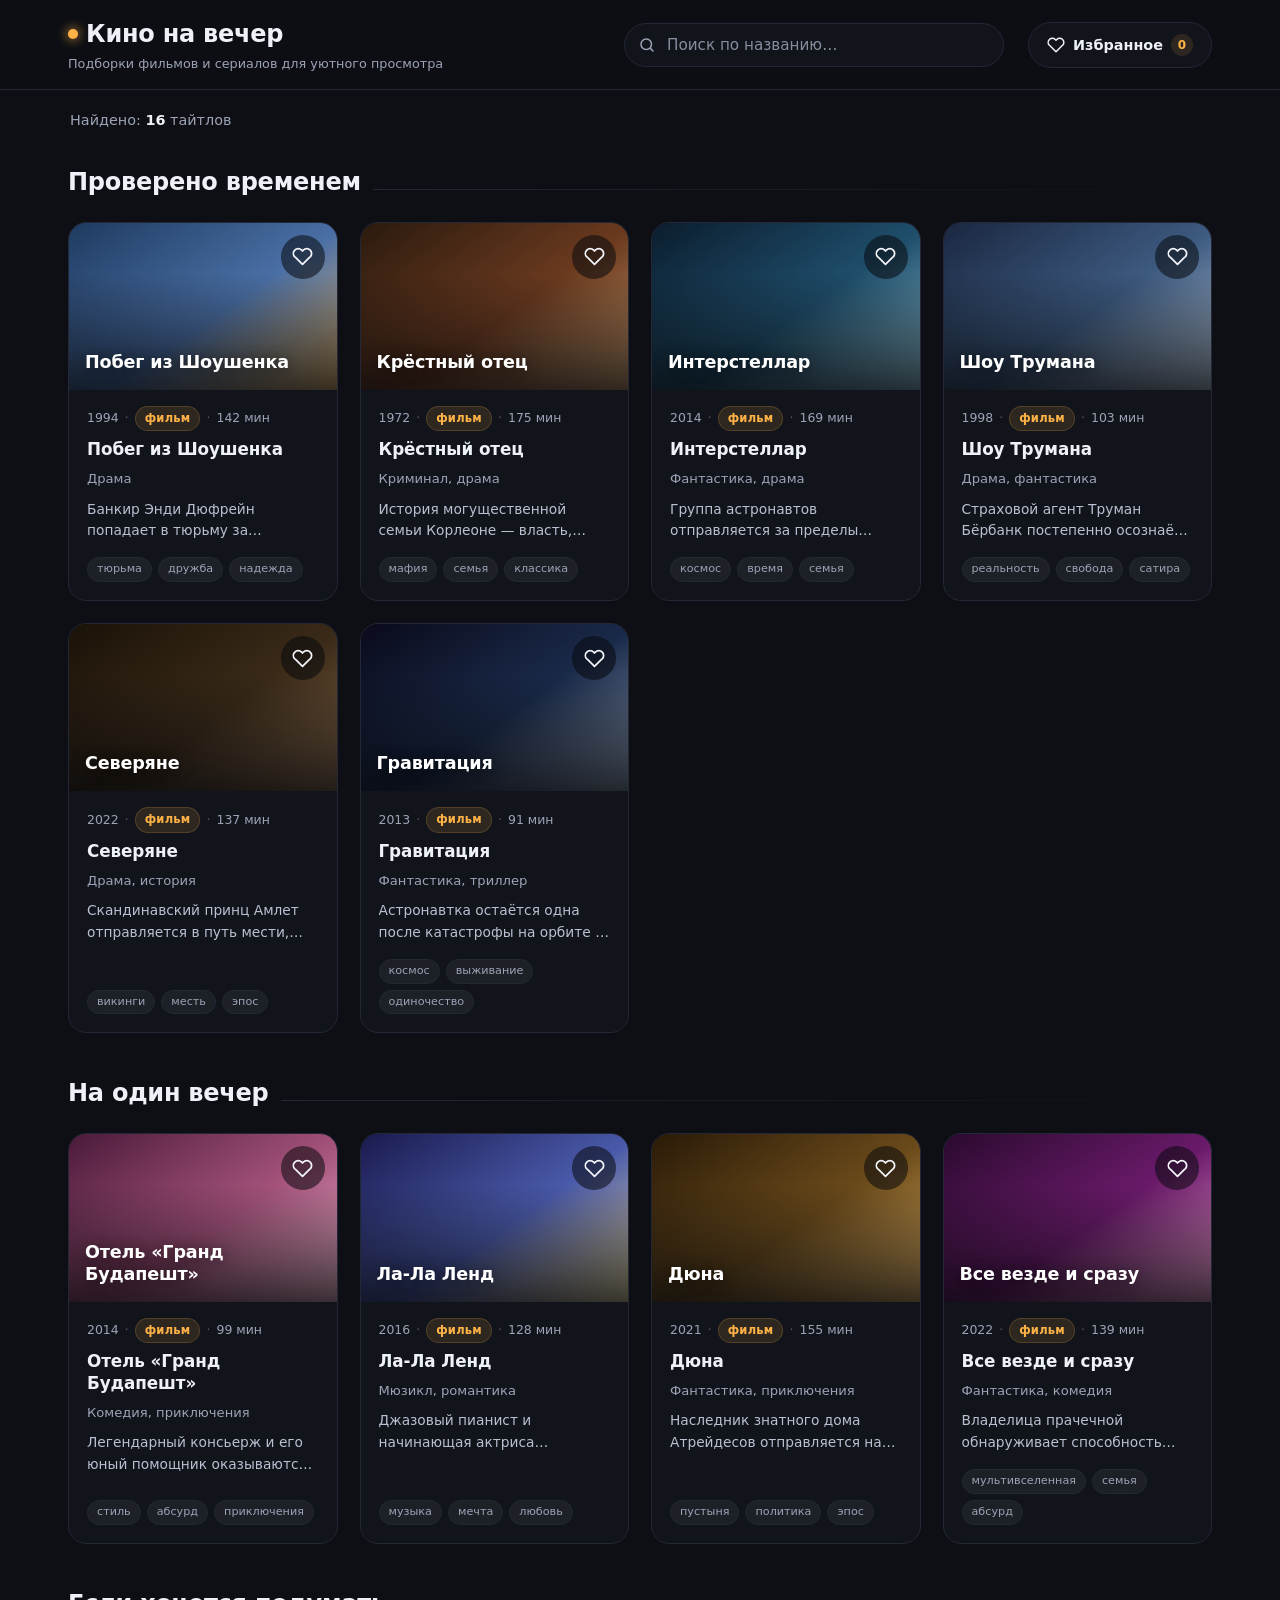
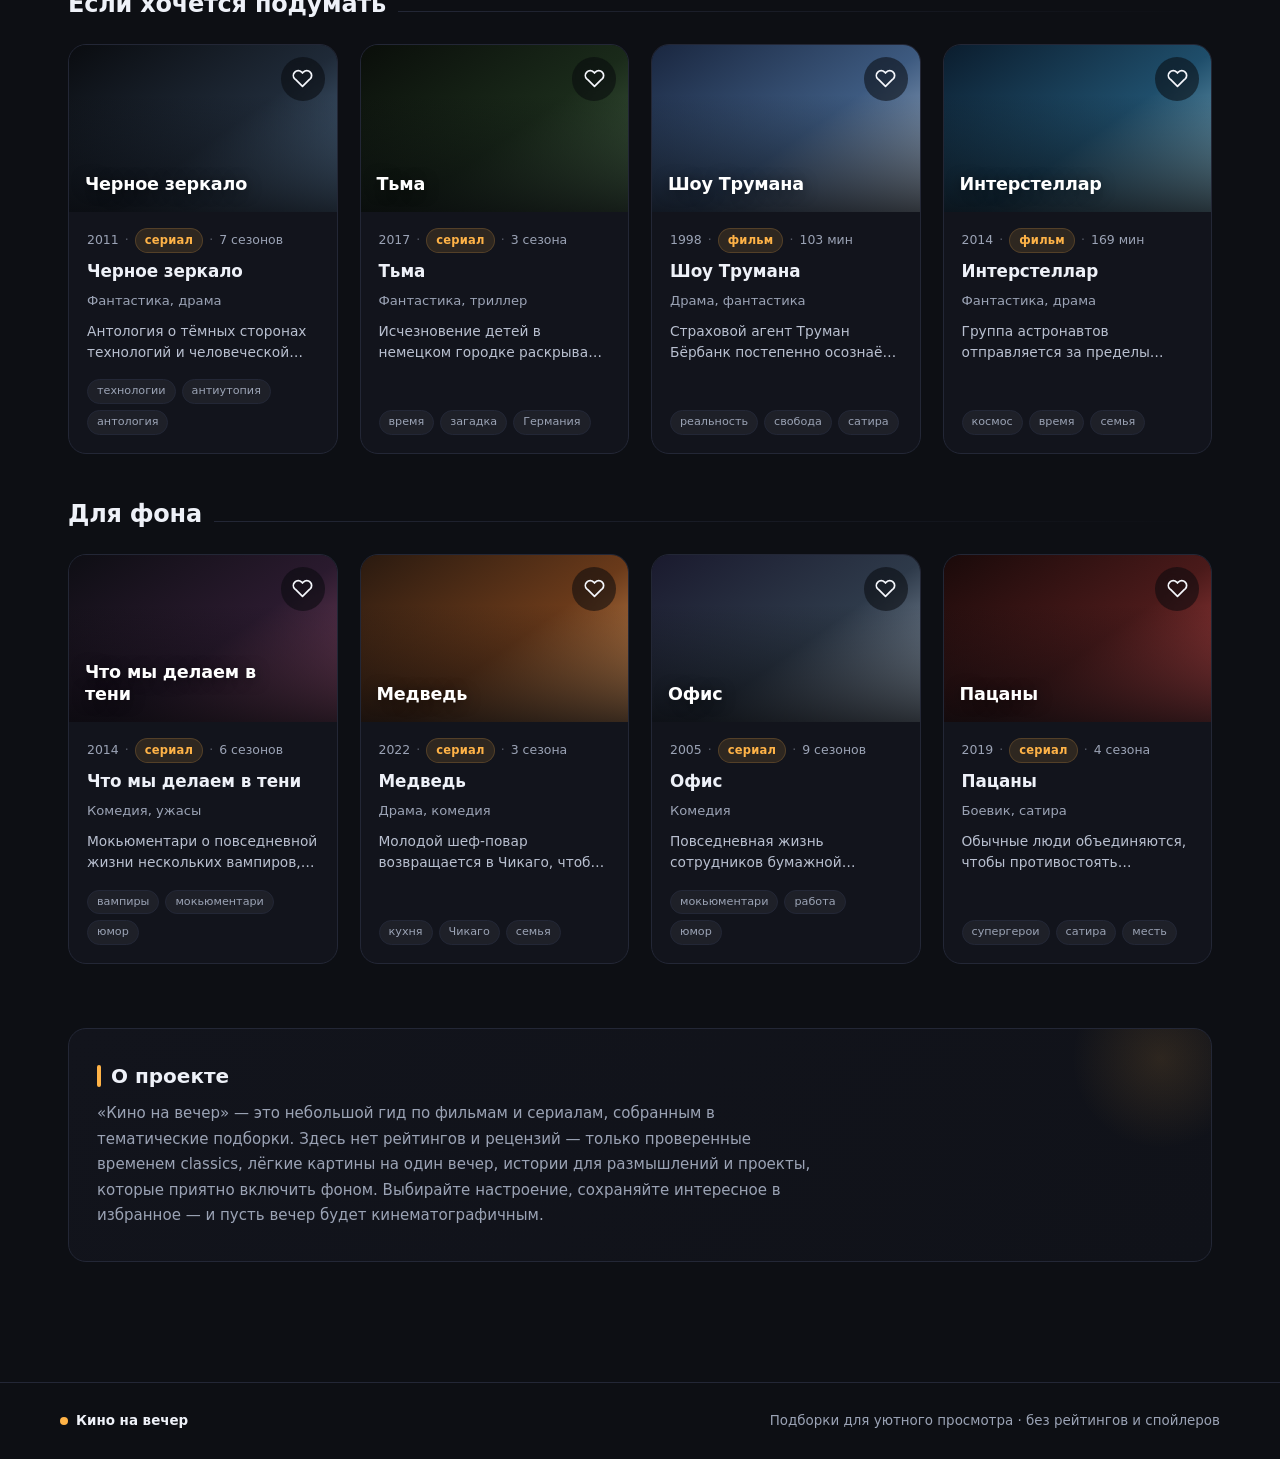
==== index.html @ 31f9d798 "Начальная версия сайта" ====
<!DOCTYPE html>
<html lang="ru">
<head>
  <meta charset="UTF-8">
  <meta name="viewport" content="width=device-width, initial-scale=1.0">
  <title>Кино на вечер — подборки фильмов и сериалов</title>
  <style>
    /* ===== Базовые сбросы и переменные ===== */
    * {
      margin: 0;
      padding: 0;
      box-sizing: border-box;
    }

    :root {
      --bg: #0d0f14;
      --bg-card: #12141c;
      --bg-card-hover: #191c26;
      --bg-header: rgba(13, 15, 20, 0.85);
      --accent: #ffb347;
      --accent-soft: rgba(255, 179, 71, 0.12);
      --text: #eef1f8;
      --text-secondary: #9ba3b5;
      --border: #232736;
      --radius: 18px;
      --radius-sm: 12px;
      --shadow: 0 8px 28px rgba(0, 0, 0, 0.35);
      --transition: 0.25s cubic-bezier(0.2, 0.6, 0.3, 1);
      --font: system-ui, -apple-system, "Segoe UI", Roboto, "Helvetica Neue", Arial, sans-serif;
    }

    html {
      scroll-behavior: smooth;
    }

    body {
      font-family: var(--font);
      background: var(--bg);
      color: var(--text);
      min-height: 100vh;
      line-height: 1.5;
      -webkit-font-smoothing: antialiased;
    }

    /* Фокус-стили для доступности */
    :focus-visible {
      outline: 2px solid var(--accent);
      outline-offset: 3px;
      border-radius: 4px;
    }

    /* ===== Шапка ===== */
    .site-header {
      position: sticky;
      top: 0;
      z-index: 50;
      background: var(--bg-header);
      backdrop-filter: blur(14px);
      -webkit-backdrop-filter: blur(14px);
      border-bottom: 1px solid var(--border);
    }

    .header-inner {
      max-width: 1200px;
      margin: 0 auto;
      padding: 16px 20px;
      display: flex;
      flex-wrap: wrap;
      align-items: center;
      gap: 14px 24px;
    }

    .brand {
      display: flex;
      flex-direction: column;
      gap: 2px;
      margin-right: auto;
    }

    .brand h1 {
      font-size: 1.35rem;
      font-weight: 700;
      letter-spacing: -0.01em;
      display: flex;
      align-items: center;
      gap: 8px;
    }

    .brand h1 .logo-dot {
      display: inline-block;
      width: 10px;
      height: 10px;
      border-radius: 50%;
      background: var(--accent);
      box-shadow: 0 0 12px var(--accent);
      flex-shrink: 0;
    }

    .brand .tagline {
      font-size: 0.8rem;
      color: var(--text-secondary);
      font-weight: 400;
    }

    /* Поиск */
    .search-wrap {
      position: relative;
      flex: 1 1 220px;
      max-width: 340px;
      min-width: 0;
    }

    .search-wrap .search-icon {
      position: absolute;
      left: 14px;
      top: 50%;
      transform: translateY(-50%);
      width: 18px;
      height: 18px;
      stroke: var(--text-secondary);
      pointer-events: none;
      transition: stroke var(--transition);
    }

    .search-input {
      width: 100%;
      padding: 12px 16px 12px 42px;
      font-size: 0.95rem;
      font-family: var(--font);
      color: var(--text);
      background: var(--bg-card);
      border: 1px solid var(--border);
      border-radius: 999px;
      transition: border-color var(--transition), box-shadow var(--transition), background var(--transition);
    }

    .search-input::placeholder {
      color: var(--text-secondary);
      opacity: 0.85;
    }

    .search-input:hover {
      border-color: #3a3f52;
    }

    .search-input:focus {
      outline: none;
      border-color: var(--accent);
      box-shadow: 0 0 0 3px var(--accent-soft);
    }

    .search-wrap:focus-within .search-icon {
      stroke: var(--accent);
    }

    /* Кнопки-переключатели в шапке */
    .header-actions {
      display: flex;
      align-items: center;
      gap: 10px;
    }

    .fav-toggle {
      display: inline-flex;
      align-items: center;
      gap: 8px;
      padding: 11px 18px;
      font-size: 0.9rem;
      font-weight: 600;
      font-family: var(--font);
      color: var(--text);
      background: var(--bg-card);
      border: 1px solid var(--border);
      border-radius: 999px;
      cursor: pointer;
      transition: all var(--transition);
      white-space: nowrap;
      min-height: 44px;
    }

    .fav-toggle:hover {
      background: var(--bg-card-hover);
      border-color: var(--accent);
      color: var(--accent);
    }

    .fav-toggle.active {
      background: var(--accent);
      border-color: var(--accent);
      color: #1a1205;
    }

    .fav-count {
      display: inline-flex;
      align-items: center;
      justify-content: center;
      min-width: 22px;
      height: 22px;
      padding: 0 6px;
      font-size: 0.75rem;
      font-weight: 700;
      border-radius: 999px;
      background: var(--accent-soft);
      color: var(--accent);
      transition: all var(--transition);
    }

    .fav-toggle.active .fav-count {
      background: rgba(26, 18, 5, 0.18);
      color: #1a1205;
    }

    /* ===== Основной контент ===== */
    main {
      max-width: 1200px;
      margin: 0 auto;
      padding: 0 20px 60px;
    }

    /* Панель с результатами поиска */
    .results-bar {
      display: flex;
      align-items: center;
      justify-content: space-between;
      gap: 12px;
      padding: 20px 2px 4px;
      font-size: 0.9rem;
      color: var(--text-secondary);
      flex-wrap: wrap;
    }

    .results-bar .results-count strong {
      color: var(--text);
      font-weight: 600;
    }

    /* Пустое состояние */
    .empty-state {
      display: none;
      flex-direction: column;
      align-items: center;
      justify-content: center;
      text-align: center;
      padding: 70px 20px;
      gap: 14px;
      color: var(--text-secondary);
      animation: fadeIn 0.3s ease;
    }

    .empty-state.visible {
      display: flex;
    }

    .empty-state .emoji {
      font-size: 2.6rem;
      filter: grayscale(0.4);
    }

    .empty-state p {
      font-size: 1rem;
      max-width: 360px;
    }

    @keyframes fadeIn {
      from { opacity: 0; transform: translateY(6px); }
      to { opacity: 1; transform: translateY(0); }
    }

    /* ===== Секции-подборки ===== */
    .collection {
      padding-top: 42px;
    }

    .collection:first-of-type {
      padding-top: 28px;
    }

    .collection-header {
      display: flex;
      align-items: baseline;
      gap: 12px;
      margin-bottom: 22px;
    }

    .collection-header h2 {
      font-size: 1.35rem;
      font-weight: 700;
      letter-spacing: -0.01em;
    }

    .collection-header .collection-line {
      flex: 1;
      height: 1px;
      background: linear-gradient(90deg, var(--border), transparent);
    }

    .collection .cards-grid {
      display: grid;
      gap: 20px;
      grid-template-columns: 1fr;
    }

    /* ===== Карточка ===== */
    .card {
      position: relative;
      display: flex;
      flex-direction: column;
      background: var(--bg-card);
      border: 1px solid var(--border);
      border-radius: var(--radius);
      overflow: hidden;
      transition: transform var(--transition), border-color var(--transition), box-shadow var(--transition), background var(--transition);
      animation: cardIn 0.4s ease backwards;
    }

    @keyframes cardIn {
      from { opacity: 0; transform: translateY(10px); }
      to { opacity: 1; transform: translateY(0); }
    }

    .card:hover {
      transform: translateY(-4px);
      border-color: #343a4e;
      box-shadow: var(--shadow);
      background: var(--bg-card-hover);
    }

    /* Постер-заглушка: градиент из color + название */
    .card-poster {
      position: relative;
      aspect-ratio: 16 / 9;
      display: flex;
      align-items: flex-end;
      padding: 16px;
      overflow: hidden;
      isolation: isolate;
    }

    .card-poster::before {
      content: "";
      position: absolute;
      inset: 0;
      background: var(--poster-gradient);
      z-index: -1;
      transition: transform 0.5s ease;
    }

    .card:hover .card-poster::before {
      transform: scale(1.06);
    }

    .card-poster::after {
      content: "";
      position: absolute;
      inset: 0;
      background: linear-gradient(180deg, transparent 30%, rgba(6, 7, 10, 0.78) 100%);
      z-index: -1;
    }

    .card-poster .poster-title {
      font-size: 1.1rem;
      font-weight: 700;
      line-height: 1.25;
      color: #fff;
      text-shadow: 0 2px 14px rgba(0, 0, 0, 0.55);
      letter-spacing: -0.01em;
      max-width: 92%;
      overflow-wrap: break-word;
    }

    /* Кнопка избранного на карточке */
    .fav-btn {
      position: absolute;
      top: 12px;
      right: 12px;
      width: 44px;
      height: 44px;
      display: inline-flex;
      align-items: center;
      justify-content: center;
      border: none;
      border-radius: 50%;
      background: rgba(8, 10, 14, 0.55);
      backdrop-filter: blur(6px);
      -webkit-backdrop-filter: blur(6px);
      color: #f4f6fb;
      cursor: pointer;
      transition: all var(--transition);
      z-index: 2;
    }

    .fav-btn:hover {
      background: rgba(8, 10, 14, 0.8);
      transform: scale(1.08);
    }

    .fav-btn svg {
      width: 21px;
      height: 21px;
      fill: none;
      stroke: currentColor;
      stroke-width: 2;
      stroke-linecap: round;
      stroke-linejoin: round;
      transition: fill var(--transition), stroke var(--transition);
    }

    .fav-btn.is-fav {
      color: var(--accent);
      background: rgba(255, 179, 71, 0.14);
    }

    .fav-btn.is-fav svg {
      fill: var(--accent);
    }

    /* Тело карточки */
    .card-body {
      display: flex;
      flex-direction: column;
      gap: 8px;
      padding: 16px 18px 18px;
      flex: 1;
    }

    .card-meta {
      display: flex;
      flex-wrap: wrap;
      align-items: center;
      gap: 6px;
      font-size: 0.78rem;
      color: var(--text-secondary);
      font-weight: 500;
    }

    .card-meta .dot-sep {
      opacity: 0.5;
    }

    .badge {
      display: inline-block;
      padding: 3px 9px;
      font-size: 0.72rem;
      font-weight: 600;
      letter-spacing: 0.02em;
      border-radius: 999px;
      background: var(--accent-soft);
      color: var(--accent);
      border: 1px solid rgba(255, 179, 71, 0.18);
    }

    .card-title {
      font-size: 1.05rem;
      font-weight: 650;
      line-height: 1.3;
      letter-spacing: -0.005em;
    }

    .card-genre {
      font-size: 0.82rem;
      color: var(--text-secondary);
      font-weight: 500;
    }

    .card-desc {
      font-size: 0.86rem;
      color: #b9c0d0;
      line-height: 1.55;
      display: -webkit-box;
      -webkit-line-clamp: 2;
      -webkit-box-orient: vertical;
      overflow: hidden;
      margin-top: 2px;
    }

    /* Теги */
    .card-tags {
      display: flex;
      flex-wrap: wrap;
      gap: 6px;
      margin-top: auto;
      padding-top: 8px;
    }

    .tag {
      font-size: 0.7rem;
      padding: 3px 9px;
      border-radius: 999px;
      background: rgba(255, 255, 255, 0.05);
      border: 1px solid var(--border);
      color: var(--text-secondary);
      font-weight: 500;
    }

    /* ===== Секция "О проекте" ===== */
    .about {
      margin-top: 64px;
      padding: 32px 28px;
      background: linear-gradient(135deg, var(--bg-card), #101219);
      border: 1px solid var(--border);
      border-radius: var(--radius);
      position: relative;
      overflow: hidden;
    }

    .about::before {
      content: "";
      position: absolute;
      top: -60px;
      right: -40px;
      width: 180px;
      height: 180px;
      border-radius: 50%;
      background: radial-gradient(circle, var(--accent-soft), transparent 70%);
      pointer-events: none;
    }

    .about h2 {
      font-size: 1.25rem;
      font-weight: 700;
      margin-bottom: 10px;
      display: flex;
      align-items: center;
      gap: 10px;
    }

    .about h2 .accent-line {
      width: 4px;
      height: 22px;
      border-radius: 4px;
      background: var(--accent);
      flex-shrink: 0;
    }

    .about p {
      font-size: 0.94rem;
      color: var(--text-secondary);
      line-height: 1.7;
      max-width: 720px;
    }

    /* ===== Подвал ===== */
    .site-footer {
      border-top: 1px solid var(--border);
      margin-top: 60px;
    }

    .footer-inner {
      max-width: 1200px;
      margin: 0 auto;
      padding: 28px 20px;
      display: flex;
      flex-wrap: wrap;
      align-items: center;
      justify-content: space-between;
      gap: 12px;
      font-size: 0.84rem;
      color: var(--text-secondary);
    }

    .footer-inner .footer-brand {
      display: inline-flex;
      align-items: center;
      gap: 8px;
      font-weight: 600;
      color: var(--text);
    }

    .footer-inner .footer-brand .logo-dot {
      display: inline-block;
      width: 8px;
      height: 8px;
      border-radius: 50%;
      background: var(--accent);
    }

    /* ===== Скрытие секций при поиске/избранном ===== */
    .collection.hidden,
    .about.hidden-section {
      display: none;
    }

    /* ===== Адаптивность ===== */

    /* Планшеты: 2 колонки */
    @media (min-width: 600px) {
      .collection .cards-grid {
        grid-template-columns: repeat(2, 1fr);
      }

      .header-inner {
        padding: 16px 28px;
      }

      main {
        padding: 0 28px 60px;
      }

      .brand h1 {
        font-size: 1.5rem;
      }
    }

    /* Десктоп: 3 колонки */
    @media (min-width: 900px) {
      .collection .cards-grid {
        grid-template-columns: repeat(3, 1fr);
      }

      .collection-header h2 {
        font-size: 1.5rem;
      }

      .card-poster {
        aspect-ratio: 16 / 10;
      }
    }

    /* Большие экраны: 4 колонки */
    @media (min-width: 1140px) {
      .collection .cards-grid {
        grid-template-columns: repeat(4, 1fr);
        gap: 22px;
      }

      .search-wrap {
        max-width: 380px;
      }
    }

    /* Мобильные: шапка компактнее */
    @media (max-width: 520px) {
      .header-inner {
        padding: 14px 16px;
        gap: 12px;
      }

      .brand h1 {
        font-size: 1.2rem;
      }

      .brand .tagline {
        font-size: 0.72rem;
      }

      .search-wrap {
        order: 3;
        flex-basis: 100%;
        max-width: none;
      }

      .header-actions {
        margin-left: auto;
      }

      .fav-toggle {
        padding: 10px 14px;
        font-size: 0.85rem;
      }

      .fav-toggle .fav-label {
        display: none;
      }

      .fav-toggle .fav-count {
        margin-left: 2px;
      }

      main {
        padding: 0 16px 48px;
      }

      .about {
        padding: 26px 20px;
      }

      .footer-inner {
        padding: 24px 16px;
        flex-direction: column;
        align-items: flex-start;
      }
    }

    /* Уменьшение анимаций для пользователей с prefers-reduced-motion */
    @media (prefers-reduced-motion: reduce) {
      *, *::before, *::after {
        animation-duration: 0.01ms !important;
        transition-duration: 0.01ms !important;
        scroll-behavior: auto !important;
      }
    }
  </style>
</head>
<body>

  <!-- ===== Шапка ===== -->
  <header class="site-header">
    <div class="header-inner">
      <div class="brand">
        <h1><span class="logo-dot" aria-hidden="true"></span>Кино на вечер</h1>
        <span class="tagline">Подборки фильмов и сериалов для уютного просмотра</span>
      </div>

      <div class="search-wrap">
        <svg class="search-icon" viewBox="0 0 24 24" fill="none" aria-hidden="true">
          <circle cx="11" cy="11" r="7" stroke-width="2"/>
          <path d="M20 20l-3.5-3.5" stroke-width="2" stroke-linecap="round"/>
        </svg>
        <input
          type="search"
          id="searchInput"
          class="search-input"
          placeholder="Поиск по названию…"
          aria-label="Поиск фильмов и сериалов по названию"
          autocomplete="off"
        >
      </div>

      <div class="header-actions">
        <button
          type="button"
          id="favToggle"
          class="fav-toggle"
          aria-label="Показать избранное"
          aria-pressed="false"
        >
          <svg viewBox="0 0 24 24" width="18" height="18" fill="none" stroke="currentColor" stroke-width="2" stroke-linecap="round" stroke-linejoin="round" aria-hidden="true">
            <path d="M20.8 4.6a5.5 5.5 0 0 0-7.8 0L12 5.7l-1-1.1a5.5 5.5 0 0 0-7.8 7.8l1.1 1L12 21l7.7-7.6 1.1-1a5.5 5.5 0 0 0 0-7.8z"/>
          </svg>
          <span class="fav-label">Избранное</span>
          <span class="fav-count" id="favCount" aria-live="polite">0</span>
        </button>
      </div>
    </div>
  </header>

  <!-- ===== Основной контент ===== -->
  <main>
    <!-- Панель результатов -->
    <div class="results-bar">
      <span class="results-count" id="resultsCount" aria-live="polite"></span>
    </div>

    <!-- Пустое состояние -->
    <div class="empty-state" id="emptyState">
      <span class="emoji" aria-hidden="true">🎬</span>
      <p id="emptyMessage">Ничего не нашлось, попробуйте изменить запрос.</p>
    </div>

    <!-- Контейнер подборок -->
    <div id="collectionsContainer"></div>

    <!-- ===== О проекте ===== -->
    <section class="about" id="aboutSection" aria-labelledby="aboutTitle">
      <h2 id="aboutTitle"><span class="accent-line" aria-hidden="true"></span>О проекте</h2>
      <p>
        «Кино на вечер» — это небольшой гид по фильмам и сериалам, собранным в тематические подборки.
        Здесь нет рейтингов и рецензий — только проверенные временем classics, лёгкие картины на один вечер,
        истории для размышлений и проекты, которые приятно включить фоном. Выбирайте настроение,
        сохраняйте интересное в избранное — и пусть вечер будет кинематографичным.
      </p>
    </section>
  </main>

  <!-- ===== Подвал ===== -->
  <footer class="site-footer">
    <div class="footer-inner">
      <span class="footer-brand"><span class="logo-dot" aria-hidden="true"></span>Кино на вечер</span>
      <span>Подборки для уютного просмотра · без рейтингов и спойлеров</span>
    </div>
  </footer>

  <script>
    // ===== Данные о тайтлах =====
    const MOVIES = [
      {
        id: 1,
        title: "Побег из Шоушенка",
        year: 1994,
        type: "фильм",
        genre: "Драма",
        duration: "142 мин",
        description: "Банкир Энди Дюфрейн попадает в тюрьму за преступление, которого не совершал, и находит неожиданную свободу.",
        tags: ["тюрьма", "дружба", "надежда"],
        color: "#1e3a5f, #4a6fa5, #e8b86d"
      },
      {
        id: 2,
        title: "Крёстный отец",
        year: 1972,
        type: "фильм",
        genre: "Криминал, драма",
        duration: "175 мин",
        description: "История могущественной семьи Корлеоне — власть, верность и цена семейных уз.",
        tags: ["мафия", "семья", "классика"],
        color: "#2a1a0e, #6b3a1f, #c99b6b"
      },
      {
        id: 3,
        title: "Интерстеллар",
        year: 2014,
        type: "фильм",
        genre: "Фантастика, драма",
        duration: "169 мин",
        description: "Группа астронавтов отправляется за пределы Солнечной системы в поисках нового дома для человечества.",
        tags: ["космос", "время", "семья"],
        color: "#0b1d2e, #1f4e6b, #8fc1d4"
      },
      {
        id: 4,
        title: "Шоу Трумана",
        year: 1998,
        type: "фильм",
        genre: "Драма, фантастика",
        duration: "103 мин",
        description: "Страховой агент Труман Бёрбанк постепенно осознаёт, что вся его жизнь — грандиозное телешоу.",
        tags: ["реальность", "свобода", "сатира"],
        color: "#1a2740, #3d5a80, #b8c8d9"
      },
      {
        id: 5,
        title: "Отель «Гранд Будапешт»",
        year: 2014,
        type: "фильм",
        genre: "Комедия, приключения",
        duration: "99 мин",
        description: "Легендарный консьерж и его юный помощник оказываются втянуты в авантюру с украденной картиной.",
        tags: ["стиль", "абсурд", "приключения"],
        color: "#4a1a3a, #a4527a, #f2b8d0"
      },
      {
        id: 6,
        title: "Ла-Ла Ленд",
        year: 2016,
        type: "фильм",
        genre: "Мюзикл, романтика",
        duration: "128 мин",
        description: "Джазовый пианист и начинающая актриса встречаются в Лос-Анджелесе и пытаются совместить мечты и любовь.",
        tags: ["музыка", "мечта", "любовь"],
        color: "#1a1a4e, #4a5aaa, #e8d8a0"
      },
      {
        id: 7,
        title: "Что мы делаем в тени",
        year: 2014,
        type: "сериал",
        genre: "Комедия, ужасы",
        duration: "6 сезонов",
        description: "Мокьюментари о повседневной жизни нескольких вампиров, делящих дом в Нью-Йорке.",
        tags: ["вампиры", "мокьюментари", "юмор"],
        color: "#0e0e14, #2a1a2e, #8a4a6a"
      },
      {
        id: 8,
        title: "Черное зеркало",
        year: 2011,
        type: "сериал",
        genre: "Фантастика, драма",
        duration: "7 сезонов",
        description: "Антология о тёмных сторонах технологий и человеческой природы в близком будущем.",
        tags: ["технологии", "антиутопия", "антология"],
        color: "#0a0c10, #1f2a38, #5a7a9a"
      },
      {
        id: 9,
        title: "Медведь",
        year: 2022,
        type: "сериал",
        genre: "Драма, комедия",
        duration: "3 сезона",
        description: "Молодой шеф-повар возвращается в Чикаго, чтобы возглавить семейную закусочную после трагедии.",
        tags: ["кухня", "Чикаго", "семья"],
        color: "#2a1a10, #6a3a1a, #e8a060"
      },
      {
        id: 10,
        title: "Северяне",
        year: 2022,
        type: "фильм",
        genre: "Драма, история",
        duration: "137 мин",
        description: "Скандинавский принц Амлет отправляется в путь мести, полный видений, крови и языческих ритуалов.",
        tags: ["викинги", "месть", "эпос"],
        color: "#1a1208, #3a2a18, #8a6a4a"
      },
      {
        id: 11,
        title: "Все везде и сразу",
        year: 2022,
        type: "фильм",
        genre: "Фантастика, комедия",
        duration: "139 мин",
        description: "Владелица прачечной обнаруживает способность перемещаться между параллельными вселенными и должна спасти их все.",
        tags: ["мультивселенная", "семья", "абсурд"],
        color: "#2a0a2e, #6a1a6a, #f0a0d0"
      },
      {
        id: 12,
        title: "Тьма",
        year: 2017,
        type: "сериал",
        genre: "Фантастика, триллер",
        duration: "3 сезона",
        description: "Исчезновение детей в немецком городке раскрывает путешествия во времени и запутанную семейную сагу.",
        tags: ["время", "загадка", "Германия"],
        color: "#0a0e0a, #1a2a1a, #4a6a4a"
      },
      {
        id: 13,
        title: "Офис",
        year: 2005,
        type: "сериал",
        genre: "Комедия",
        duration: "9 сезонов",
        description: "Повседневная жизнь сотрудников бумажной компании в Скрэнтоне под руководством эксцентричного начальника.",
        tags: ["мокьюментари", "работа", "юмор"],
        color: "#1a1a2e, #2e3a4a, #a0b0c0"
      },
      {
        id: 14,
        title: "Дюна",
        year: 2021,
        type: "фильм",
        genre: "Фантастика, приключения",
        duration: "155 мин",
        description: "Наследник знатного дома Атрейдесов отправляется на пустынную планету Арракис, где решается судьба галактики.",
        tags: ["пустыня", "политика", "эпос"],
        color: "#2a1a08, #6a4a1a, #e0b060"
      },
      {
        id: 15,
        title: "Гравитация",
        year: 2013,
        type: "фильм",
        genre: "Фантастика, триллер",
        duration: "91 мин",
        description: "Астронавтка остаётся одна после катастрофы на орбите и пытается вернуться на Землю.",
        tags: ["космос", "выживание", "одиночество"],
        color: "#0a0a1a, #1a2a4a, #8a9ab0"
      },
      {
        id: 16,
        title: "Пацаны",
        year: 2019,
        type: "сериал",
        genre: "Боевик, сатира",
        duration: "4 сезона",
        description: "Обычные люди объединяются, чтобы противостоять коррумпированным супергероям и их корпорации.",
        tags: ["супергерои", "сатира", "месть"],
        color: "#1a0a0a, #4a1a1a, #c04a4a"
      }
    ];

    // ===== Подборки: сопоставление id с секциями =====
    const COLLECTIONS = [
      {
        title: "Проверено временем",
        ids: [1, 2, 3, 4, 10, 15]
      },
      {
        title: "На один вечер",
        ids: [5, 6, 14, 11]
      },
      {
        title: "Если хочется подумать",
        ids: [8, 12, 4, 3]
      },
      {
        title: "Для фона",
        ids: [7, 9, 13, 16]
      }
    ];

    // ===== Состояние =====
    let favorites = loadFavorites();   // массив id
    let searchQuery = "";
    let showFavoritesOnly = false;

    // ===== DOM-элементы =====
    const searchInput = document.getElementById("searchInput");
    const favToggle = document.getElementById("favToggle");
    const favCountEl = document.getElementById("favCount");
    const resultsCountEl = document.getElementById("resultsCount");
    const emptyState = document.getElementById("emptyState");
    const emptyMessage = document.getElementById("emptyMessage");
    const collectionsContainer = document.getElementById("collectionsContainer");
    const aboutSection = document.getElementById("aboutSection");

    // ===== localStorage =====
    function loadFavorites() {
      try {
        const raw = localStorage.getItem("kino_favorites");
        if (!raw) return [];
        const parsed = JSON.parse(raw);
        return Array.isArray(parsed) ? parsed.filter(n => typeof n === "number") : [];
      } catch (e) {
        return [];
      }
    }

    function saveFavorites() {
      try {
        localStorage.setItem("kino_favorites", JSON.stringify(favorites));
      } catch (e) {
        // localStorage может быть недоступен — молча игнорируем
      }
    }

    // ===== Вспомогательные функции =====
    function getMovieById(id) {
      return MOVIES.find(m => m.id === id) || null;
    }

    function getGradient(colorStr) {
      // color: "c1, c2, c3" — формируем линейный градиент
      const parts = colorStr.split(",").map(s => s.trim());
      return `linear-gradient(145deg, ${parts[0]} 0%, ${parts[1] || parts[0]} 55%, ${parts[2] || parts[1] || parts[0]} 100%)`;
    }

    function escapeHtml(str) {
      return String(str)
        .replace(/&/g, "&amp;")
        .replace(/</g, "&lt;")
        .replace(/>/g, "&gt;")
        .replace(/"/g, "&quot;");
    }

    // ===== Рендер карточки =====
    function renderCard(movie) {
      const isFav = favorites.includes(movie.id);
      const gradient = getGradient(movie.color);

      return `
        <article class="card" data-id="${movie.id}">
          <div class="card-poster" style="--poster-gradient: ${gradient};">
            <span class="poster-title">${escapeHtml(movie.title)}</span>
            <button
              type="button"
              class="fav-btn${isFav ? " is-fav" : ""}"
              data-id="${movie.id}"
              aria-label="${isFav ? "Убрать из избранного" : "Добавить в избранное"}: ${escapeHtml(movie.title)}"
              aria-pressed="${isFav}"
            >
              <svg viewBox="0 0 24 24" aria-hidden="true">
                <path d="M20.8 4.6a5.5 5.5 0 0 0-7.8 0L12 5.7l-1-1.1a5.5 5.5 0 0 0-7.8 7.8l1.1 1L12 21l7.7-7.6 1.1-1a5.5 5.5 0 0 0 0-7.8z"/>
              </svg>
            </button>
          </div>
          <div class="card-body">
            <div class="card-meta">
              <span>${movie.year}</span>
              <span class="dot-sep" aria-hidden="true">·</span>
              <span class="badge">${escapeHtml(movie.type)}</span>
              <span class="dot-sep" aria-hidden="true">·</span>
              <span>${escapeHtml(movie.duration)}</span>
            </div>
            <h3 class="card-title">${escapeHtml(movie.title)}</h3>
            <span class="card-genre">${escapeHtml(movie.genre)}</span>
            <p class="card-desc">${escapeHtml(movie.description)}</p>
            <div class="card-tags">
              ${movie.tags.map(t => `<span class="tag">${escapeHtml(t)}</span>`).join("")}
            </div>
          </div>
        </article>
      `;
    }

    // ===== Фильтрация =====
    function filterMovies(movie) {
      const q = searchQuery.trim().toLowerCase();
      if (q && !movie.title.toLowerCase().includes(q)) return false;
      if (showFavoritesOnly && !favorites.includes(movie.id)) return false;
      return true;
    }

    // ===== Отрисовка всей страницы (подборки) =====
    function render() {
      const favSet = new Set(favorites);

      // Собираем id для отображения: фильтруем по поиску и избранному
      let visibleMovies = MOVIES.filter(filterMovies);
      let visibleIds = new Set(visibleMovies.map(m => m.id));

      // Если включён режим "только избранное" и ничего нет — показываем заглушку
      const noResults = visibleMovies.length === 0;

      // Обновляем счётчик в шапке
      favCountEl.textContent = String(favorites.length);
      favToggle.setAttribute("aria-pressed", String(showFavoritesOnly));
      favToggle.classList.toggle("active", showFavoritesOnly);
      favToggle.setAttribute("aria-label", showFavoritesOnly ? "Показать все подборки" : "Показать избранное");

      // Счётчик найденных
      const totalFound = visibleMovies.length;
      resultsCountEl.innerHTML = totalFound > 0
        ? `Найдено: <strong>${totalFound}</strong> ${pluralize(totalFound, ["тайтл", "тайтла", "тайтлов"])}`
        : "";

      // Пустое состояние
      if (noResults) {
        emptyState.classList.add("visible");
        emptyMessage.textContent = showFavoritesOnly && favorites.length === 0
          ? "В избранном пока пусто. Добавляйте фильмы и сериалы, нажимая на сердечко."
          : "Ничего не нашлось, попробуйте изменить запрос.";
      } else {
        emptyState.classList.remove("visible");
      }

      // Показываем/скрываем "О проекте" при поиске/избранном
      const hideAbout = searchQuery.trim() !== "" || showFavoritesOnly;
      aboutSection.classList.toggle("hidden-section", hideAbout);

      // --- Рендерим подборки ---
      let html = "";

      if (noResults) {
        // ничего не рендерим
      } else if (showFavoritesOnly) {
        // Режим избранного: одна секция со всеми избранными (в порядке MOVIES)
        const favMovies = MOVIES.filter(m => favSet.has(m.id) && filterMovies(m));
        if (favMovies.length > 0) {
          html += `
            <section class="collection" aria-labelledby="fav-collection-title">
              <div class="collection-header">
                <h2 id="fav-collection-title">Ваше избранное</h2>
                <span class="collection-line" aria-hidden="true"></span>
              </div>
              <div class="cards-grid">
                ${favMovies.map(renderCard).join("")}
              </div>
            </section>
          `;
        }
      } else {
        // Обычный режим: все секции, фильтруем карточки
        COLLECTIONS.forEach((col, index) => {
          const colMovies = col.ids
            .map(getMovieById)
            .filter(Boolean)
            .filter(filterMovies);

          if (colMovies.length === 0) return;

          html += `
            <section class="collection" aria-labelledby="collection-title-${index}">
              <div class="collection-header">
                <h2 id="collection-title-${index}">${escapeHtml(col.title)}</h2>
                <span class="collection-line" aria-hidden="true"></span>
              </div>
              <div class="cards-grid">
                ${colMovies.map(renderCard).join("")}
              </div>
            </section>
          `;
        });
      }

      collectionsContainer.innerHTML = html;

      // Если поиск дал результаты, но они не попали ни в одну подборку (напр. фильтр по названию
      // совпал только с тайтлом вне секций) — показываем отдельную секцию "Результаты поиска"
      if (!noResults && !showFavoritesOnly && searchQuery.trim() !== "") {
        const allFiltered = MOVIES.filter(filterMovies);
        const idsInCollections = new Set();
        COLLECTIONS.forEach(col => {
          col.ids.forEach(id => {
            const m = getMovieById(id);
            if (m && filterMovies(m)) idsInCollections.add(id);
          });
        });
        const extra = allFiltered.filter(m => !idsInCollections.has(m.id));
        if (extra.length > 0) {
          collectionsContainer.innerHTML += `
            <section class="collection" aria-labelledby="search-extra-title">
              <div class="collection-header">
                <h2 id="search-extra-title">Результаты поиска</h2>
                <span class="collection-line" aria-hidden="true"></span>
              </div>
              <div class="cards-grid">
                ${extra.map(renderCard).join("")}
              </div>
            </section>
          `;
        }
      }
    }

    // ===== Склонение =====
    function pluralize(n, forms) {
      const abs = Math.abs(n) % 100;
      const n1 = abs % 10;
      if (abs > 10 && abs < 20) return forms[2];
      if (n1 > 1 && n1 < 5) return forms[1];
      if (n1 === 1) return forms[0];
      return forms[2];
    }

    // ===== Обработчики =====
    // Поиск
    searchInput.addEventListener("input", function () {
      searchQuery = this.value;
      render();
    });

    // Переключение избранного (делегирование)
    collectionsContainer.addEventListener("click", function (e) {
      const btn = e.target.closest(".fav-btn");
      if (!btn) return;
      const id = Number(btn.dataset.id);
      if (!id) return;

      if (favorites.includes(id)) {
        favorites = favorites.filter(f => f !== id);
      } else {
        favorites.push(id);
      }
      saveFavorites();
      render();
    });

    // Переключатель "Показать избранное"
    favToggle.addEventListener("click", function () {
      showFavoritesOnly = !showFavoritesOnly;
      render();
    });

    // ===== Инициализация =====
    render();
  </script>
</body>
</html>
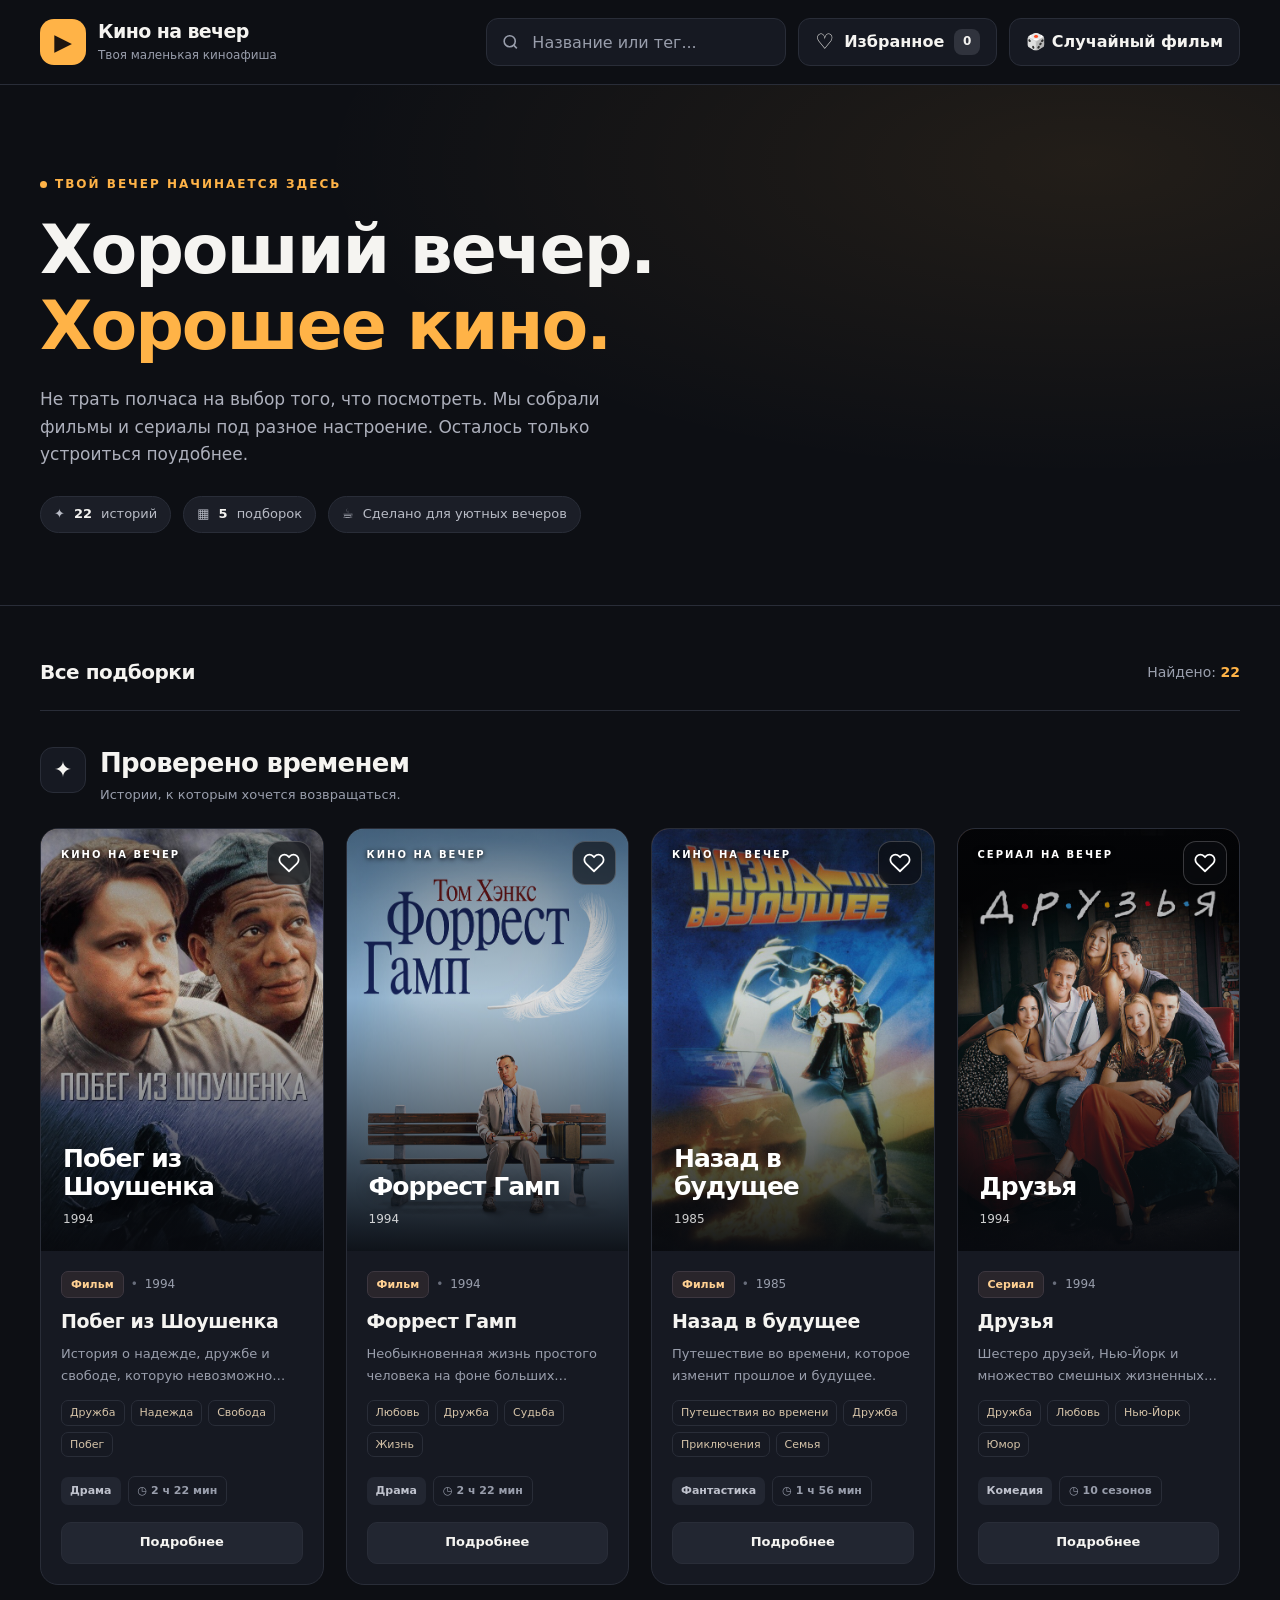
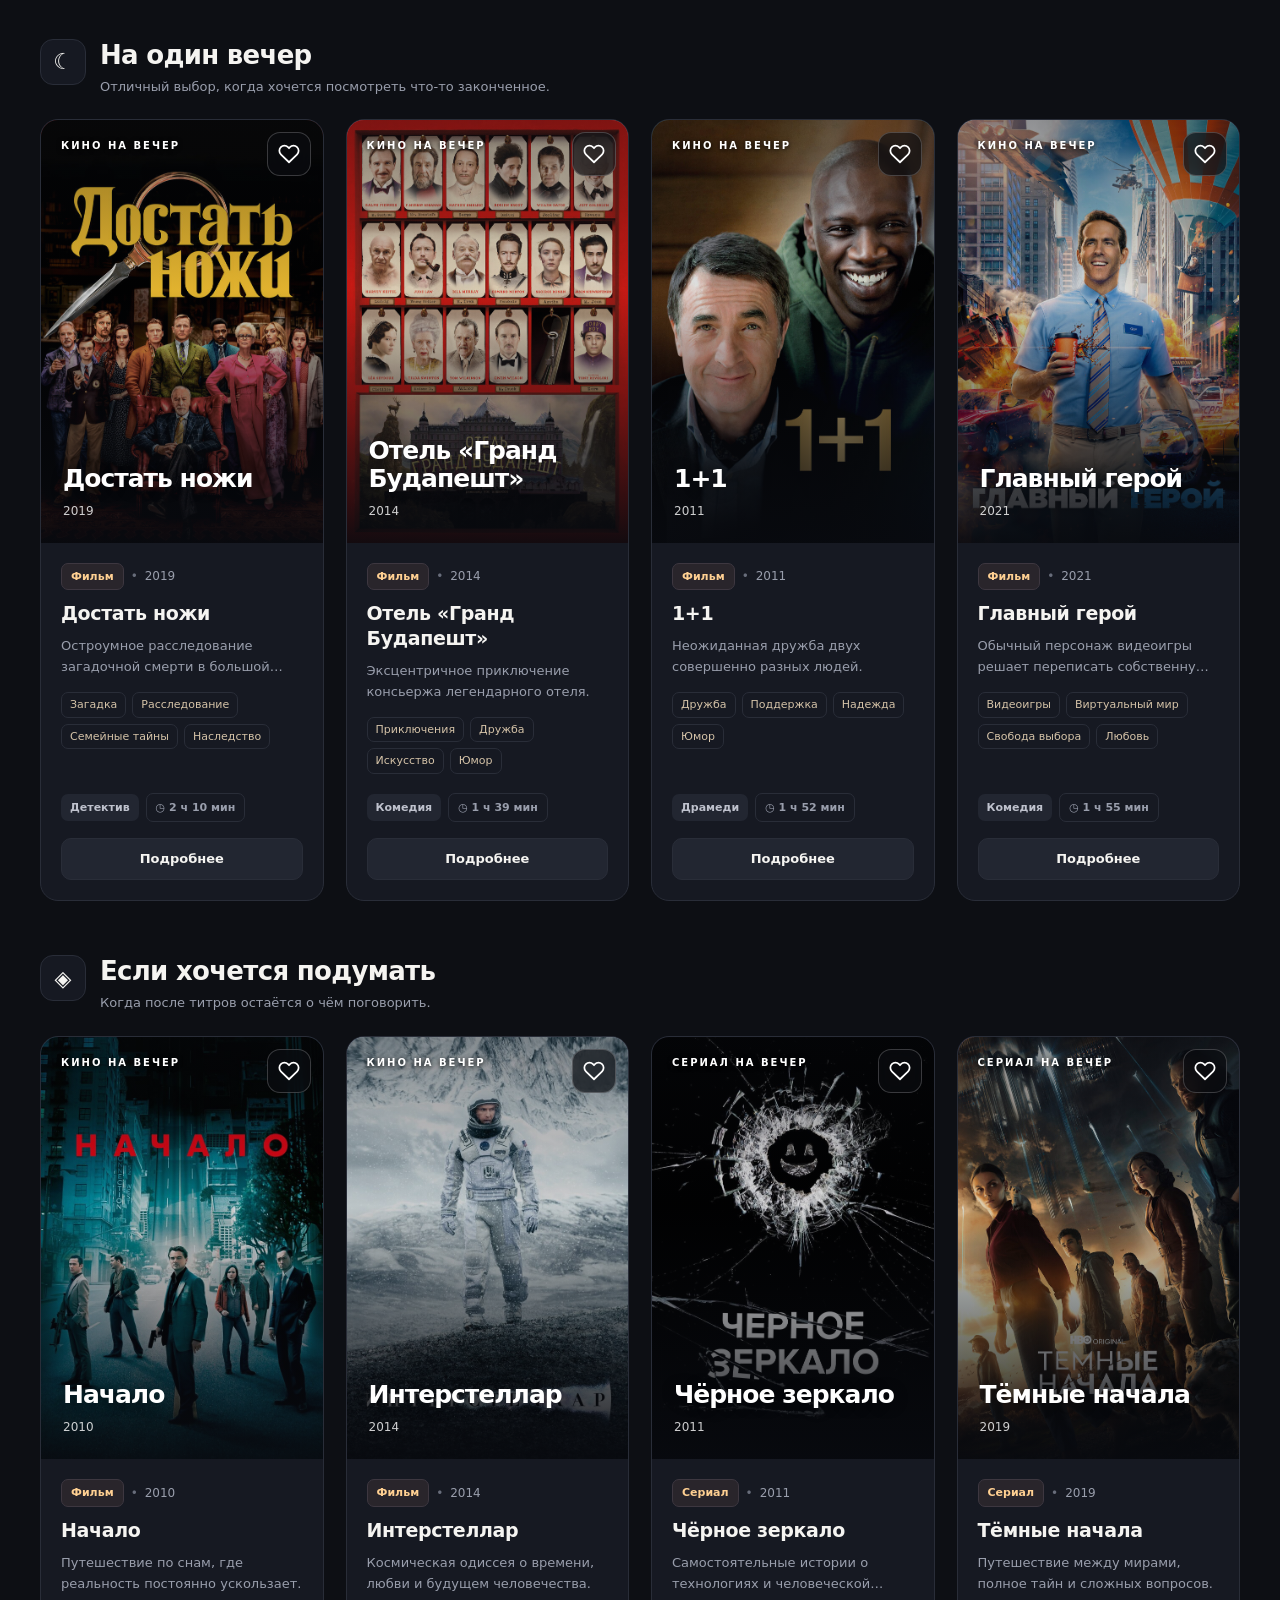
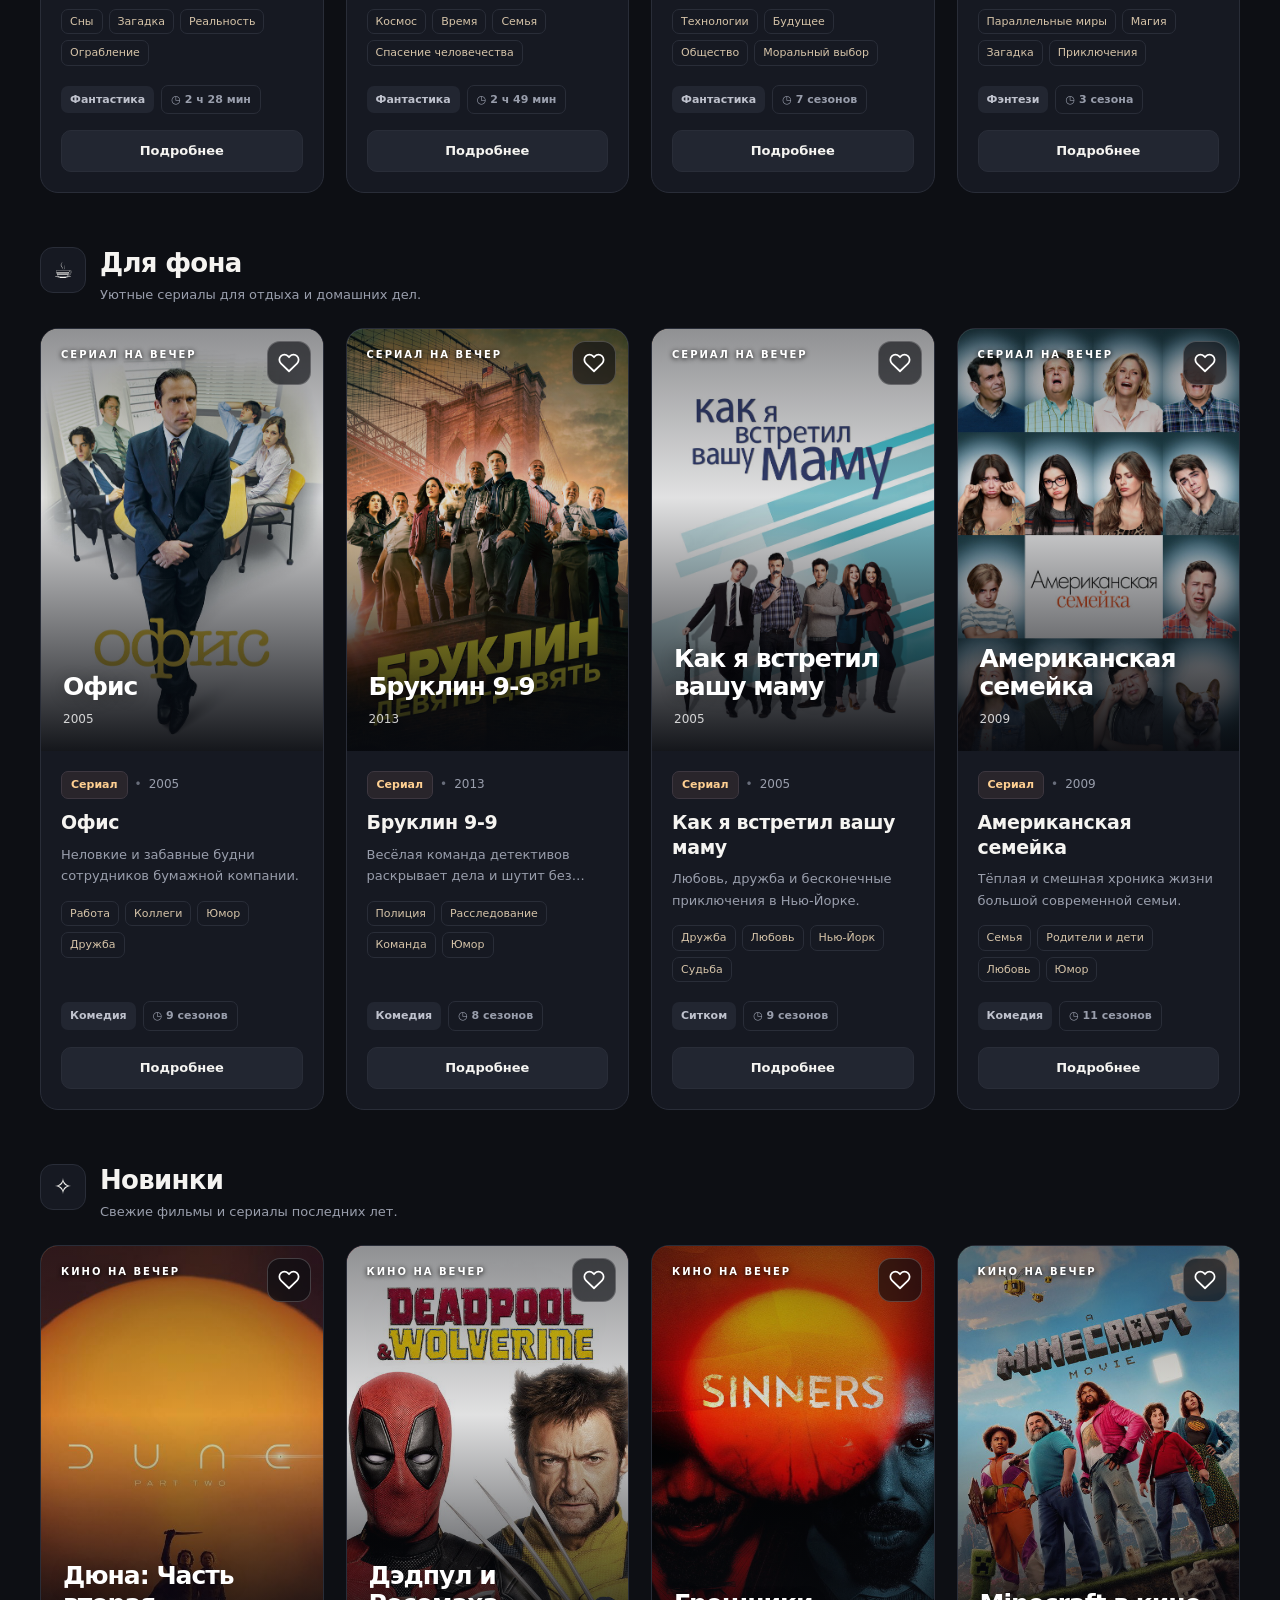
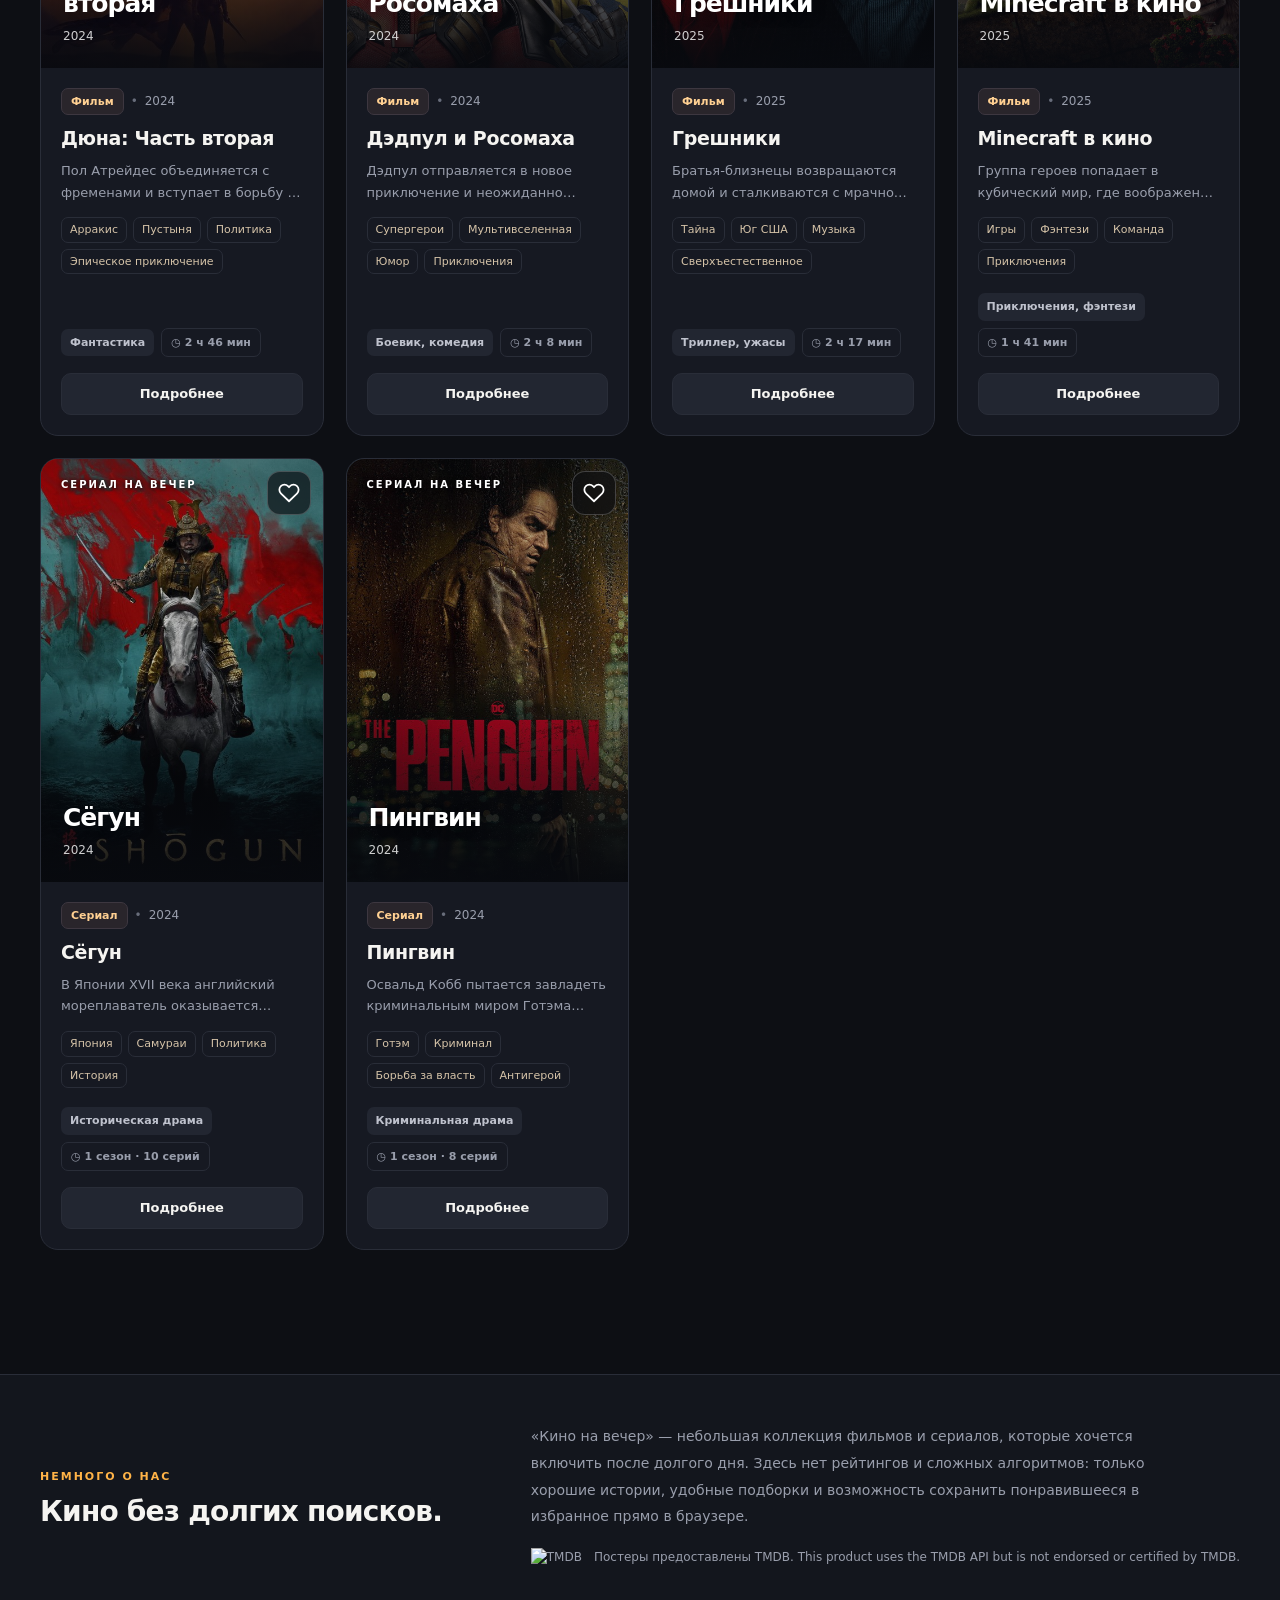
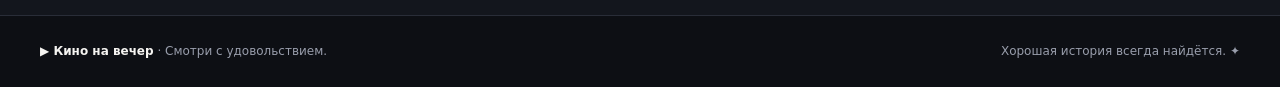
==== commit 3d05ca86: "Сделана итоговая версия сайта основной страницей" ====
--- a/index.html
+++ b/index.html
@@ -1,1231 +1,2266 @@
+
 <!DOCTYPE html>
 <html lang="ru">
 <head>
   <meta charset="UTF-8">
-  <meta name="viewport" content="width=device-width, initial-scale=1.0">
-  <title>Кино на вечер — подборки фильмов и сериалов</title>
+  <meta name="viewport" content="width=device-width, initial-scale=1">
+  <meta name="theme-color" content="#0d0f14">
+  <meta name="description" content="Кино на вечер — уютные подборки фильмов и сериалов под любое настроение.">
+
+  <title>Кино на вечер — Что посмотрим сегодня?</title>
+
   <style>
-    /* ===== Базовые сбросы и переменные ===== */
-    * {
+    /* ===== Основные настройки ===== */
+
+    :root {
+      color-scheme: dark;
+
+      --bg: #0d0f14;
+      --surface: #161922;
+      --surface-hover: #1c202b;
+      --border: #292d38;
+
+      --text: #f5f4f1;
+      --muted: #999eac;
+      --accent: #ffb347;
+      --accent-hover: #ffc779;
+
+      --radius: 18px;
+      --container: 1200px;
+
+      --transition: 220ms ease;
+    }
+
+    *,
+    *::before,
+    *::after {
+      box-sizing: border-box;
+    }
+
+    html {
+      scroll-behavior: smooth;
+    }
+
+    body {
+      margin: 0;
+      min-width: 320px;
+      background: var(--bg);
+      color: var(--text);
+      font-family: system-ui, -apple-system,
+        BlinkMacSystemFont, "Segoe UI", sans-serif;
+      line-height: 1.6;
+      -webkit-font-smoothing: antialiased;
+    }
+
+    button,
+    input {
+      font: inherit;
+    }
+
+    button {
+      cursor: pointer;
+    }
+
+    button:focus-visible,
+    input:focus-visible,
+    a:focus-visible {
+      outline: 3px solid var(--accent);
+      outline-offset: 4px;
+    }
+
+    a {
+      color: inherit;
+      text-decoration: none;
+    }
+
+    .container {
+      width: min(100% - 36px, var(--container));
+      margin-inline: auto;
+    }
+
+    .hidden {
+      display: none !important;
+    }
+
+    /* ===== Шапка ===== */
+
+    .site-header {
+      position: relative;
+      z-index: 10;
+      background: rgba(13, 15, 20, 0.96);
+      border-bottom: 1px solid var(--border);
+    }
+
+    .header-inner {
+      display: flex;
+      flex-direction: column;
+      gap: 18px;
+      padding-block: 20px;
+    }
+
+    .brand {
+      display: inline-flex;
+      align-items: center;
+      gap: 12px;
+      width: fit-content;
+    }
+
+    .brand-icon {
+      display: grid;
+      place-items: center;
+      width: 46px;
+      height: 46px;
+      border-radius: 14px;
+      background: var(--accent);
+      color: #1d1510;
+      font-size: 23px;
+      flex-shrink: 0;
+    }
+
+    .brand-name {
+      display: block;
+      font-size: 19px;
+      font-weight: 800;
+      letter-spacing: -0.6px;
+      line-height: 1.3;
+    }
+
+    .brand-caption {
+      display: block;
+      margin-top: 2px;
+      color: var(--muted);
+      font-size: 12px;
+    }
+
+    .header-actions {
+      display: flex;
+      flex-direction: column;
+      gap: 12px;
+    }
+
+    .search-wrapper {
+      position: relative;
+      width: 100%;
+    }
+
+    .search-icon {
+      position: absolute;
+      top: 50%;
+      left: 15px;
+      transform: translateY(-50%);
+      color: var(--muted);
+      pointer-events: none;
+    }
+
+    .search-input {
+      width: 100%;
+      height: 48px;
+      padding: 0 45px;
+      color: var(--text);
+      background: var(--surface);
+      border: 1px solid var(--border);
+      border-radius: 12px;
+      outline: none;
+      transition: border-color var(--transition),
+        background var(--transition);
+    }
+
+    .search-input::placeholder {
+      color: var(--muted);
+    }
+
+    .search-input:focus {
+      border-color: var(--accent);
+      background: var(--surface-hover);
+    }
+
+    .search-input:focus-visible {
+      outline: 2px solid var(--accent);
+      outline-offset: 2px;
+    }
+
+    .clear-search {
+      position: absolute;
+      top: 50%;
+      right: 9px;
+      transform: translateY(-50%);
+      width: 32px;
+      height: 32px;
+      border: 0;
+      border-radius: 8px;
+      color: var(--muted);
+      background: transparent;
+      font-size: 20px;
+    }
+
+    .clear-search:hover {
+      color: var(--text);
+      background: var(--border);
+    }
+
+    .favorites-toggle {
+      display: inline-flex;
+      align-items: center;
+      justify-content: center;
+      gap: 10px;
+      min-height: 48px;
+      padding: 10px 16px;
+      border: 1px solid var(--border);
+      border-radius: 12px;
+      background: var(--surface);
+      color: var(--text);
+      font-weight: 600;
+      white-space: nowrap;
+      transition: var(--transition);
+    }
+
+    .favorites-toggle:hover,
+    .favorites-toggle.active {
+      border-color: var(--accent);
+      background: #302519;
+      color: var(--accent);
+    }
+
+    .favorites-toggle .heart {
+      font-size: 21px;
+      line-height: 1;
+    }
+
+    .favorites-count {
+      display: grid;
+      place-items: center;
+      min-width: 26px;
+      height: 26px;
+      padding: 0 7px;
+      border-radius: 8px;
+      background: #30333d;
+      color: var(--text);
+      font-size: 12px;
+      font-weight: 800;
+    }
+
+    .favorites-toggle.active .favorites-count {
+      background: var(--accent);
+      color: #19130e;
+    }
+
+    .random-movie {
+      display: inline-flex;
+      align-items: center;
+      justify-content: center;
+      gap: 8px;
+      min-height: 48px;
+      padding: 10px 16px;
+      border: 1px solid var(--border);
+      border-radius: 12px;
+      background: var(--surface);
+      color: var(--text);
+      font-weight: 600;
+      white-space: nowrap;
+      transition: var(--transition);
+    }
+
+    .random-movie:hover {
+      border-color: var(--accent);
+      background: #302519;
+      color: var(--accent);
+    }
+
+    .random-movie:focus-visible {
+      outline: 2px solid var(--accent);
+      outline-offset: 2px;
+    }
+
+    .random-movie-dialog {
+      width: min(92vw, 480px);
+      padding: 0;
+      border: 1px solid var(--border);
+      border-radius: 18px;
+      color: var(--text);
+      background: var(--surface);
+    }
+
+    .random-movie-dialog::backdrop {
+      background: rgba(0, 0, 0, .72);
+      backdrop-filter: blur(4px);
+    }
+
+    .random-movie-dialog-content {
+      position: relative;
+      padding: 28px;
+      text-align: center;
+    }
+
+    .random-movie-close {
+      position: absolute;
+      top: 12px;
+      right: 14px;
+      border: 0;
+      color: var(--muted);
+      background: transparent;
+      font-size: 24px;
+      cursor: pointer;
+    }
+
+    .random-movie-poster {
+      width: 150px;
+      height: 210px;
+      margin-bottom: 18px;
+      border-radius: 12px;
+      object-fit: cover;
+    }
+
+    .random-movie-dialog h2 {
+      margin-bottom: 8px;
+    }
+
+    .random-movie-dialog p {
+      color: var(--muted);
+    }
+
+    .movie-details-dialog {
+      width: min(92vw, 640px);
+      max-height: min(86vh, 760px);
+      overflow-y: auto;
+      padding: 0;
+      border: 1px solid var(--border);
+      border-radius: 18px;
+      color: var(--text);
+      background: var(--surface);
+    }
+
+    .movie-details-dialog::backdrop {
+      background: rgba(0, 0, 0, .72);
+      backdrop-filter: blur(4px);
+    }
+
+    .movie-details-content {
+      position: relative;
+      padding: clamp(24px, 5vw, 38px);
+    }
+
+    .movie-details-content h2 {
+      margin: 0 42px 22px 0;
+      font-size: clamp(23px, 5vw, 30px);
+      line-height: 1.25;
+    }
+
+    .movie-details-meta {
+      display: grid;
+      grid-template-columns: repeat(auto-fit, minmax(125px, 1fr));
+      gap: 12px;
+      margin: 0;
+    }
+
+    .movie-details-meta div {
+      min-width: 0;
+      padding: 12px;
+      border: 1px solid var(--border);
+      border-radius: 11px;
+      background: #1b1e27;
+    }
+
+    .movie-details-meta dt {
+      margin-bottom: 4px;
+      color: var(--muted);
+      font-size: 11px;
+    }
+
+    .movie-details-meta dd {
+      margin: 0;
+      font-size: 14px;
+      font-weight: 650;
+      overflow-wrap: anywhere;
+    }
+
+    .movie-details-section {
+      margin-top: 24px;
+    }
+
+    .movie-details-section h3 {
+      margin: 0 0 10px;
+      font-size: 15px;
+    }
+
+    .movie-details-tags {
+      display: flex;
+      flex-wrap: wrap;
+      gap: 7px;
       margin: 0;
       padding: 0;
-      box-sizing: border-box;
-    }
-
-    :root {
-      --bg: #0d0f14;
-      --bg-card: #12141c;
-      --bg-card-hover: #191c26;
-      --bg-header: rgba(13, 15, 20, 0.85);
-      --accent: #ffb347;
-      --accent-soft: rgba(255, 179, 71, 0.12);
-      --text: #eef1f8;
-      --text-secondary: #9ba3b5;
-      --border: #232736;
-      --radius: 18px;
-      --radius-sm: 12px;
-      --shadow: 0 8px 28px rgba(0, 0, 0, 0.35);
-      --transition: 0.25s cubic-bezier(0.2, 0.6, 0.3, 1);
-      --font: system-ui, -apple-system, "Segoe UI", Roboto, "Helvetica Neue", Arial, sans-serif;
-    }
-
-    html {
-      scroll-behavior: smooth;
-    }
-
-    body {
-      font-family: var(--font);
-      background: var(--bg);
-      color: var(--text);
-      min-height: 100vh;
-      line-height: 1.5;
-      -webkit-font-smoothing: antialiased;
-    }
-
-    /* Фокус-стили для доступности */
-    :focus-visible {
-      outline: 2px solid var(--accent);
-      outline-offset: 3px;
-      border-radius: 4px;
-    }
-
-    /* ===== Шапка ===== */
-    .site-header {
-      position: sticky;
-      top: 0;
-      z-index: 50;
-      background: var(--bg-header);
-      backdrop-filter: blur(14px);
-      -webkit-backdrop-filter: blur(14px);
-      border-bottom: 1px solid var(--border);
-    }
-
-    .header-inner {
-      max-width: 1200px;
-      margin: 0 auto;
-      padding: 16px 20px;
+      list-style: none;
+    }
+
+    .movie-details-description {
+      margin: 0;
+      color: #d0d1d8;
+      font-size: 14px;
+      line-height: 1.8;
+      white-space: pre-line;
+    }
+
+    .movie-details-sources {
       display: flex;
       flex-wrap: wrap;
       align-items: center;
-      gap: 14px 24px;
-    }
-
-    .brand {
-      display: flex;
-      flex-direction: column;
-      gap: 2px;
-      margin-right: auto;
-    }
-
-    .brand h1 {
-      font-size: 1.35rem;
-      font-weight: 700;
-      letter-spacing: -0.01em;
-      display: flex;
-      align-items: center;
-      gap: 8px;
-    }
-
-    .brand h1 .logo-dot {
-      display: inline-block;
-      width: 10px;
-      height: 10px;
-      border-radius: 50%;
-      background: var(--accent);
-      box-shadow: 0 0 12px var(--accent);
-      flex-shrink: 0;
-    }
-
-    .brand .tagline {
-      font-size: 0.8rem;
-      color: var(--text-secondary);
-      font-weight: 400;
-    }
-
-    /* Поиск */
-    .search-wrap {
+      gap: 8px 14px;
+      margin-top: 24px;
+      padding-top: 16px;
+      border-top: 1px solid var(--border);
+      color: var(--muted);
+      font-size: 12px;
+    }
+
+    .movie-details-sources a {
+      color: var(--accent);
+      text-decoration: underline;
+      text-underline-offset: 3px;
+    }
+
+    .movie-details-sources a:hover {
+      color: var(--accent-hover);
+    }
+
+    /* ===== Главный экран ===== */
+
+    .hero {
       position: relative;
-      flex: 1 1 220px;
-      max-width: 340px;
-      min-width: 0;
-    }
-
-    .search-wrap .search-icon {
-      position: absolute;
-      left: 14px;
-      top: 50%;
-      transform: translateY(-50%);
-      width: 18px;
-      height: 18px;
-      stroke: var(--text-secondary);
-      pointer-events: none;
-      transition: stroke var(--transition);
-    }
-
-    .search-input {
-      width: 100%;
-      padding: 12px 16px 12px 42px;
-      font-size: 0.95rem;
-      font-family: var(--font);
-      color: var(--text);
-      background: var(--bg-card);
-      border: 1px solid var(--border);
-      border-radius: 999px;
-      transition: border-color var(--transition), box-shadow var(--transition), background var(--transition);
-    }
-
-    .search-input::placeholder {
-      color: var(--text-secondary);
-      opacity: 0.85;
-    }
-
-    .search-input:hover {
-      border-color: #3a3f52;
-    }
-
-    .search-input:focus {
-      outline: none;
-      border-color: var(--accent);
-      box-shadow: 0 0 0 3px var(--accent-soft);
-    }
-
-    .search-wrap:focus-within .search-icon {
-      stroke: var(--accent);
-    }
-
-    /* Кнопки-переключатели в шапке */
-    .header-actions {
-      display: flex;
-      align-items: center;
-      gap: 10px;
-    }
-
-    .fav-toggle {
+      overflow: hidden;
+      padding: 62px 0 50px;
+      border-bottom: 1px solid var(--border);
+      background:
+        radial-gradient(
+          ellipse at 85% 15%,
+          rgba(255, 179, 71, 0.09),
+          transparent 50%
+        ),
+        var(--bg);
+    }
+
+    .eyebrow {
       display: inline-flex;
       align-items: center;
       gap: 8px;
-      padding: 11px 18px;
-      font-size: 0.9rem;
-      font-weight: 600;
-      font-family: var(--font);
-      color: var(--text);
-      background: var(--bg-card);
-      border: 1px solid var(--border);
-      border-radius: 999px;
-      cursor: pointer;
-      transition: all var(--transition);
-      white-space: nowrap;
-      min-height: 44px;
-    }
-
-    .fav-toggle:hover {
-      background: var(--bg-card-hover);
-      border-color: var(--accent);
+      margin-bottom: 18px;
       color: var(--accent);
-    }
-
-    .fav-toggle.active {
+      font-size: 12px;
+      font-weight: 800;
+      letter-spacing: 2px;
+      text-transform: uppercase;
+    }
+
+    .eyebrow::before {
+      content: "";
+      width: 7px;
+      height: 7px;
       background: var(--accent);
-      border-color: var(--accent);
-      color: #1a1205;
-    }
-
-    .fav-count {
+      border-radius: 50%;
+    }
+
+    .hero h1 {
+      max-width: 780px;
+      margin: 0;
+      font-size: clamp(36px, 7vw, 68px);
+      line-height: 1.12;
+      letter-spacing: -2px;
+      font-weight: 850;
+    }
+
+    .hero h1 span {
+      color: var(--accent);
+    }
+
+    .hero-description {
+      max-width: 560px;
+      margin: 22px 0 28px;
+      color: #adb0bc;
+      font-size: 16px;
+    }
+
+    .hero-stats {
+      display: flex;
+      flex-wrap: wrap;
+      gap: 12px;
+    }
+
+    .stat-chip {
       display: inline-flex;
       align-items: center;
-      justify-content: center;
-      min-width: 22px;
+      gap: 9px;
+      min-height: 37px;
+      padding: 7px 13px;
+      background: #1b1e27;
+      border: 1px solid var(--border);
+      border-radius: 100px;
+      color: #b8bbc5;
+      font-size: 13px;
+    }
+
+    .stat-chip strong {
+      color: var(--text);
+    }
+
+    /* ===== Каталог ===== */
+
+    .catalog {
+      padding-block: 40px 70px;
+    }
+
+    .catalog-toolbar {
+      display: flex;
+      flex-wrap: wrap;
+      justify-content: space-between;
+      align-items: center;
+      gap: 14px;
+      margin-bottom: 36px;
+      padding-bottom: 22px;
+      border-bottom: 1px solid var(--border);
+    }
+
+    .catalog-label {
+      margin: 0;
+      font-size: 20px;
+      font-weight: 800;
+      letter-spacing: -0.5px;
+    }
+
+    .results-count {
+      color: var(--muted);
+      font-size: 14px;
+    }
+
+    .results-count strong {
+      color: var(--accent);
+      font-variant-numeric: tabular-nums;
+    }
+
+    .collection {
+      margin-bottom: 54px;
+    }
+
+    .collection-heading {
+      display: flex;
+      align-items: flex-start;
+      gap: 14px;
+      margin-bottom: 22px;
+    }
+
+    .collection-icon {
+      display: grid;
+      place-items: center;
+      flex-shrink: 0;
+      width: 46px;
+      height: 46px;
+      border: 1px solid var(--border);
+      border-radius: 13px;
+      background: var(--surface);
+      font-size: 22px;
+    }
+
+    .collection-heading h2 {
+      margin: 0;
+      font-size: clamp(20px, 3vw, 26px);
+      letter-spacing: -0.7px;
+      line-height: 1.3;
+    }
+
+    .collection-heading p {
+      margin: 4px 0 0;
+      color: var(--muted);
+      font-size: 13px;
+    }
+
+    .movie-grid {
+      display: grid;
+      grid-template-columns: minmax(0, 1fr);
+      gap: 20px;
+    }
+
+    /* ===== Карточки ===== */
+
+    .movie-card {
+      position: relative;
+      display: flex;
+      flex-direction: column;
+      overflow: hidden;
+      min-width: 0;
+      background: var(--surface);
+      border: 1px solid var(--border);
+      border-radius: var(--radius);
+      transition:
+        transform var(--transition),
+        box-shadow var(--transition),
+        border-color var(--transition);
+    }
+
+    .movie-card:hover {
+      transform: translateY(-5px);
+      border-color: #47414a;
+      box-shadow: 0 18px 42px rgba(0, 0, 0, 0.23);
+    }
+
+    .movie-poster {
+      position: relative;
+      display: flex;
+      flex-direction: column;
+      justify-content: flex-end;
+      overflow: hidden;
+      width: 100%;
+      aspect-ratio: 2 / 3;
+      padding: 22px;
+      background:
+        radial-gradient(
+          ellipse at 82% 16%,
+          rgba(255, 255, 255, 0.21),
+          transparent 42%
+        ),
+        linear-gradient(
+          150deg,
+          var(--poster-color),
+          #11131c 95%
+        );
+      isolation: isolate;
+    }
+
+    .movie-poster::before {
+      content: "";
+      position: absolute;
+      z-index: -1;
+      width: 205px;
+      height: 205px;
+      right: -62px;
+      top: -80px;
+      border: 1px solid rgba(255, 255, 255, 0.2);
+      border-radius: 50%;
+      box-shadow:
+        0 0 0 34px rgba(255, 255, 255, 0.035),
+        0 0 0 68px rgba(255, 255, 255, 0.025);
+      transition: transform 400ms ease;
+    }
+
+    .movie-card:hover .movie-poster:not(.has-poster)::before {
+      transform: scale(1.12);
+    }
+
+    .poster-image {
+      position: absolute;
+      z-index: -2;
+      inset: 0;
+      width: 100%;
+      height: 100%;
+      object-fit: cover;
+      opacity: 0;
+    }
+
+    .has-poster .poster-image {
+      opacity: 1;
+    }
+
+    .movie-poster.has-poster::before {
+      inset: 0;
+      width: auto;
+      height: auto;
+      border: 0;
+      border-radius: 0;
+      box-shadow: none;
+      background: linear-gradient(
+        to top,
+        rgba(8, 10, 15, 0.95),
+        rgba(8, 10, 15, 0.12) 60%,
+        rgba(8, 10, 15, 0.45)
+      );
+    }
+
+    .has-poster .poster-mark {
+      color: #fff;
+      text-shadow: 0 1px 5px #000;
+    }
+
+    .poster-mark {
+      position: absolute;
+      top: 18px;
+      left: 20px;
+      color: rgba(255, 255, 255, 0.65);
+      font-size: 10px;
+      font-weight: 800;
+      letter-spacing: 2px;
+      text-transform: uppercase;
+    }
+
+    .poster-title {
+      max-width: 95%;
+      margin: 0;
+      color: #fff;
+      font-size: clamp(24px, 6vw, 30px);
+      font-weight: 850;
+      letter-spacing: -1px;
+      line-height: 1.12;
+      text-wrap: balance;
+      text-shadow: 0 2px 15px rgba(0, 0, 0, 0.3);
+    }
+
+    .poster-year {
+      margin-top: 9px;
+      color: rgba(255, 255, 255, 0.8);
+      font-size: 12px;
+    }
+
+    .favorite-button {
+      position: absolute;
+      z-index: 2;
+      top: 12px;
+      right: 12px;
+      display: grid;
+      place-items: center;
+      width: 44px;
+      height: 44px;
+      border: 1px solid rgba(255, 255, 255, 0.2);
+      border-radius: 13px;
+      background: rgba(11, 13, 18, 0.65);
+      color: #fff;
+      backdrop-filter: blur(8px);
+      -webkit-backdrop-filter: blur(8px);
+      transition: var(--transition);
+    }
+
+    .favorite-button:hover {
+      transform: scale(1.08);
+      background: #3a281c;
+      color: var(--accent);
+    }
+
+    .favorite-button.is-favorite {
+      color: var(--accent);
+      border-color: rgba(255, 179, 71, 0.45);
+      background: #3b2a1d;
+    }
+
+    .favorite-button svg {
+      width: 22px;
       height: 22px;
-      padding: 0 6px;
-      font-size: 0.75rem;
+      stroke: currentColor;
+      stroke-width: 1.9;
+      fill: none;
+      transition: var(--transition);
+    }
+
+    .favorite-button.is-favorite svg {
+      fill: currentColor;
+    }
+
+    .movie-content {
+      display: flex;
+      flex: 1;
+      flex-direction: column;
+      padding: 20px;
+    }
+
+    .movie-meta {
+      display: flex;
+      flex-wrap: wrap;
+      align-items: center;
+      gap: 7px;
+      margin-bottom: 11px;
+      font-size: 12px;
+      color: var(--muted);
+    }
+
+    .type-badge {
+      display: inline-flex;
+      align-items: center;
+      padding: 4px 9px;
+      border: 1px solid #3d3740;
+      background: #29252b;
+      border-radius: 7px;
+      color: #ffd092;
+      font-size: 11px;
       font-weight: 700;
-      border-radius: 999px;
-      background: var(--accent-soft);
+    }
+
+    .meta-dot {
+      color: #686d7b;
+    }
+
+    .movie-title {
+      margin: 0 0 9px;
+      color: var(--text);
+      font-size: 19px;
+      font-weight: 800;
+      line-height: 1.3;
+      letter-spacing: -0.35px;
+    }
+
+    .movie-description {
+      display: -webkit-box;
+      overflow: hidden;
+      -webkit-box-orient: vertical;
+      -webkit-line-clamp: 2;
+      margin: 0;
+      color: var(--muted);
+      font-size: 13px;
+      line-height: 1.65;
+      min-height: 43px;
+    }
+
+    .movie-footer {
+      display: flex;
+      flex-wrap: wrap;
+      gap: 7px;
+      align-items: center;
+      margin-top: auto;
+      padding-top: 19px;
+    }
+
+    .movie-tags {
+      display: flex;
+      flex-wrap: wrap;
+      gap: 6px;
+      margin: 14px 0 0;
+      padding: 0;
+      list-style: none;
+    }
+
+    .theme-tag {
+      padding: 3px 8px;
+      border: 1px solid var(--border);
+      border-radius: 7px;
+      color: #d5c3a8;
+      font-size: 11px;
+    }
+
+    .genre-tag,
+    .duration-tag {
+      display: inline-flex;
+      align-items: center;
+      padding: 5px 9px;
+      background: #222631;
+      border-radius: 7px;
+      color: #bfc2cd;
+      font-size: 11px;
+      font-weight: 600;
+    }
+
+    .duration-tag {
+      background: transparent;
+      border: 1px solid var(--border);
+      color: var(--muted);
+    }
+
+    .movie-details-button {
+      min-height: 42px;
+      margin-top: 16px;
+      padding: 9px 13px;
+      border: 1px solid var(--border);
+      border-radius: 10px;
+      background: #222631;
+      color: var(--text);
+      font-size: 13px;
+      font-weight: 700;
+      transition: var(--transition);
+    }
+
+    .movie-details-button:hover {
+      border-color: var(--accent);
+      background: #302519;
       color: var(--accent);
-      transition: all var(--transition);
-    }
-
-    .fav-toggle.active .fav-count {
-      background: rgba(26, 18, 5, 0.18);
-      color: #1a1205;
-    }
-
-    /* ===== Основной контент ===== */
-    main {
-      max-width: 1200px;
-      margin: 0 auto;
-      padding: 0 20px 60px;
-    }
-
-    /* Панель с результатами поиска */
-    .results-bar {
+    }
+
+    /* ===== Пустые результаты ===== */
+
+    .empty-state {
       display: flex;
-      align-items: center;
-      justify-content: space-between;
-      gap: 12px;
-      padding: 20px 2px 4px;
-      font-size: 0.9rem;
-      color: var(--text-secondary);
-      flex-wrap: wrap;
-    }
-
-    .results-bar .results-count strong {
-      color: var(--text);
-      font-weight: 600;
-    }
-
-    /* Пустое состояние */
-    .empty-state {
-      display: none;
       flex-direction: column;
       align-items: center;
       justify-content: center;
+      min-height: 310px;
+      padding: 45px 20px;
+      border: 1px dashed #383b46;
+      border-radius: 20px;
       text-align: center;
-      padding: 70px 20px;
-      gap: 14px;
-      color: var(--text-secondary);
-      animation: fadeIn 0.3s ease;
-    }
-
-    .empty-state.visible {
-      display: flex;
-    }
-
-    .empty-state .emoji {
-      font-size: 2.6rem;
-      filter: grayscale(0.4);
+    }
+
+    .empty-icon {
+      display: grid;
+      place-items: center;
+      width: 70px;
+      height: 70px;
+      margin-bottom: 20px;
+      background: #24212a;
+      border-radius: 20px;
+      color: var(--accent);
+      font-size: 32px;
+    }
+
+    .empty-state h2 {
+      margin: 0 0 10px;
+      font-size: 22px;
     }
 
     .empty-state p {
-      font-size: 1rem;
-      max-width: 360px;
-    }
-
-    @keyframes fadeIn {
-      from { opacity: 0; transform: translateY(6px); }
-      to { opacity: 1; transform: translateY(0); }
-    }
-
-    /* ===== Секции-подборки ===== */
-    .collection {
-      padding-top: 42px;
-    }
-
-    .collection:first-of-type {
-      padding-top: 28px;
-    }
-
-    .collection-header {
-      display: flex;
-      align-items: baseline;
-      gap: 12px;
-      margin-bottom: 22px;
-    }
-
-    .collection-header h2 {
-      font-size: 1.35rem;
-      font-weight: 700;
-      letter-spacing: -0.01em;
-    }
-
-    .collection-header .collection-line {
-      flex: 1;
-      height: 1px;
-      background: linear-gradient(90deg, var(--border), transparent);
-    }
-
-    .collection .cards-grid {
-      display: grid;
-      gap: 20px;
-      grid-template-columns: 1fr;
-    }
-
-    /* ===== Карточка ===== */
-    .card {
-      position: relative;
+      max-width: 400px;
+      margin: 0;
+      color: var(--muted);
+      font-size: 14px;
+    }
+
+    .empty-action {
+      margin-top: 22px;
+      padding: 12px 20px;
+      border: 0;
+      border-radius: 11px;
+      background: var(--accent);
+      color: #1e160e;
+      font-weight: 800;
+      transition: var(--transition);
+    }
+
+    .empty-action:hover {
+      background: var(--accent-hover);
+      transform: translateY(-2px);
+    }
+
+    /* ===== О проекте ===== */
+
+    .about {
+      padding: 48px 0;
+      background: #13161d;
+      border-top: 1px solid var(--border);
+      border-bottom: 1px solid var(--border);
+    }
+
+    .about-inner {
       display: flex;
       flex-direction: column;
-      background: var(--bg-card);
-      border: 1px solid var(--border);
-      border-radius: var(--radius);
-      overflow: hidden;
-      transition: transform var(--transition), border-color var(--transition), box-shadow var(--transition), background var(--transition);
-      animation: cardIn 0.4s ease backwards;
-    }
-
-    @keyframes cardIn {
-      from { opacity: 0; transform: translateY(10px); }
-      to { opacity: 1; transform: translateY(0); }
-    }
-
-    .card:hover {
-      transform: translateY(-4px);
-      border-color: #343a4e;
-      box-shadow: var(--shadow);
-      background: var(--bg-card-hover);
-    }
-
-    /* Постер-заглушка: градиент из color + название */
-    .card-poster {
-      position: relative;
-      aspect-ratio: 16 / 9;
+      gap: 18px;
+    }
+
+    .about-label {
+      color: var(--accent);
+      font-size: 11px;
+      font-weight: 800;
+      letter-spacing: 2px;
+      text-transform: uppercase;
+    }
+
+    .about h2 {
+      margin: 8px 0 0;
+      font-size: 28px;
+      line-height: 1.2;
+      letter-spacing: -0.8px;
+    }
+
+    .about p {
+      max-width: 670px;
+      margin: 0;
+      color: var(--muted);
+      font-size: 14px;
+      line-height: 1.9;
+    }
+
+    .about-credits {
       display: flex;
-      align-items: flex-end;
-      padding: 16px;
-      overflow: hidden;
-      isolation: isolate;
-    }
-
-    .card-poster::before {
-      content: "";
-      position: absolute;
-      inset: 0;
-      background: var(--poster-gradient);
-      z-index: -1;
-      transition: transform 0.5s ease;
-    }
-
-    .card:hover .card-poster::before {
-      transform: scale(1.06);
-    }
-
-    .card-poster::after {
-      content: "";
-      position: absolute;
-      inset: 0;
-      background: linear-gradient(180deg, transparent 30%, rgba(6, 7, 10, 0.78) 100%);
-      z-index: -1;
-    }
-
-    .card-poster .poster-title {
-      font-size: 1.1rem;
-      font-weight: 700;
-      line-height: 1.25;
-      color: #fff;
-      text-shadow: 0 2px 14px rgba(0, 0, 0, 0.55);
-      letter-spacing: -0.01em;
-      max-width: 92%;
-      overflow-wrap: break-word;
-    }
-
-    /* Кнопка избранного на карточке */
-    .fav-btn {
-      position: absolute;
-      top: 12px;
-      right: 12px;
-      width: 44px;
-      height: 44px;
-      display: inline-flex;
       align-items: center;
-      justify-content: center;
-      border: none;
-      border-radius: 50%;
-      background: rgba(8, 10, 14, 0.55);
-      backdrop-filter: blur(6px);
-      -webkit-backdrop-filter: blur(6px);
-      color: #f4f6fb;
-      cursor: pointer;
-      transition: all var(--transition);
-      z-index: 2;
-    }
-
-    .fav-btn:hover {
-      background: rgba(8, 10, 14, 0.8);
-      transform: scale(1.08);
-    }
-
-    .fav-btn svg {
-      width: 21px;
-      height: 21px;
-      fill: none;
-      stroke: currentColor;
-      stroke-width: 2;
-      stroke-linecap: round;
-      stroke-linejoin: round;
-      transition: fill var(--transition), stroke var(--transition);
-    }
-
-    .fav-btn.is-fav {
-      color: var(--accent);
-      background: rgba(255, 179, 71, 0.14);
-    }
-
-    .fav-btn.is-fav svg {
-      fill: var(--accent);
-    }
-
-    /* Тело карточки */
-    .card-body {
+      gap: 12px;
+      margin-top: 18px;
+      color: var(--muted);
+      font-size: 12px;
+      line-height: 1.6;
+    }
+
+    .about-credits img {
+      width: 72px;
+      height: auto;
+      flex-shrink: 0;
+    }
+
+    /* ===== Подвал ===== */
+
+    .site-footer {
+      padding: 26px 0;
+    }
+
+    .footer-inner {
       display: flex;
       flex-direction: column;
-      gap: 8px;
-      padding: 16px 18px 18px;
-      flex: 1;
-    }
-
-    .card-meta {
-      display: flex;
-      flex-wrap: wrap;
-      align-items: center;
-      gap: 6px;
-      font-size: 0.78rem;
-      color: var(--text-secondary);
-      font-weight: 500;
-    }
-
-    .card-meta .dot-sep {
-      opacity: 0.5;
-    }
-
-    .badge {
-      display: inline-block;
-      padding: 3px 9px;
-      font-size: 0.72rem;
-      font-weight: 600;
-      letter-spacing: 0.02em;
-      border-radius: 999px;
-      background: var(--accent-soft);
-      color: var(--accent);
-      border: 1px solid rgba(255, 179, 71, 0.18);
-    }
-
-    .card-title {
-      font-size: 1.05rem;
-      font-weight: 650;
-      line-height: 1.3;
-      letter-spacing: -0.005em;
-    }
-
-    .card-genre {
-      font-size: 0.82rem;
-      color: var(--text-secondary);
-      font-weight: 500;
-    }
-
-    .card-desc {
-      font-size: 0.86rem;
-      color: #b9c0d0;
-      line-height: 1.55;
-      display: -webkit-box;
-      -webkit-line-clamp: 2;
-      -webkit-box-orient: vertical;
-      overflow: hidden;
-      margin-top: 2px;
-    }
-
-    /* Теги */
-    .card-tags {
-      display: flex;
-      flex-wrap: wrap;
-      gap: 6px;
-      margin-top: auto;
-      padding-top: 8px;
-    }
-
-    .tag {
-      font-size: 0.7rem;
-      padding: 3px 9px;
-      border-radius: 999px;
-      background: rgba(255, 255, 255, 0.05);
-      border: 1px solid var(--border);
-      color: var(--text-secondary);
-      font-weight: 500;
-    }
-
-    /* ===== Секция "О проекте" ===== */
-    .about {
-      margin-top: 64px;
-      padding: 32px 28px;
-      background: linear-gradient(135deg, var(--bg-card), #101219);
-      border: 1px solid var(--border);
-      border-radius: var(--radius);
-      position: relative;
-      overflow: hidden;
-    }
-
-    .about::before {
-      content: "";
-      position: absolute;
-      top: -60px;
-      right: -40px;
-      width: 180px;
-      height: 180px;
-      border-radius: 50%;
-      background: radial-gradient(circle, var(--accent-soft), transparent 70%);
-      pointer-events: none;
-    }
-
-    .about h2 {
-      font-size: 1.25rem;
-      font-weight: 700;
-      margin-bottom: 10px;
-      display: flex;
-      align-items: center;
+      align-items: flex-start;
       gap: 10px;
-    }
-
-    .about h2 .accent-line {
-      width: 4px;
-      height: 22px;
-      border-radius: 4px;
-      background: var(--accent);
-      flex-shrink: 0;
-    }
-
-    .about p {
-      font-size: 0.94rem;
-      color: var(--text-secondary);
-      line-height: 1.7;
-      max-width: 720px;
-    }
-
-    /* ===== Подвал ===== */
-    .site-footer {
-      border-top: 1px solid var(--border);
-      margin-top: 60px;
-    }
-
-    .footer-inner {
-      max-width: 1200px;
-      margin: 0 auto;
-      padding: 28px 20px;
-      display: flex;
-      flex-wrap: wrap;
-      align-items: center;
-      justify-content: space-between;
-      gap: 12px;
-      font-size: 0.84rem;
-      color: var(--text-secondary);
-    }
-
-    .footer-inner .footer-brand {
-      display: inline-flex;
-      align-items: center;
-      gap: 8px;
-      font-weight: 600;
+      color: var(--muted);
+      font-size: 12px;
+    }
+
+    .footer-inner strong {
       color: var(--text);
     }
 
-    .footer-inner .footer-brand .logo-dot {
-      display: inline-block;
-      width: 8px;
-      height: 8px;
-      border-radius: 50%;
-      background: var(--accent);
-    }
-
-    /* ===== Скрытие секций при поиске/избранном ===== */
-    .collection.hidden,
-    .about.hidden-section {
-      display: none;
-    }
-
     /* ===== Адаптивность ===== */
 
-    /* Планшеты: 2 колонки */
     @media (min-width: 600px) {
-      .collection .cards-grid {
-        grid-template-columns: repeat(2, 1fr);
-      }
-
       .header-inner {
-        padding: 16px 28px;
-      }
-
-      main {
-        padding: 0 28px 60px;
-      }
-
-      .brand h1 {
-        font-size: 1.5rem;
-      }
-    }
-
-    /* Десктоп: 3 колонки */
+        flex-direction: row;
+        justify-content: space-between;
+        align-items: center;
+      }
+
+      .header-actions {
+        flex-direction: row;
+        align-items: center;
+      }
+
+      .search-wrapper {
+        width: 230px;
+      }
+
+      .movie-grid {
+        grid-template-columns: repeat(2, minmax(0, 1fr));
+      }
+
+      .poster-title {
+        font-size: 27px;
+      }
+
+      .footer-inner {
+        flex-direction: row;
+        justify-content: space-between;
+        align-items: center;
+      }
+    }
+
     @media (min-width: 900px) {
-      .collection .cards-grid {
-        grid-template-columns: repeat(3, 1fr);
-      }
-
-      .collection-header h2 {
-        font-size: 1.5rem;
-      }
-
-      .card-poster {
-        aspect-ratio: 16 / 10;
-      }
-    }
-
-    /* Большие экраны: 4 колонки */
-    @media (min-width: 1140px) {
-      .collection .cards-grid {
-        grid-template-columns: repeat(4, 1fr);
+      .header-inner {
+        padding-block: 18px;
+      }
+
+      .search-wrapper {
+        width: 300px;
+      }
+
+      .hero {
+        padding: 85px 0 72px;
+      }
+
+      .hero-description {
+        font-size: 17px;
+      }
+
+      .catalog {
+        padding-top: 50px;
+      }
+
+      .movie-grid {
+        grid-template-columns: repeat(3, minmax(0, 1fr));
         gap: 22px;
       }
 
-      .search-wrap {
-        max-width: 380px;
-      }
-    }
-
-    /* Мобильные: шапка компактнее */
-    @media (max-width: 520px) {
-      .header-inner {
-        padding: 14px 16px;
-        gap: 12px;
-      }
-
-      .brand h1 {
-        font-size: 1.2rem;
-      }
-
-      .brand .tagline {
-        font-size: 0.72rem;
-      }
-
-      .search-wrap {
-        order: 3;
-        flex-basis: 100%;
-        max-width: none;
-      }
-
-      .header-actions {
-        margin-left: auto;
-      }
-
-      .fav-toggle {
-        padding: 10px 14px;
-        font-size: 0.85rem;
-      }
-
-      .fav-toggle .fav-label {
-        display: none;
-      }
-
-      .fav-toggle .fav-count {
-        margin-left: 2px;
-      }
-
-      main {
-        padding: 0 16px 48px;
-      }
-
-      .about {
-        padding: 26px 20px;
-      }
-
-      .footer-inner {
-        padding: 24px 16px;
-        flex-direction: column;
-        align-items: flex-start;
-      }
-    }
-
-    /* Уменьшение анимаций для пользователей с prefers-reduced-motion */
+      .about-inner {
+        flex-direction: row;
+        align-items: center;
+        justify-content: space-between;
+        gap: 65px;
+      }
+
+      .about-inner > div:first-child {
+        flex-shrink: 0;
+      }
+    }
+
+    @media (min-width: 1150px) {
+      .movie-grid {
+        grid-template-columns: repeat(4, minmax(0, 1fr));
+      }
+
+      .poster-title {
+        font-size: 25px;
+      }
+    }
+
     @media (prefers-reduced-motion: reduce) {
-      *, *::before, *::after {
+      *,
+      *::before,
+      *::after {
+        scroll-behavior: auto !important;
+        transition-duration: 0.01ms !important;
         animation-duration: 0.01ms !important;
-        transition-duration: 0.01ms !important;
-        scroll-behavior: auto !important;
       }
     }
   </style>
 </head>
+
 <body>
 
-  <!-- ===== Шапка ===== -->
+  <!-- ===== Шапка сайта ===== -->
+
   <header class="site-header">
-    <div class="header-inner">
-      <div class="brand">
-        <h1><span class="logo-dot" aria-hidden="true"></span>Кино на вечер</h1>
-        <span class="tagline">Подборки фильмов и сериалов для уютного просмотра</span>
-      </div>
-
-      <div class="search-wrap">
-        <svg class="search-icon" viewBox="0 0 24 24" fill="none" aria-hidden="true">
-          <circle cx="11" cy="11" r="7" stroke-width="2"/>
-          <path d="M20 20l-3.5-3.5" stroke-width="2" stroke-linecap="round"/>
-        </svg>
-        <input
-          type="search"
-          id="searchInput"
-          class="search-input"
-          placeholder="Поиск по названию…"
-          aria-label="Поиск фильмов и сериалов по названию"
-          autocomplete="off"
-        >
-      </div>
+    <div class="container header-inner">
+
+      <a class="brand" href="#" aria-label="Кино на вечер — на главную">
+        <span class="brand-icon" aria-hidden="true">▶</span>
+
+        <span>
+          <span class="brand-name">Кино на вечер</span>
+          <span class="brand-caption">Твоя маленькая киноафиша</span>
+        </span>
+      </a>
 
       <div class="header-actions">
+        <div class="search-wrapper" role="search">
+          <label class="hidden" for="searchInput">
+            Поиск по названию
+          </label>
+
+          <svg
+            class="search-icon"
+            width="19"
+            height="19"
+            viewBox="0 0 24 24"
+            fill="none"
+            stroke="currentColor"
+            stroke-width="2"
+            aria-hidden="true"
+          >
+            <circle cx="11" cy="11" r="7"></circle>
+            <path d="m20 20-4-4"></path>
+          </svg>
+
+          <input
+            id="searchInput"
+            class="search-input"
+            type="search"
+            placeholder="Название или тег..."
+            aria-label="Поиск фильмов и сериалов по названию или тегам"
+            autocomplete="off"
+          >
+
+          <button
+            id="clearSearch"
+            class="clear-search hidden"
+            type="button"
+            aria-label="Очистить поиск"
+          >×</button>
+        </div>
+
         <button
+          id="favoritesToggle"
+          class="favorites-toggle"
           type="button"
-          id="favToggle"
-          class="fav-toggle"
-          aria-label="Показать избранное"
           aria-pressed="false"
         >
-          <svg viewBox="0 0 24 24" width="18" height="18" fill="none" stroke="currentColor" stroke-width="2" stroke-linecap="round" stroke-linejoin="round" aria-hidden="true">
-            <path d="M20.8 4.6a5.5 5.5 0 0 0-7.8 0L12 5.7l-1-1.1a5.5 5.5 0 0 0-7.8 7.8l1.1 1L12 21l7.7-7.6 1.1-1a5.5 5.5 0 0 0 0-7.8z"/>
-          </svg>
-          <span class="fav-label">Избранное</span>
-          <span class="fav-count" id="favCount" aria-live="polite">0</span>
+          <span class="heart" aria-hidden="true">♡</span>
+          <span id="favoritesToggleText">Избранное</span>
+          <span
+            id="favoritesCount"
+            class="favorites-count"
+            aria-label="Количество избранных"
+          >0</span>
+        </button>
+
+        <button
+          id="randomMovieButton"
+          class="random-movie"
+          type="button"
+        >
+          🎲 Случайный фильм
         </button>
       </div>
+
     </div>
   </header>
 
-  <!-- ===== Основной контент ===== -->
   <main>
-    <!-- Панель результатов -->
-    <div class="results-bar">
-      <span class="results-count" id="resultsCount" aria-live="polite"></span>
+
+    <!-- ===== Приветственный экран ===== -->
+
+    <section class="hero" id="hero" aria-labelledby="heroTitle">
+      <div class="container">
+
+        <span class="eyebrow">Твой вечер начинается здесь</span>
+
+        <h1 id="heroTitle">
+          Хороший вечер.<br>
+          <span>Хорошее кино.</span>
+        </h1>
+
+        <p class="hero-description">
+          Не трать полчаса на выбор того, что посмотреть.
+          Мы собрали фильмы и сериалы под разное настроение.
+          Осталось только устроиться поудобнее.
+        </p>
+
+        <div class="hero-stats">
+          <span class="stat-chip">
+            <span aria-hidden="true">✦</span>
+            <strong id="totalCount">22</strong> историй
+          </span>
+
+          <span class="stat-chip">
+            <span aria-hidden="true">▦</span>
+            <strong>5</strong> подборок
+          </span>
+
+          <span class="stat-chip">
+            <span aria-hidden="true">☕</span>
+            Сделано для уютных вечеров
+          </span>
+        </div>
+
+      </div>
+    </section>
+
+    <!-- ===== Каталог фильмов ===== -->
+
+    <section class="catalog container" aria-labelledby="catalogTitle">
+
+      <div class="catalog-toolbar">
+        <h2 class="catalog-label" id="catalogTitle">
+          Все подборки
+        </h2>
+
+        <div class="results-count" role="status" aria-live="polite">
+          Найдено: <strong id="resultsCount">22</strong>
+        </div>
+      </div>
+
+      <div id="collectionsContainer"></div>
+
+      <div id="emptyState" class="empty-state hidden">
+        <div id="emptyIcon" class="empty-icon" aria-hidden="true">
+          ◇
+        </div>
+
+        <h2 id="emptyTitle">Ничего не найдено</h2>
+
+        <p id="emptyText">
+          Ничего не нашлось, попробуйте изменить запрос
+        </p>
+
+        <button
+          id="emptyAction"
+          class="empty-action"
+          type="button"
+        >
+          Сбросить поиск
+        </button>
+      </div>
+
+    </section>
+
+    <!-- ===== О проекте ===== -->
+
+    <section class="about" aria-labelledby="aboutTitle">
+      <div class="container about-inner">
+
+        <div>
+          <span class="about-label">Немного о нас</span>
+          <h2 id="aboutTitle">Кино без долгих поисков.</h2>
+        </div>
+
+        <div>
+          <p>
+            «Кино на вечер» — небольшая коллекция фильмов и сериалов,
+            которые хочется включить после долгого дня. Здесь нет
+            рейтингов и сложных алгоритмов: только хорошие истории,
+            удобные подборки и возможность сохранить понравившееся
+            в избранное прямо в браузере.
+          </p>
+          <div class="about-credits">
+            <a href="https://www.themoviedb.org/" target="_blank" rel="noopener noreferrer" aria-label="The Movie Database">
+              <img
+                src="https://www.themoviedb.org/assets/v4/logos/v2/blue_square_1-5bdc75aaebeb75dc7ae79426ddd9be3b2be1e342510f8202baf6bffa71d7f5c4.svg"
+                alt="TMDB"
+              >
+            </a>
+            <span>Постеры предоставлены TMDB. This product uses the TMDB API but is not endorsed or certified by TMDB.</span>
+          </div>
+        </div>
+
+      </div>
+    </section>
+
+  </main>
+
+  <dialog id="randomMovieDialog" class="random-movie-dialog">
+    <div class="random-movie-dialog-content">
+      <button
+        id="randomMovieClose"
+        class="random-movie-close"
+        type="button"
+        aria-label="Закрыть"
+      >×</button>
+      <img id="randomMoviePoster" class="random-movie-poster" src="" alt="">
+      <h2 id="randomMovieTitle"></h2>
+      <p id="randomMovieInfo"></p>
+      <p id="randomMovieDescription"></p>
     </div>
-
-    <!-- Пустое состояние -->
-    <div class="empty-state" id="emptyState">
-      <span class="emoji" aria-hidden="true">🎬</span>
-      <p id="emptyMessage">Ничего не нашлось, попробуйте изменить запрос.</p>
+  </dialog>
+
+  <dialog
+    id="movieDetailsDialog"
+    class="movie-details-dialog"
+    aria-labelledby="movieDetailsTitle"
+    aria-describedby="movieDetailsDescription"
+  >
+    <div class="movie-details-content">
+      <button
+        id="movieDetailsClose"
+        class="random-movie-close"
+        type="button"
+        aria-label="Закрыть подробности"
+      >×</button>
+      <h2 id="movieDetailsTitle"></h2>
+      <dl class="movie-details-meta">
+        <div><dt>Год</dt><dd id="movieDetailsYear"></dd></div>
+        <div><dt>Тип</dt><dd id="movieDetailsType"></dd></div>
+        <div><dt>Жанр</dt><dd id="movieDetailsGenre"></dd></div>
+        <div><dt>Длительность</dt><dd id="movieDetailsDuration"></dd></div>
+      </dl>
+      <section class="movie-details-section" aria-labelledby="movieDetailsThemesTitle">
+        <h3 id="movieDetailsThemesTitle">Темы</h3>
+        <ul id="movieDetailsThemes" class="movie-details-tags"></ul>
+      </section>
+      <section class="movie-details-section" aria-labelledby="movieDetailsDescriptionTitle">
+        <h3 id="movieDetailsDescriptionTitle">Описание</h3>
+        <p id="movieDetailsDescription" class="movie-details-description"></p>
+      </section>
+      <div class="movie-details-sources">
+        <span>Авторское описание без спойлеров. Найти карточку:</span>
+        <a id="movieDetailsKinopoisk" target="_blank" rel="noopener noreferrer">Кинопоиск</a>
+        <a id="movieDetailsImdb" target="_blank" rel="noopener noreferrer">IMDb</a>
+      </div>
     </div>
-
-    <!-- Контейнер подборок -->
-    <div id="collectionsContainer"></div>
-
-    <!-- ===== О проекте ===== -->
-    <section class="about" id="aboutSection" aria-labelledby="aboutTitle">
-      <h2 id="aboutTitle"><span class="accent-line" aria-hidden="true"></span>О проекте</h2>
-      <p>
-        «Кино на вечер» — это небольшой гид по фильмам и сериалам, собранным в тематические подборки.
-        Здесь нет рейтингов и рецензий — только проверенные временем classics, лёгкие картины на один вечер,
-        истории для размышлений и проекты, которые приятно включить фоном. Выбирайте настроение,
-        сохраняйте интересное в избранное — и пусть вечер будет кинематографичным.
-      </p>
-    </section>
-  </main>
+  </dialog>
 
   <!-- ===== Подвал ===== -->
+
   <footer class="site-footer">
-    <div class="footer-inner">
-      <span class="footer-brand"><span class="logo-dot" aria-hidden="true"></span>Кино на вечер</span>
-      <span>Подборки для уютного просмотра · без рейтингов и спойлеров</span>
+    <div class="container footer-inner">
+      <span><strong>▶ Кино на вечер</strong> · Смотри с удовольствием.</span>
+      <span>Хорошая история всегда найдётся. ✦</span>
     </div>
   </footer>
 
   <script>
-    // ===== Данные о тайтлах =====
-    const MOVIES = [
+    "use strict";
+
+    /* ===== Данные фильмов и сериалов ===== */
+
+    const titles = [
+      // Проверено временем
       {
         id: 1,
         title: "Побег из Шоушенка",
         year: 1994,
-        type: "фильм",
+        type: "Фильм",
         genre: "Драма",
-        duration: "142 мин",
-        description: "Банкир Энди Дюфрейн попадает в тюрьму за преступление, которого не совершал, и находит неожиданную свободу.",
-        tags: ["тюрьма", "дружба", "надежда"],
-        color: "#1e3a5f, #4a6fa5, #e8b86d"
+        duration: "2 ч 22 мин",
+        description: "История о надежде, дружбе и свободе, которую невозможно отнять.",
+        fullDescription: "Банкир Энди Дюфрейн получает два пожизненных срока за убийство жены и её возлюбленного, хотя продолжает настаивать на своей невиновности. В стенах Шоушенка ему приходится заново учиться жить среди жестоких правил тюрьмы и заключённых, а спокойствие, наблюдательность и знания постепенно помогают завоевать уважение. Энди сближается с Рэедом, который давно утратил веру в перемены. Их многолетняя дружба становится тихой опорой в мире, где надежду считают опасной слабостью.",
+        tags: ["classic"],
+        themes: ["Дружба", "Надежда", "Свобода", "Побег"],
+        poster: "images/shawshank-redemption.jpg",
+        color: "#87704d"
       },
       {
         id: 2,
-        title: "Крёстный отец",
-        year: 1972,
-        type: "фильм",
-        genre: "Криминал, драма",
-        duration: "175 мин",
-        description: "История могущественной семьи Корлеоне — власть, верность и цена семейных уз.",
-        tags: ["мафия", "семья", "классика"],
-        color: "#2a1a0e, #6b3a1f, #c99b6b"
+        title: "Форрест Гамп",
+        year: 1994,
+        type: "Фильм",
+        genre: "Драма",
+        duration: "2 ч 22 мин",
+        description: "Необыкновенная жизнь простого человека на фоне больших событий.",
+        fullDescription: "Форрест Гамп рассказывает незнакомцам на автобусной остановке о своей жизни — от детства в Алабаме до событий, изменивших Америку. Он не считает себя особенным, но благодаря упорству и доброте снова и снова оказывается в центре важных исторических моментов. Пока Форрест добивается успеха в самых неожиданных делах, его мысли возвращаются к Дженни — подруге, с которой его связывает долгая и непростая история. Это рассказ о случайностях, верности и собственном пути.",
+        tags: ["classic"],
+        themes: ["Любовь", "Дружба", "Судьба", "Жизнь"],
+        poster: "images/forrest-gump.jpg",
+        color: "#617f88"
       },
       {
         id: 3,
+        title: "Назад в будущее",
+        year: 1985,
+        type: "Фильм",
+        genre: "Фантастика",
+        duration: "1 ч 56 мин",
+        description: "Путешествие во времени, которое изменит прошлое и будущее.",
+        fullDescription: "Подросток Марти Макфлай случайно отправляется из 1985 года в прошлое — в 1955-й — на машине времени, созданной эксцентричным учёным Эмметом Брауном. Там он знакомится со своими будущими родителями в юности и невольно вмешивается в обстоятельства их первой встречи. Чтобы не исчезнуть из собственного времени, Марти должен помочь им сблизиться и найти способ вернуться домой. Приключение превращает семейную историю в гонку со временем.",
+        tags: ["classic"],
+        themes: ["Путешествия во времени", "Дружба", "Приключения", "Семья"],
+        poster: "images/back-to-the-future.jpg",
+        color: "#a66538"
+      },
+      {
+        id: 4,
+        title: "Друзья",
+        year: 1994,
+        type: "Сериал",
+        genre: "Комедия",
+        duration: "10 сезонов",
+        description: "Шестеро друзей, Нью-Йорк и множество смешных жизненных историй.",
+        fullDescription: "В центре сериала — шестеро друзей, чьи жизни пересекаются в Нью-Йорке: Рэйчел, Моника, Фиби, Джоуи, Чендлер и Росс. Они встречаются в кофейне Central Perk, делят квартиры, поддерживают друг друга и вместе проходят через поиски работы, перемены в отношениях и взрослые решения. Романтические истории здесь соседствуют с повседневными неудачами и фирменными шутками. Со временем компания становится для каждого второй семьёй.",
+        tags: ["classic"],
+        themes: ["Дружба", "Любовь", "Нью-Йорк", "Юмор"],
+        poster: "images/friends.jpg",
+        color: "#91694f"
+      },
+
+      // На один вечер
+      {
+        id: 5,
+        title: "Достать ножи",
+        year: 2019,
+        type: "Фильм",
+        genre: "Детектив",
+        duration: "2 ч 10 мин",
+        description: "Остроумное расследование загадочной смерти в большой семье.",
+        fullDescription: "После смерти знаменитого писателя Харлана Тромби его родственники собираются в семейном поместье, где каждый, кажется, что-то скрывает. На первый взгляд наследники спорят лишь о деньгах и завещании, но частный детектив Бенуа Блан замечает противоречия в их рассказах. Расследование постепенно раскрывает давние обиды, соперничество и неожиданные связи между членами семьи. Это детектив, в котором важны не только улики, но и то, кому выгодна каждая версия событий.",
+        tags: ["one-night"],
+        themes: ["Загадка", "Расследование", "Семейные тайны", "Наследство"],
+        poster: "images/knives-out.jpg",
+        color: "#913d43"
+      },
+      {
+        id: 6,
+        title: "Отель «Гранд Будапешт»",
+        year: 2014,
+        type: "Фильм",
+        genre: "Комедия",
+        duration: "1 ч 39 мин",
+        description: "Эксцентричное приключение консьержа легендарного отеля.",
+        fullDescription: "В вымышленной европейской стране молодой посыльный Зеро становится помощником мсье Густава — безупречно воспитанного консьержа роскошного отеля «Гранд Будапешт». После смерти одной из постоялиц Густав неожиданно получает ценную картину и оказывается втянут в спор за наследство. Друзьям приходится скрываться, искать союзников и разбираться в интригах влиятельной семьи. Их приключение разворачивается на фоне перемен, которые постепенно меняют привычный мир.",
+        tags: ["one-night"],
+        themes: ["Приключения", "Дружба", "Искусство", "Юмор"],
+        poster: "images/grand-budapest-hotel.jpg",
+        color: "#ab688a"
+      },
+      {
+        id: 7,
+        title: "1+1",
+        year: 2011,
+        type: "Фильм",
+        genre: "Драмеди",
+        duration: "1 ч 52 мин",
+        description: "Неожиданная дружба двух совершенно разных людей.",
+        fullDescription: "После несчастного случая богатый парижанин Филипп нанимает помощником Дрисса — молодого человека, который пришёл на собеседование скорее ради формальной подписи. Их характеры и привычки совершенно разные: один привык к размеренной жизни и классической музыке, другой действует прямо и не признаёт условностей. Постепенно рабочие отношения превращаются в искреннюю дружбу, которая помогает обоим иначе взглянуть на свои возможности. История сочетает юмор, тепло и разговор о достоинстве и самостоятельности.",
+        tags: ["one-night"],
+        themes: ["Дружба", "Поддержка", "Надежда", "Юмор"],
+        poster: "images/intouchables.jpg",
+        color: "#427a83"
+      },
+      {
+        id: 8,
+        title: "Главный герой",
+        year: 2021,
+        type: "Фильм",
+        genre: "Комедия",
+        duration: "1 ч 55 мин",
+        description: "Обычный персонаж видеоигры решает переписать собственную судьбу.",
+        fullDescription: "Гай — скромный банковский служащий, который каждый день проживает похожий день в красочном открытом игровом мире. Встреча с загадочной девушкой помогает ему заметить, что он всего лишь персонаж видеоигры, а привычная реальность подчиняется правилам чужого кода. Решив действовать по-своему, Гай становится неожиданным героем и вмешивается в планы разработчиков. Его поступки ставят под вопрос, кто именно имеет право выбирать, каким будет этот виртуальный мир.",
+        tags: ["one-night"],
+        themes: ["Видеоигры", "Виртуальный мир", "Свобода выбора", "Любовь"],
+        poster: "images/free-guy.jpg",
+        color: "#4776a6"
+      },
+
+      // Если хочется подумать
+      {
+        id: 9,
+        title: "Начало",
+        year: 2010,
+        type: "Фильм",
+        genre: "Фантастика",
+        duration: "2 ч 28 мин",
+        description: "Путешествие по снам, где реальность постоянно ускользает.",
+        fullDescription: "Доминик Кобб — специалист по проникновению в сны, где он извлекает из подсознания людей ценные секреты. Из-за своего прошлого он не может вернуться к детям и получает предложение, способное изменить его положение: не украсть идею, а внедрить её в сознание человека. Для этого Кобб собирает команду и разрабатывает многоуровневую операцию, в которой каждый сон имеет собственные правила и опасности. Чем глубже они погружаются, тем труднее отделить план от личных воспоминаний.",
+        tags: ["thoughtful"],
+        themes: ["Сны", "Загадка", "Реальность", "Ограбление"],
+        poster: "images/inception.jpg",
+        color: "#416d87"
+      },
+      {
+        id: 10,
         title: "Интерстеллар",
         year: 2014,
-        type: "фильм",
-        genre: "Фантастика, драма",
-        duration: "169 мин",
-        description: "Группа астронавтов отправляется за пределы Солнечной системы в поисках нового дома для человечества.",
-        tags: ["космос", "время", "семья"],
-        color: "#0b1d2e, #1f4e6b, #8fc1d4"
-      },
-      {
-        id: 4,
-        title: "Шоу Трумана",
-        year: 1998,
-        type: "фильм",
-        genre: "Драма, фантастика",
-        duration: "103 мин",
-        description: "Страховой агент Труман Бёрбанк постепенно осознаёт, что вся его жизнь — грандиозное телешоу.",
-        tags: ["реальность", "свобода", "сатира"],
-        color: "#1a2740, #3d5a80, #b8c8d9"
-      },
-      {
-        id: 5,
-        title: "Отель «Гранд Будапешт»",
-        year: 2014,
-        type: "фильм",
-        genre: "Комедия, приключения",
-        duration: "99 мин",
-        description: "Легендарный консьерж и его юный помощник оказываются втянуты в авантюру с украденной картиной.",
-        tags: ["стиль", "абсурд", "приключения"],
-        color: "#4a1a3a, #a4527a, #f2b8d0"
-      },
-      {
-        id: 6,
-        title: "Ла-Ла Ленд",
-        year: 2016,
-        type: "фильм",
-        genre: "Мюзикл, романтика",
-        duration: "128 мин",
-        description: "Джазовый пианист и начинающая актриса встречаются в Лос-Анджелесе и пытаются совместить мечты и любовь.",
-        tags: ["музыка", "мечта", "любовь"],
-        color: "#1a1a4e, #4a5aaa, #e8d8a0"
-      },
-      {
-        id: 7,
-        title: "Что мы делаем в тени",
-        year: 2014,
-        type: "сериал",
-        genre: "Комедия, ужасы",
-        duration: "6 сезонов",
-        description: "Мокьюментари о повседневной жизни нескольких вампиров, делящих дом в Нью-Йорке.",
-        tags: ["вампиры", "мокьюментари", "юмор"],
-        color: "#0e0e14, #2a1a2e, #8a4a6a"
-      },
-      {
-        id: 8,
-        title: "Черное зеркало",
+        type: "Фильм",
+        genre: "Фантастика",
+        duration: "2 ч 49 мин",
+        description: "Космическая одиссея о времени, любви и будущем человечества.",
+        fullDescription: "В недалёком будущем засуха и пыльные бури угрожают продовольствию и самому существованию людей. Бывший пилот Купер присоединяется к секретной космической экспедиции: команда должна пройти через загадочную червоточину и найти планету, на которой человечество сможет начать новую жизнь. Пока исследователи сталкиваются с экстремальными условиями и относительностью времени, на Земле их ждут семьи и непростые решения. В основе путешествия — конфликт между долгом перед человечеством и личной привязанностью.",
+        tags: ["thoughtful"],
+        themes: ["Космос", "Время", "Семья", "Спасение человечества"],
+        poster: "images/interstellar.jpg",
+        color: "#5a6685"
+      },
+      {
+        id: 11,
+        title: "Чёрное зеркало",
         year: 2011,
-        type: "сериал",
-        genre: "Фантастика, драма",
+        type: "Сериал",
+        genre: "Фантастика",
         duration: "7 сезонов",
-        description: "Антология о тёмных сторонах технологий и человеческой природы в близком будущем.",
-        tags: ["технологии", "антиутопия", "антология"],
-        color: "#0a0c10, #1f2a38, #5a7a9a"
-      },
-      {
-        id: 9,
-        title: "Медведь",
-        year: 2022,
-        type: "сериал",
-        genre: "Драма, комедия",
+        description: "Самостоятельные истории о технологиях и человеческой природе.",
+        fullDescription: "«Чёрное зеркало» — антология самостоятельных историй о людях, чья повседневная жизнь меняется под влиянием новых технологий. В одних сериях цифровые рейтинги определяют общественный статус, в других память, развлечения или связь между людьми приобретают неожиданные последствия. Сюжеты не продолжают друг друга, поэтому каждый эпизод предлагает отдельный мир, героев и моральную дилемму. Вместе они исследуют, как технический прогресс усиливает уже существующие человеческие желания, страхи и слабости.",
+        tags: ["thoughtful"],
+        themes: ["Технологии", "Будущее", "Общество", "Моральный выбор"],
+        poster: "images/black-mirror.jpg",
+        color: "#4f526e"
+      },
+      {
+        id: 12,
+        title: "Тёмные начала",
+        year: 2019,
+        type: "Сериал",
+        genre: "Фэнтези",
         duration: "3 сезона",
-        description: "Молодой шеф-повар возвращается в Чикаго, чтобы возглавить семейную закусочную после трагедии.",
-        tags: ["кухня", "Чикаго", "семья"],
-        color: "#2a1a10, #6a3a1a, #e8a060"
-      },
-      {
-        id: 10,
-        title: "Северяне",
-        year: 2022,
-        type: "фильм",
-        genre: "Драма, история",
-        duration: "137 мин",
-        description: "Скандинавский принц Амлет отправляется в путь мести, полный видений, крови и языческих ритуалов.",
-        tags: ["викинги", "месть", "эпос"],
-        color: "#1a1208, #3a2a18, #8a6a4a"
-      },
-      {
-        id: 11,
-        title: "Все везде и сразу",
-        year: 2022,
-        type: "фильм",
-        genre: "Фантастика, комедия",
-        duration: "139 мин",
-        description: "Владелица прачечной обнаруживает способность перемещаться между параллельными вселенными и должна спасти их все.",
-        tags: ["мультивселенная", "семья", "абсурд"],
-        color: "#2a0a2e, #6a1a6a, #f0a0d0"
-      },
-      {
-        id: 12,
-        title: "Тьма",
-        year: 2017,
-        type: "сериал",
-        genre: "Фантастика, триллер",
-        duration: "3 сезона",
-        description: "Исчезновение детей в немецком городке раскрывает путешествия во времени и запутанную семейную сагу.",
-        tags: ["время", "загадка", "Германия"],
-        color: "#0a0e0a, #1a2a1a, #4a6a4a"
-      },
+        description: "Путешествие между мирами, полное тайн и сложных вопросов.",
+        fullDescription: "Лира Белаква растёт в мире, где у каждого человека есть деймон — животное-компаньон, связанное с его душой. Когда исчезает её друг, Лира отправляется на север и постепенно узнаёт о таинственной Пыли и силе, которая пытается контролировать детей и их судьбы. По мере путешествия она встречает людей из других миров, в том числе Уилла, и оказывается втянута в события, выходящие далеко за пределы её родного мира. Сериал соединяет приключение, семейную драму и фантастическую загадку.",
+        tags: ["thoughtful"],
+        themes: ["Параллельные миры", "Магия", "Загадка", "Приключения"],
+        poster: "images/his-dark-materials.jpg",
+        color: "#66638d"
+      },
+
+      // Для фона
       {
         id: 13,
         title: "Офис",
         year: 2005,
-        type: "сериал",
+        type: "Сериал",
         genre: "Комедия",
         duration: "9 сезонов",
-        description: "Повседневная жизнь сотрудников бумажной компании в Скрэнтоне под руководством эксцентричного начальника.",
-        tags: ["мокьюментари", "работа", "юмор"],
-        color: "#1a1a2e, #2e3a4a, #a0b0c0"
+        description: "Неловкие и забавные будни сотрудников бумажной компании.",
+        fullDescription: "Сериал показывает будни филиала бумажной компании Dunder Mifflin в Скрэнтоне в формате псевдодокументального наблюдения. Руководитель Майкл Скотт искренне считает себя душой коллектива, хотя его попытки развеселить коллег часто оборачиваются неловкостью. Сотрудники занимаются продажами, офисными интригами и обычной рутиной, параллельно строя дружеские и романтические отношения. Комедия рождается из узнаваемых характеров и мелких событий рабочего дня.",
+        tags: ["background"],
+        themes: ["Работа", "Коллеги", "Юмор", "Дружба"],
+        poster: "images/the-office.jpg",
+        color: "#8c785e"
       },
       {
         id: 14,
-        title: "Дюна",
-        year: 2021,
-        type: "фильм",
-        genre: "Фантастика, приключения",
-        duration: "155 мин",
-        description: "Наследник знатного дома Атрейдесов отправляется на пустынную планету Арракис, где решается судьба галактики.",
-        tags: ["пустыня", "политика", "эпос"],
-        color: "#2a1a08, #6a4a1a, #e0b060"
+        title: "Бруклин 9-9",
+        year: 2013,
+        type: "Сериал",
+        genre: "Комедия",
+        duration: "8 сезонов",
+        description: "Весёлая команда детективов раскрывает дела и шутит без остановки.",
+        fullDescription: "В бруклинском полицейском участке работает талантливый, но несерьёзный детектив Джейк Перальта. С появлением нового капитана Рэймонда Холта привычный порядок меняется: команде приходится сочетать расследования с требованиями дисциплины и учиться работать вместе. Коллеги — в том числе амбициозная Эми, прямолинейная Роза и преданный сержант Терри — регулярно спорят, соревнуются и поддерживают друг друга. Сериал смешивает полицейские дела, офисную комедию и историю дружного коллектива.",
+        tags: ["background"],
+        themes: ["Полиция", "Расследование", "Команда", "Юмор"],
+        poster: "images/brooklyn-nine-nine.jpg",
+        color: "#6d819c"
       },
       {
         id: 15,
-        title: "Гравитация",
-        year: 2013,
-        type: "фильм",
-        genre: "Фантастика, триллер",
-        duration: "91 мин",
-        description: "Астронавтка остаётся одна после катастрофы на орбите и пытается вернуться на Землю.",
-        tags: ["космос", "выживание", "одиночество"],
-        color: "#0a0a1a, #1a2a4a, #8a9ab0"
+        title: "Как я встретил вашу маму",
+        year: 2005,
+        type: "Сериал",
+        genre: "Ситком",
+        duration: "9 сезонов",
+        description: "Любовь, дружба и бесконечные приключения в Нью-Йорке.",
+        fullDescription: "Тед Мосби начинает рассказ детям о том, как встретил их маму, и возвращается к событиям своей молодости в Нью-Йорке. Его поиски любви разворачиваются рядом с историями друзей: обаятельного Барни, пары Маршалла и Лили и независимой Робин. Годы свиданий, ошибок, переездов и важных решений складываются в большое воспоминание о взрослении и дружбе. Сериал играет с формой рассказа, возвращаясь к одним событиям с новых точек зрения.",
+        tags: ["background"],
+        themes: ["Дружба", "Любовь", "Нью-Йорк", "Судьба"],
+        poster: "images/how-i-met-your-mother.jpg",
+        color: "#a47a53"
       },
       {
         id: 16,
-        title: "Пацаны",
-        year: 2019,
-        type: "сериал",
-        genre: "Боевик, сатира",
-        duration: "4 сезона",
-        description: "Обычные люди объединяются, чтобы противостоять коррумпированным супергероям и их корпорации.",
-        tags: ["супергерои", "сатира", "месть"],
-        color: "#1a0a0a, #4a1a1a, #c04a4a"
+        title: "Американская семейка",
+        year: 2009,
+        type: "Сериал",
+        genre: "Комедия",
+        duration: "11 сезонов",
+        description: "Тёплая и смешная хроника жизни большой современной семьи.",
+        fullDescription: "Псевдодокументальный сериал знакомит с тремя связанными семьями Лос-Анджелеса: Джей и Глория воспитывают детей в новом браке, Клэр и Фил справляются с взрослением троих детей, а Митчелл и Кэмерон строят собственную семью. Их бытовые заботы, праздники и недоразумения показывают, насколько по-разному может выглядеть семейная жизнь. Герои часто не понимают друг друга, но в решающие моменты оказываются рядом. Юмор возникает из контраста поколений, характеров и родительских методов.",
+        tags: ["background"],
+        themes: ["Семья", "Родители и дети", "Любовь", "Юмор"],
+        poster: "images/modern-family.jpg",
+        color: "#698b76"
+      },
+
+      // Новинки
+      {
+        id: 17,
+        title: "Дюна: Часть вторая",
+        year: 2024,
+        type: "Фильм",
+        genre: "Фантастика",
+        duration: "2 ч 46 мин",
+        description: "Пол Атрейдес объединяется с фременами и вступает в борьбу за судьбу Арракиса.",
+        fullDescription: "Продолжая путь после событий первой части, Пол Атрейдес оказывается среди фременов и учится жить по законам пустыни. Вместе с Чани и новыми союзниками он готовится противостоять дому Харконненов, который снова стремится подчинить Арракис и его ценный ресурс — пряность. Полу приходится выбирать между личным желанием мести и ролью, которую ему отводят пророчества и политическая борьба. Решения героя способны изменить не только будущее планеты, но и баланс сил во всей империи.",
+        tags: ["new-releases"],
+        themes: ["Арракис", "Пустыня", "Политика", "Эпическое приключение"],
+        poster: "images/dune-part-two.jpg",
+        color: "#b67842"
+      },
+      {
+        id: 18,
+        title: "Дэдпул и Росомаха",
+        year: 2024,
+        type: "Фильм",
+        genre: "Боевик, комедия",
+        duration: "2 ч 8 мин",
+        description: "Дэдпул отправляется в новое приключение и неожиданно встречает Росомаху.",
+        fullDescription: "Уэйд Уилсон пытается оставить прошлую жизнь наёмника позади, но его планы рушатся, когда представители Управления временными изменениями предлагают ему участие в опасной операции. Чтобы защитить собственную временную линию, Дэдпулу приходится отправиться в мультивселенную и разыскать человека, который совсем не рад встрече. Так он объединяется с Росомахой — героем со своими потерями и непростым характером. Их совместная миссия превращается в череду конфликтов, погонь и совершенно непредсказуемых союзов.",
+        tags: ["new-releases"],
+        themes: ["Супергерои", "Мультивселенная", "Юмор", "Приключения"],
+        poster: "images/deadpool-wolverine.jpg",
+        color: "#a83b37"
+      },
+      {
+        id: 19,
+        title: "Грешники",
+        year: 2025,
+        type: "Фильм",
+        genre: "Триллер, ужасы",
+        duration: "2 ч 17 мин",
+        description: "Братья-близнецы возвращаются домой и сталкиваются с мрачной тайной родного города.",
+        fullDescription: "В 1930-е годы братья-близнецы Смоук и Стэк возвращаются в родной городок на юге США после долгого отсутствия. Они открывают музыкальный клуб, рассчитывая создать место, где местные жители смогут собираться и слушать блюз. Однако вечер открытия приносит не только музыку и новых гостей: за пределами клуба пробуждается опасность, которую нельзя объяснить обычными правилами. История соединяет семейные связи, культуру дельты Миссисипи и нарастающий сверхъестественный ужас.",
+        tags: ["new-releases"],
+        themes: ["Тайна", "Юг США", "Музыка", "Сверхъестественное"],
+        poster: "images/sinners.jpg",
+        color: "#7c3930"
+      },
+      {
+        id: 20,
+        title: "Minecraft в кино",
+        year: 2025,
+        type: "Фильм",
+        genre: "Приключения, фэнтези",
+        duration: "1 ч 41 мин",
+        description: "Группа героев попадает в кубический мир, где воображение помогает выжить.",
+        fullDescription: "Четверо людей, каждый со своими повседневными проблемами, неожиданно проходят через портал в Верхний мир — необычную кубическую вселенную. Чтобы найти дорогу назад, им приходится освоить местные правила: строить, собирать ресурсы и защищаться от опасных существ. В пути к компании присоединяется опытный мастер Стив, который помогает увидеть возможности этого мира. Приключение превращает незнакомцев в команду и проверяет, как далеко может завести воображение.",
+        tags: ["new-releases"],
+        themes: ["Игры", "Фэнтези", "Команда", "Приключения"],
+        poster: "images/minecraft-movie.jpg",
+        color: "#57804a"
+      },
+      {
+        id: 21,
+        title: "Сёгун",
+        year: 2024,
+        type: "Сериал",
+        genre: "Историческая драма",
+        duration: "1 сезон · 10 серий",
+        description: "В Японии XVII века английский мореплаватель оказывается втянут в борьбу за власть.",
+        fullDescription: "В Японии начала XVII века английский мореплаватель Джон Блэкторн терпит кораблекрушение и оказывается в стране, чьи обычаи и политические порядки ему незнакомы. Его судьба пересекается с амбициями лорда Торанаги, который ведёт борьбу за влияние в преддверии масштабного конфликта. Переводчица Марико становится связующим звеном между чужеземцем и японским двором, где каждое слово и жест имеют значение. Сериал рассказывает о столкновении культур, верности и цене власти.",
+        tags: ["new-releases"],
+        themes: ["Япония", "Самураи", "Политика", "История"],
+        poster: "images/shogun.jpg",
+        color: "#79423c"
+      },
+      {
+        id: 22,
+        title: "Пингвин",
+        year: 2024,
+        type: "Сериал",
+        genre: "Криминальная драма",
+        duration: "1 сезон · 8 серий",
+        description: "Освальд Кобб пытается завладеть криминальным миром Готэма после падения Фальконе.",
+        fullDescription: "После гибели криминального босса Кармайна Фальконе в Готэме образуется вакуум власти. Освальд Кобб, известный как Пингвин, решает использовать хаос, чтобы подняться от мелкого игрока до главы преступного мира, но за влияние одновременно борются старые и новые противники. Его планы осложняют отношения с матерью Фрэнсис и необходимость постоянно скрывать уязвимость за расчётливостью. Сериал показывает криминальный Готэм глазами человека, готового рискнуть всем ради признания и власти.",
+        tags: ["new-releases"],
+        themes: ["Готэм", "Криминал", "Борьба за власть", "Антигерой"],
+        poster: "images/the-penguin.jpg",
+        color: "#45616b"
       }
     ];
 
-    // ===== Подборки: сопоставление id с секциями =====
-    const COLLECTIONS = [
-      {
+    /* ===== Описание подборок ===== */
+
+    const collections = [
+      {
+        id: "classic",
         title: "Проверено временем",
-        ids: [1, 2, 3, 4, 10, 15]
-      },
-      {
+        description: "Истории, к которым хочется возвращаться.",
+        icon: "✦"
+      },
+      {
+        id: "one-night",
         title: "На один вечер",
-        ids: [5, 6, 14, 11]
-      },
-      {
+        description: "Отличный выбор, когда хочется посмотреть что-то законченное.",
+        icon: "☾"
+      },
+      {
+        id: "thoughtful",
         title: "Если хочется подумать",
-        ids: [8, 12, 4, 3]
-      },
-      {
+        description: "Когда после титров остаётся о чём поговорить.",
+        icon: "◈"
+      },
+      {
+        id: "background",
         title: "Для фона",
-        ids: [7, 9, 13, 16]
+        description: "Уютные сериалы для отдыха и домашних дел.",
+        icon: "☕"
+      },
+      {
+        id: "new-releases",
+        title: "Новинки",
+        description: "Свежие фильмы и сериалы последних лет.",
+        icon: "✧"
       }
     ];
 
-    // ===== Состояние =====
-    let favorites = loadFavorites();   // массив id
-    let searchQuery = "";
-    let showFavoritesOnly = false;
-
-    // ===== DOM-элементы =====
-    const searchInput = document.getElementById("searchInput");
-    const favToggle = document.getElementById("favToggle");
-    const favCountEl = document.getElementById("favCount");
-    const resultsCountEl = document.getElementById("resultsCount");
-    const emptyState = document.getElementById("emptyState");
-    const emptyMessage = document.getElementById("emptyMessage");
-    const collectionsContainer = document.getElementById("collectionsContainer");
-    const aboutSection = document.getElementById("aboutSection");
-
-    // ===== localStorage =====
+    /* ===== Состояние приложения ===== */
+
+    const STORAGE_KEY = "kino-na-vecher-favorites";
+
+    const validIds = new Set(titles.map(item => item.id));
+
     function loadFavorites() {
       try {
-        const raw = localStorage.getItem("kino_favorites");
-        if (!raw) return [];
-        const parsed = JSON.parse(raw);
-        return Array.isArray(parsed) ? parsed.filter(n => typeof n === "number") : [];
-      } catch (e) {
-        return [];
-      }
-    }
+        const saved = JSON.parse(
+          localStorage.getItem(STORAGE_KEY) || "[]"
+        );
+
+        if (!Array.isArray(saved)) {
+          return new Set();
+        }
+
+        return new Set(
+          saved.filter(id => validIds.has(id))
+        );
+      } catch (error) {
+        return new Set();
+      }
+    }
+
+    let favorites = loadFavorites();
+    let onlyFavorites = false;
+    let searchQuery = "";
+
+    /* ===== Элементы страницы ===== */
+
+    const searchInput = document.getElementById("searchInput");
+    const clearSearchButton = document.getElementById("clearSearch");
+
+    const favoritesToggle = document.getElementById("favoritesToggle");
+    const favoritesCount = document.getElementById("favoritesCount");
+    const favoritesToggleText = document.getElementById("favoritesToggleText");
+
+    const randomMovieButton = document.getElementById("randomMovieButton");
+    const randomMovieDialog = document.getElementById("randomMovieDialog");
+    const randomMovieClose = document.getElementById("randomMovieClose");
+    const randomMoviePoster = document.getElementById("randomMoviePoster");
+    const randomMovieTitle = document.getElementById("randomMovieTitle");
+    const randomMovieInfo = document.getElementById("randomMovieInfo");
+    const randomMovieDescription = document.getElementById("randomMovieDescription");
+
+    const movieDetailsDialog = document.getElementById("movieDetailsDialog");
+    const movieDetailsClose = document.getElementById("movieDetailsClose");
+    const movieDetailsTitle = document.getElementById("movieDetailsTitle");
+    const movieDetailsYear = document.getElementById("movieDetailsYear");
+    const movieDetailsType = document.getElementById("movieDetailsType");
+    const movieDetailsGenre = document.getElementById("movieDetailsGenre");
+    const movieDetailsDuration = document.getElementById("movieDetailsDuration");
+    const movieDetailsThemes = document.getElementById("movieDetailsThemes");
+    const movieDetailsDescription = document.getElementById("movieDetailsDescription");
+    const movieDetailsKinopoisk = document.getElementById("movieDetailsKinopoisk");
+    const movieDetailsImdb = document.getElementById("movieDetailsImdb");
+
+    const resultsCount = document.getElementById("resultsCount");
+    const totalCount = document.getElementById("totalCount");
+    const catalogTitle = document.getElementById("catalogTitle");
+    const hero = document.getElementById("hero");
+
+    const collectionsContainer = document.getElementById(
+      "collectionsContainer"
+    );
+
+    const emptyState = document.getElementById("emptyState");
+    const emptyIcon = document.getElementById("emptyIcon");
+    const emptyTitle = document.getElementById("emptyTitle");
+    const emptyText = document.getElementById("emptyText");
+    const emptyAction = document.getElementById("emptyAction");
+
+    totalCount.textContent = titles.length;
+
+    /* ===== Вспомогательные функции ===== */
 
     function saveFavorites() {
       try {
-        localStorage.setItem("kino_favorites", JSON.stringify(favorites));
-      } catch (e) {
-        // localStorage может быть недоступен — молча игнорируем
-      }
-    }
-
-    // ===== Вспомогательные функции =====
-    function getMovieById(id) {
-      return MOVIES.find(m => m.id === id) || null;
-    }
-
-    function getGradient(colorStr) {
-      // color: "c1, c2, c3" — формируем линейный градиент
-      const parts = colorStr.split(",").map(s => s.trim());
-      return `linear-gradient(145deg, ${parts[0]} 0%, ${parts[1] || parts[0]} 55%, ${parts[2] || parts[1] || parts[0]} 100%)`;
-    }
-
-    function escapeHtml(str) {
-      return String(str)
-        .replace(/&/g, "&amp;")
-        .replace(/</g, "&lt;")
-        .replace(/>/g, "&gt;")
-        .replace(/"/g, "&quot;");
-    }
-
-    // ===== Рендер карточки =====
-    function renderCard(movie) {
-      const isFav = favorites.includes(movie.id);
-      const gradient = getGradient(movie.color);
-
-      return `
-        <article class="card" data-id="${movie.id}">
-          <div class="card-poster" style="--poster-gradient: ${gradient};">
-            <span class="poster-title">${escapeHtml(movie.title)}</span>
-            <button
-              type="button"
-              class="fav-btn${isFav ? " is-fav" : ""}"
-              data-id="${movie.id}"
-              aria-label="${isFav ? "Убрать из избранного" : "Добавить в избранное"}: ${escapeHtml(movie.title)}"
-              aria-pressed="${isFav}"
-            >
-              <svg viewBox="0 0 24 24" aria-hidden="true">
-                <path d="M20.8 4.6a5.5 5.5 0 0 0-7.8 0L12 5.7l-1-1.1a5.5 5.5 0 0 0-7.8 7.8l1.1 1L12 21l7.7-7.6 1.1-1a5.5 5.5 0 0 0 0-7.8z"/>
-              </svg>
-            </button>
-          </div>
-          <div class="card-body">
-            <div class="card-meta">
-              <span>${movie.year}</span>
-              <span class="dot-sep" aria-hidden="true">·</span>
-              <span class="badge">${escapeHtml(movie.type)}</span>
-              <span class="dot-sep" aria-hidden="true">·</span>
-              <span>${escapeHtml(movie.duration)}</span>
-            </div>
-            <h3 class="card-title">${escapeHtml(movie.title)}</h3>
-            <span class="card-genre">${escapeHtml(movie.genre)}</span>
-            <p class="card-desc">${escapeHtml(movie.description)}</p>
-            <div class="card-tags">
-              ${movie.tags.map(t => `<span class="tag">${escapeHtml(t)}</span>`).join("")}
-            </div>
-          </div>
-        </article>
+        localStorage.setItem(
+          STORAGE_KEY,
+          JSON.stringify([...favorites])
+        );
+      } catch (error) {
+        // Если хранилище недоступно,
+        // избранное продолжает работать до перезагрузки.
+        console.warn("Не удалось сохранить избранное:", error);
+      }
+    }
+
+    function normalizeText(value) {
+      return value
+        .toLocaleLowerCase("ru")
+        .replace(/ё/g, "е")
+        .trim();
+    }
+
+    function getFilteredTitles() {
+      const query = normalizeText(searchQuery);
+
+      return titles.filter(item => {
+        const matchesSearch = [item.title, ...item.themes]
+          .some(value => normalizeText(value).includes(query));
+
+        const matchesFavorites =
+          !onlyFavorites || favorites.has(item.id);
+
+        return matchesSearch && matchesFavorites;
+      });
+    }
+
+    function createElement(tag, className, text) {
+      const element = document.createElement(tag);
+
+      if (className) {
+        element.className = className;
+      }
+
+      if (text !== undefined) {
+        element.textContent = text;
+      }
+
+      return element;
+    }
+
+    /* ===== Формирование карточки ===== */
+
+    function createMovieCard(movie) {
+      const isFavorite = favorites.has(movie.id);
+
+      const card = createElement("article", "movie-card");
+
+      // Градиент остаётся видимым до загрузки постера и при ошибке.
+      const poster = createElement("div", "movie-poster");
+
+      poster.style.setProperty("--poster-color", movie.color);
+
+      if (movie.poster) {
+        const posterImage = createElement("img", "poster-image");
+        posterImage.alt = `Постер «${movie.title}»`;
+        posterImage.width = 600;
+        posterImage.height = 900;
+        posterImage.loading = "lazy";
+        posterImage.decoding = "async";
+        posterImage.addEventListener("load", () => {
+          poster.classList.add("has-poster");
+        });
+        posterImage.addEventListener("error", () => {
+          poster.classList.remove("has-poster");
+          posterImage.remove();
+        });
+        posterImage.src = movie.poster;
+        poster.appendChild(posterImage);
+      }
+
+      const posterMark = createElement(
+        "span",
+        "poster-mark",
+        movie.type === "Фильм" ? "КИНО НА ВЕЧЕР" : "СЕРИАЛ НА ВЕЧЕР"
+      );
+
+      const posterTitle = createElement(
+        "h3",
+        "poster-title",
+        movie.title
+      );
+
+      const posterYear = createElement(
+        "span",
+        "poster-year",
+        String(movie.year)
+      );
+
+      poster.append(posterMark, posterTitle, posterYear);
+
+      // Кнопка избранного
+      const favoriteButton = createElement(
+        "button",
+        "favorite-button"
+      );
+
+      favoriteButton.type = "button";
+      favoriteButton.classList.toggle("is-favorite", isFavorite);
+      favoriteButton.setAttribute("aria-pressed", String(isFavorite));
+
+      favoriteButton.setAttribute(
+        "aria-label",
+        isFavorite
+          ? `Удалить «${movie.title}» из избранного`
+          : `Добавить «${movie.title}» в избранное`
+      );
+
+      favoriteButton.innerHTML = `
+        <svg viewBox="0 0 24 24" aria-hidden="true">
+          <path
+            d="M20.8 4.6a5.5 5.5 0 0 0-7.8 0L12
+            5.7l-1.1-1.1a5.5 5.5 0 0 0-7.8
+            7.8l1.1 1.1L12 21l7.8-7.5
+            1.1-1.1a5.5 5.5 0 0 0-.1-7.8Z"
+            stroke-linecap="round"
+            stroke-linejoin="round"
+          />
+        </svg>
       `;
-    }
-
-    // ===== Фильтрация =====
-    function filterMovies(movie) {
-      const q = searchQuery.trim().toLowerCase();
-      if (q && !movie.title.toLowerCase().includes(q)) return false;
-      if (showFavoritesOnly && !favorites.includes(movie.id)) return false;
-      return true;
-    }
-
-    // ===== Отрисовка всей страницы (подборки) =====
+
+      favoriteButton.addEventListener("click", () => {
+        toggleFavorite(movie.id);
+      });
+
+      poster.appendChild(favoriteButton);
+
+      // Контент карточки
+      const content = createElement("div", "movie-content");
+
+      const meta = createElement("div", "movie-meta");
+
+      const typeBadge = createElement(
+        "span",
+        "type-badge",
+        movie.type
+      );
+
+      const metaDot = createElement(
+        "span",
+        "meta-dot",
+        "•"
+      );
+
+      metaDot.setAttribute("aria-hidden", "true");
+
+      const year = createElement(
+        "span",
+        "",
+        String(movie.year)
+      );
+
+      meta.append(typeBadge, metaDot, year);
+
+      const movieTitle = createElement(
+        "h3",
+        "movie-title",
+        movie.title
+      );
+
+      const description = createElement(
+        "p",
+        "movie-description",
+        movie.description
+      );
+
+      const footer = createElement("div", "movie-footer");
+
+      const themes = createElement("ul", "movie-tags");
+      themes.setAttribute("aria-label", "Темы");
+      movie.themes.forEach(theme => {
+        themes.appendChild(createElement("li", "theme-tag", theme));
+      });
+
+      const genre = createElement(
+        "span",
+        "genre-tag",
+        movie.genre
+      );
+
+      const duration = createElement(
+        "span",
+        "duration-tag",
+        "◷ " + movie.duration
+      );
+
+      footer.append(genre, duration);
+
+      const detailsButton = createElement(
+        "button",
+        "movie-details-button",
+        "Подробнее"
+      );
+      detailsButton.type = "button";
+      detailsButton.setAttribute(
+        "aria-label",
+        `Подробнее о фильме или сериале «${movie.title}»`
+      );
+      detailsButton.addEventListener("click", () => {
+        openMovieDetails(movie);
+      });
+
+      content.append(meta, movieTitle, description, themes, footer, detailsButton);
+      card.append(poster, content);
+
+      return card;
+    }
+
+    function openMovieDetails(movie) {
+      movieDetailsTitle.textContent = movie.title;
+      movieDetailsYear.textContent = String(movie.year);
+      movieDetailsType.textContent = movie.type;
+      movieDetailsGenre.textContent = movie.genre;
+      movieDetailsDuration.textContent = movie.duration;
+      movieDetailsDescription.textContent = movie.fullDescription;
+      const sourceQuery = encodeURIComponent(`${movie.title} ${movie.year}`);
+      movieDetailsKinopoisk.href =
+        `https://www.kinopoisk.ru/index.php?kp_query=${sourceQuery}`;
+      movieDetailsImdb.href =
+        `https://www.imdb.com/find/?q=${sourceQuery}`;
+
+      const themes = movie.themes.map(theme =>
+        createElement("li", "theme-tag", theme)
+      );
+      movieDetailsThemes.replaceChildren(...themes);
+
+      movieDetailsDialog.showModal();
+    }
+
+    /* ===== Формирование подборки ===== */
+
+    function createCollection(collection, movies) {
+      const section = createElement("section", "collection");
+
+      section.setAttribute(
+        "aria-labelledby",
+        `collection-${collection.id}`
+      );
+
+      const heading = createElement(
+        "div",
+        "collection-heading"
+      );
+
+      const icon = createElement(
+        "div",
+        "collection-icon",
+        collection.icon
+      );
+
+      icon.setAttribute("aria-hidden", "true");
+
+      const headingText = createElement("div");
+
+      const title = createElement(
+        "h2",
+        "",
+        collection.title
+      );
+
+      title.id = `collection-${collection.id}`;
+
+      const description = createElement(
+        "p",
+        "",
+        collection.description
+      );
+
+      headingText.append(title, description);
+      heading.append(icon, headingText);
+
+      const grid = createElement("div", "movie-grid");
+
+      movies.forEach(movie => {
+        grid.appendChild(createMovieCard(movie));
+      });
+
+      section.append(heading, grid);
+
+      return section;
+    }
+
+    /* ===== Пустое состояние ===== */
+
+    function updateEmptyState(filtered) {
+      const isEmpty = filtered.length === 0;
+
+      emptyState.classList.toggle("hidden", !isEmpty);
+
+      if (!isEmpty) {
+        return;
+      }
+
+      const hasSearch = searchQuery.trim().length > 0;
+
+      if (hasSearch) {
+        emptyIcon.textContent = "⌕";
+        emptyTitle.textContent = "Ничего не найдено";
+        emptyText.textContent =
+          "Ничего не нашлось, попробуйте изменить запрос";
+
+        emptyAction.textContent = "Сбросить поиск";
+      } else if (onlyFavorites) {
+        emptyIcon.textContent = "♡";
+        emptyTitle.textContent = "Здесь пока пусто";
+        emptyText.textContent =
+          "Добавляйте фильмы и сериалы с помощью сердечка, и они появятся здесь.";
+
+        emptyAction.textContent = "Смотреть все подборки";
+      } else {
+        emptyIcon.textContent = "◇";
+        emptyTitle.textContent = "Пока нет историй";
+        emptyText.textContent =
+          "Скоро здесь появится что-нибудь интересное.";
+
+        emptyAction.textContent = "Вернуться к подборкам";
+      }
+    }
+
+    /* ===== Обновление интерфейса ===== */
+
+    function updateHeader() {
+      const hasSearch = searchQuery.trim().length > 0;
+      hero.classList.toggle("hidden", hasSearch);
+
+      favoritesCount.textContent = favorites.size;
+
+      favoritesToggle.classList.toggle(
+        "active",
+        onlyFavorites
+      );
+
+      favoritesToggle.setAttribute(
+        "aria-pressed",
+        String(onlyFavorites)
+      );
+
+      favoritesToggleText.textContent = onlyFavorites
+        ? "Все подборки"
+        : "Избранное";
+
+      catalogTitle.textContent = hasSearch
+        ? "Результаты поиска"
+        : onlyFavorites ? "Моё избранное" : "Все подборки";
+
+      clearSearchButton.classList.toggle(
+        "hidden",
+        searchQuery.length === 0
+      );
+    }
+
     function render() {
-      const favSet = new Set(favorites);
-
-      // Собираем id для отображения: фильтруем по поиску и избранному
-      let visibleMovies = MOVIES.filter(filterMovies);
-      let visibleIds = new Set(visibleMovies.map(m => m.id));
-
-      // Если включён режим "только избранное" и ничего нет — показываем заглушку
-      const noResults = visibleMovies.length === 0;
-
-      // Обновляем счётчик в шапке
-      favCountEl.textContent = String(favorites.length);
-      favToggle.setAttribute("aria-pressed", String(showFavoritesOnly));
-      favToggle.classList.toggle("active", showFavoritesOnly);
-      favToggle.setAttribute("aria-label", showFavoritesOnly ? "Показать все подборки" : "Показать избранное");
-
-      // Счётчик найденных
-      const totalFound = visibleMovies.length;
-      resultsCountEl.innerHTML = totalFound > 0
-        ? `Найдено: <strong>${totalFound}</strong> ${pluralize(totalFound, ["тайтл", "тайтла", "тайтлов"])}`
-        : "";
-
-      // Пустое состояние
-      if (noResults) {
-        emptyState.classList.add("visible");
-        emptyMessage.textContent = showFavoritesOnly && favorites.length === 0
-          ? "В избранном пока пусто. Добавляйте фильмы и сериалы, нажимая на сердечко."
-          : "Ничего не нашлось, попробуйте изменить запрос.";
+      const filtered = getFilteredTitles();
+
+      // Счётчик учитывает поиск и избранное.
+      resultsCount.textContent = filtered.length;
+
+      updateHeader();
+
+      // В поиске карточки идут сразу под заголовком результатов.
+      const fragment = document.createDocumentFragment();
+
+      if (searchQuery.trim()) {
+        const grid = createElement("div", "movie-grid");
+        filtered.forEach(movie => grid.appendChild(createMovieCard(movie)));
+        fragment.appendChild(grid);
       } else {
-        emptyState.classList.remove("visible");
-      }
-
-      // Показываем/скрываем "О проекте" при поиске/избранном
-      const hideAbout = searchQuery.trim() !== "" || showFavoritesOnly;
-      aboutSection.classList.toggle("hidden-section", hideAbout);
-
-      // --- Рендерим подборки ---
-      let html = "";
-
-      if (noResults) {
-        // ничего не рендерим
-      } else if (showFavoritesOnly) {
-        // Режим избранного: одна секция со всеми избранными (в порядке MOVIES)
-        const favMovies = MOVIES.filter(m => favSet.has(m.id) && filterMovies(m));
-        if (favMovies.length > 0) {
-          html += `
-            <section class="collection" aria-labelledby="fav-collection-title">
-              <div class="collection-header">
-                <h2 id="fav-collection-title">Ваше избранное</h2>
-                <span class="collection-line" aria-hidden="true"></span>
-              </div>
-              <div class="cards-grid">
-                ${favMovies.map(renderCard).join("")}
-              </div>
-            </section>
-          `;
-        }
+        collections.forEach(collection => {
+          const collectionMovies = filtered.filter(movie =>
+            movie.tags.includes(collection.id)
+          );
+
+          if (collectionMovies.length > 0) {
+            fragment.appendChild(
+              createCollection(collection, collectionMovies)
+            );
+          }
+        });
+      }
+
+      collectionsContainer.replaceChildren(fragment);
+
+      updateEmptyState(filtered);
+    }
+
+    /* ===== Управление избранным ===== */
+
+    function toggleFavorite(id) {
+      if (favorites.has(id)) {
+        favorites.delete(id);
       } else {
-        // Обычный режим: все секции, фильтруем карточки
-        COLLECTIONS.forEach((col, index) => {
-          const colMovies = col.ids
-            .map(getMovieById)
-            .filter(Boolean)
-            .filter(filterMovies);
-
-          if (colMovies.length === 0) return;
-
-          html += `
-            <section class="collection" aria-labelledby="collection-title-${index}">
-              <div class="collection-header">
-                <h2 id="collection-title-${index}">${escapeHtml(col.title)}</h2>
-                <span class="collection-line" aria-hidden="true"></span>
-              </div>
-              <div class="cards-grid">
-                ${colMovies.map(renderCard).join("")}
-              </div>
-            </section>
-          `;
-        });
-      }
-
-      collectionsContainer.innerHTML = html;
-
-      // Если поиск дал результаты, но они не попали ни в одну подборку (напр. фильтр по названию
-      // совпал только с тайтлом вне секций) — показываем отдельную секцию "Результаты поиска"
-      if (!noResults && !showFavoritesOnly && searchQuery.trim() !== "") {
-        const allFiltered = MOVIES.filter(filterMovies);
-        const idsInCollections = new Set();
-        COLLECTIONS.forEach(col => {
-          col.ids.forEach(id => {
-            const m = getMovieById(id);
-            if (m && filterMovies(m)) idsInCollections.add(id);
-          });
-        });
-        const extra = allFiltered.filter(m => !idsInCollections.has(m.id));
-        if (extra.length > 0) {
-          collectionsContainer.innerHTML += `
-            <section class="collection" aria-labelledby="search-extra-title">
-              <div class="collection-header">
-                <h2 id="search-extra-title">Результаты поиска</h2>
-                <span class="collection-line" aria-hidden="true"></span>
-              </div>
-              <div class="cards-grid">
-                ${extra.map(renderCard).join("")}
-              </div>
-            </section>
-          `;
-        }
-      }
-    }
-
-    // ===== Склонение =====
-    function pluralize(n, forms) {
-      const abs = Math.abs(n) % 100;
-      const n1 = abs % 10;
-      if (abs > 10 && abs < 20) return forms[2];
-      if (n1 > 1 && n1 < 5) return forms[1];
-      if (n1 === 1) return forms[0];
-      return forms[2];
-    }
-
-    // ===== Обработчики =====
-    // Поиск
-    searchInput.addEventListener("input", function () {
-      searchQuery = this.value;
+        favorites.add(id);
+      }
+
+      saveFavorites();
+      render();
+    }
+
+    /* ===== Обработчики событий ===== */
+
+    // Поиск обновляется по мере ввода.
+    searchInput.addEventListener("input", event => {
+      searchQuery = event.target.value;
       render();
     });
 
-    // Переключение избранного (делегирование)
-    collectionsContainer.addEventListener("click", function (e) {
-      const btn = e.target.closest(".fav-btn");
-      if (!btn) return;
-      const id = Number(btn.dataset.id);
-      if (!id) return;
-
-      if (favorites.includes(id)) {
-        favorites = favorites.filter(f => f !== id);
-      } else {
-        favorites.push(id);
-      }
-      saveFavorites();
+    // Очистка поиска.
+    clearSearchButton.addEventListener("click", () => {
+      searchInput.value = "";
+      searchQuery = "";
+      render();
+      searchInput.focus();
+    });
+
+    // Переключение режима избранного.
+    favoritesToggle.addEventListener("click", () => {
+      onlyFavorites = !onlyFavorites;
       render();
     });
 
-    // Переключатель "Показать избранное"
-    favToggle.addEventListener("click", function () {
-      showFavoritesOnly = !showFavoritesOnly;
+    // Показ случайной карточки фильма.
+    randomMovieButton.addEventListener("click", () => {
+      const movie = titles[Math.floor(Math.random() * titles.length)];
+
+      randomMoviePoster.hidden = !movie.poster;
+      if (movie.poster) {
+        randomMoviePoster.src = movie.poster;
+        randomMoviePoster.alt = movie.title;
+      } else {
+        randomMoviePoster.removeAttribute("src");
+        randomMoviePoster.alt = "";
+      }
+      randomMovieTitle.textContent = movie.title;
+      randomMovieInfo.textContent = `${movie.type} · ${movie.year} · ${movie.genre} · ${movie.duration}`;
+      randomMovieDescription.textContent = movie.description;
+
+      randomMovieDialog.showModal();
+    });
+
+    randomMovieClose.addEventListener("click", () => {
+      randomMovieDialog.close();
+    });
+
+    randomMovieDialog.addEventListener("click", event => {
+      if (event.target === randomMovieDialog) randomMovieDialog.close();
+    });
+
+    movieDetailsClose.addEventListener("click", () => {
+      movieDetailsDialog.close();
+    });
+
+    movieDetailsDialog.addEventListener("click", event => {
+      if (event.target === movieDetailsDialog) {
+        movieDetailsDialog.close();
+      }
+    });
+
+    document.addEventListener("keydown", event => {
+      if (event.key === "Escape" && movieDetailsDialog.open) {
+        event.preventDefault();
+        movieDetailsDialog.close();
+      }
+    });
+
+    // Действие при пустом списке.
+    emptyAction.addEventListener("click", () => {
+      if (searchQuery.trim()) {
+        searchInput.value = "";
+        searchQuery = "";
+        searchInput.focus();
+      } else {
+        onlyFavorites = false;
+      }
+
       render();
     });
 
-    // ===== Инициализация =====
+    /* ===== Первый запуск ===== */
+
     render();
+
   </script>
 </body>
-</html>+</html>
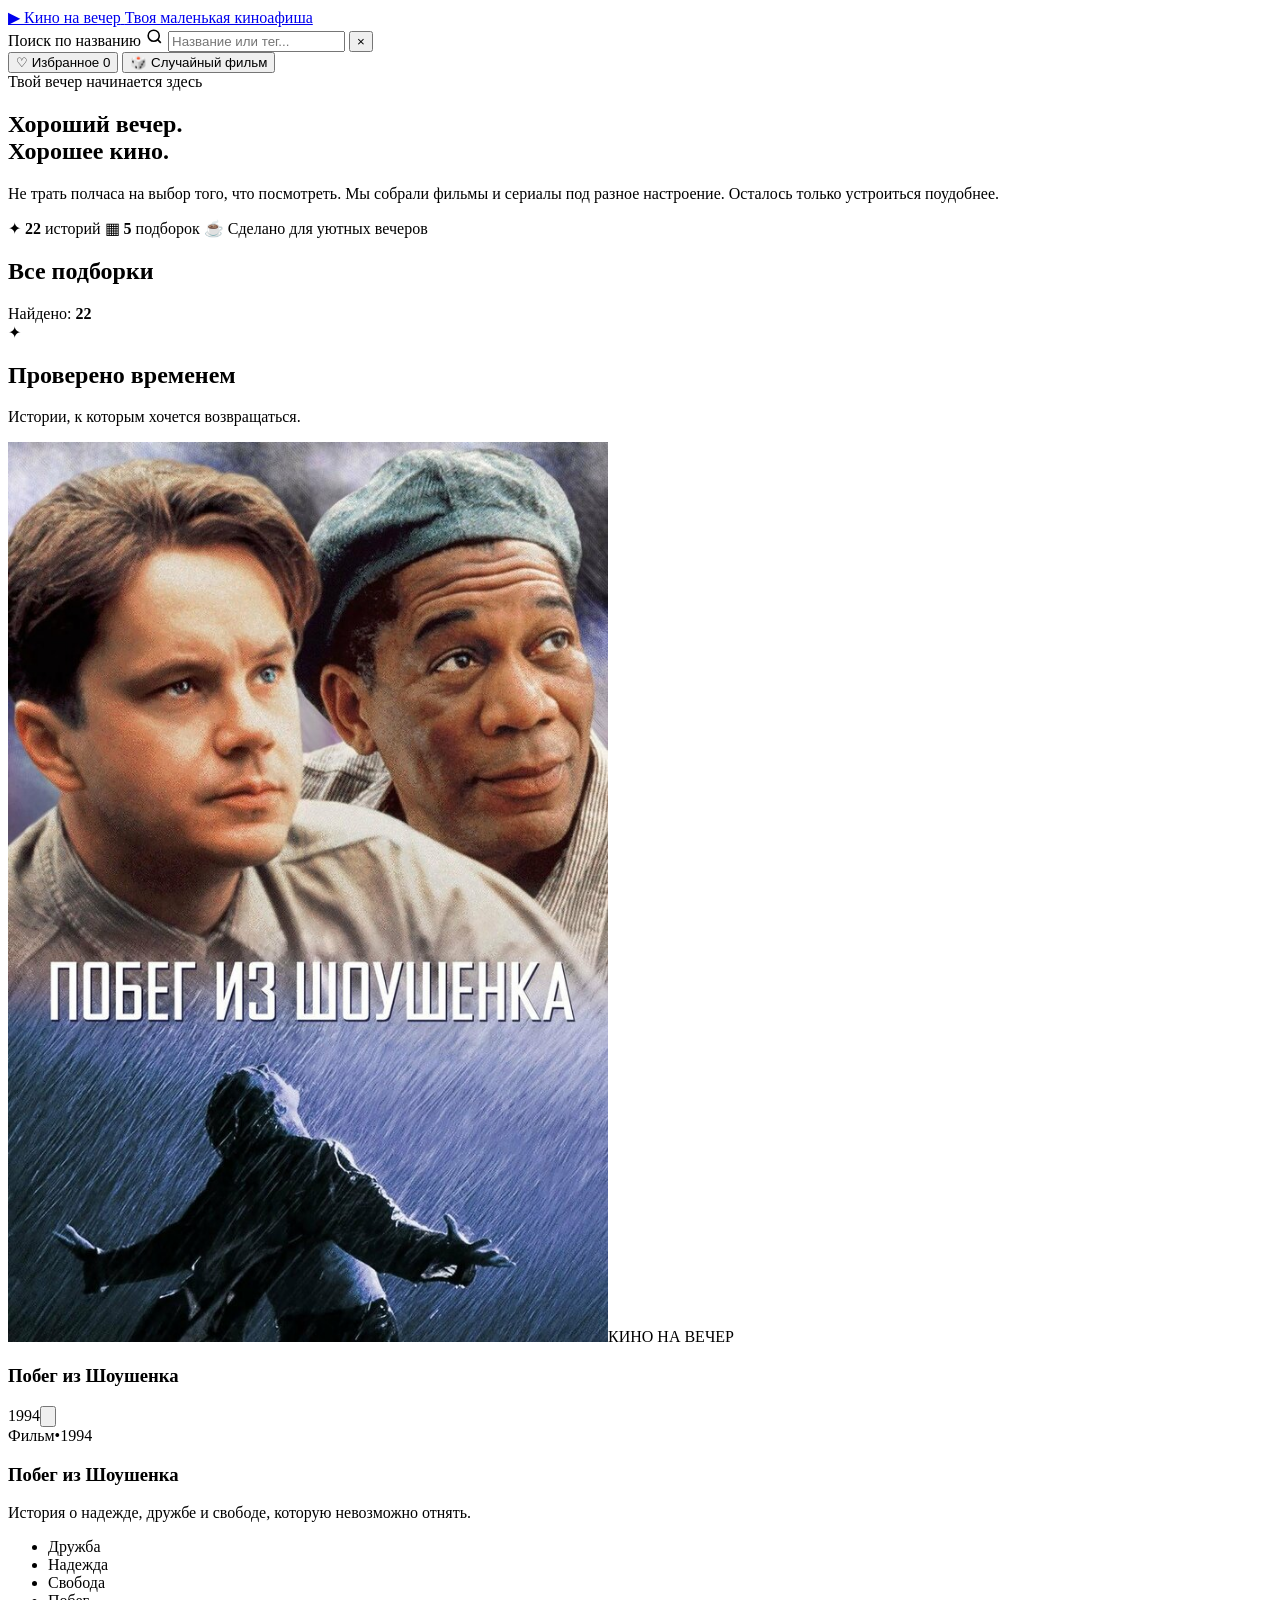
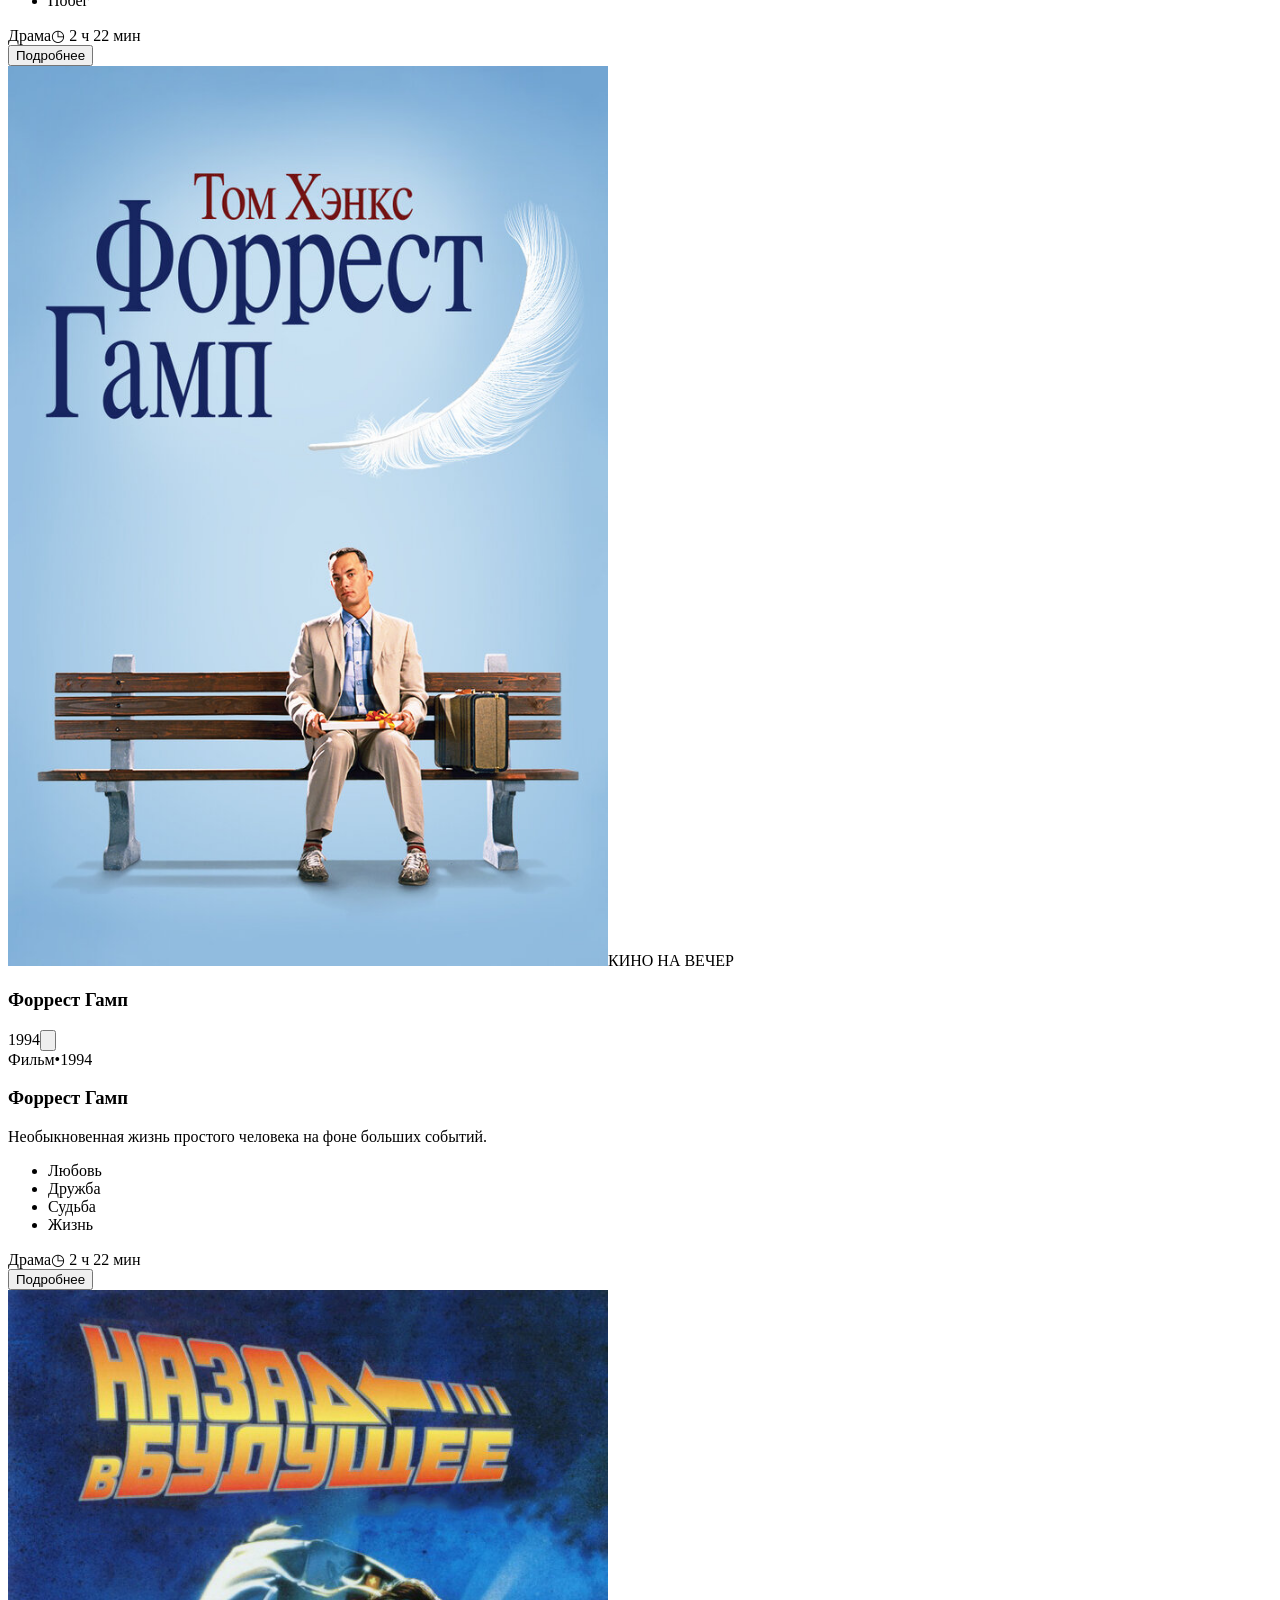
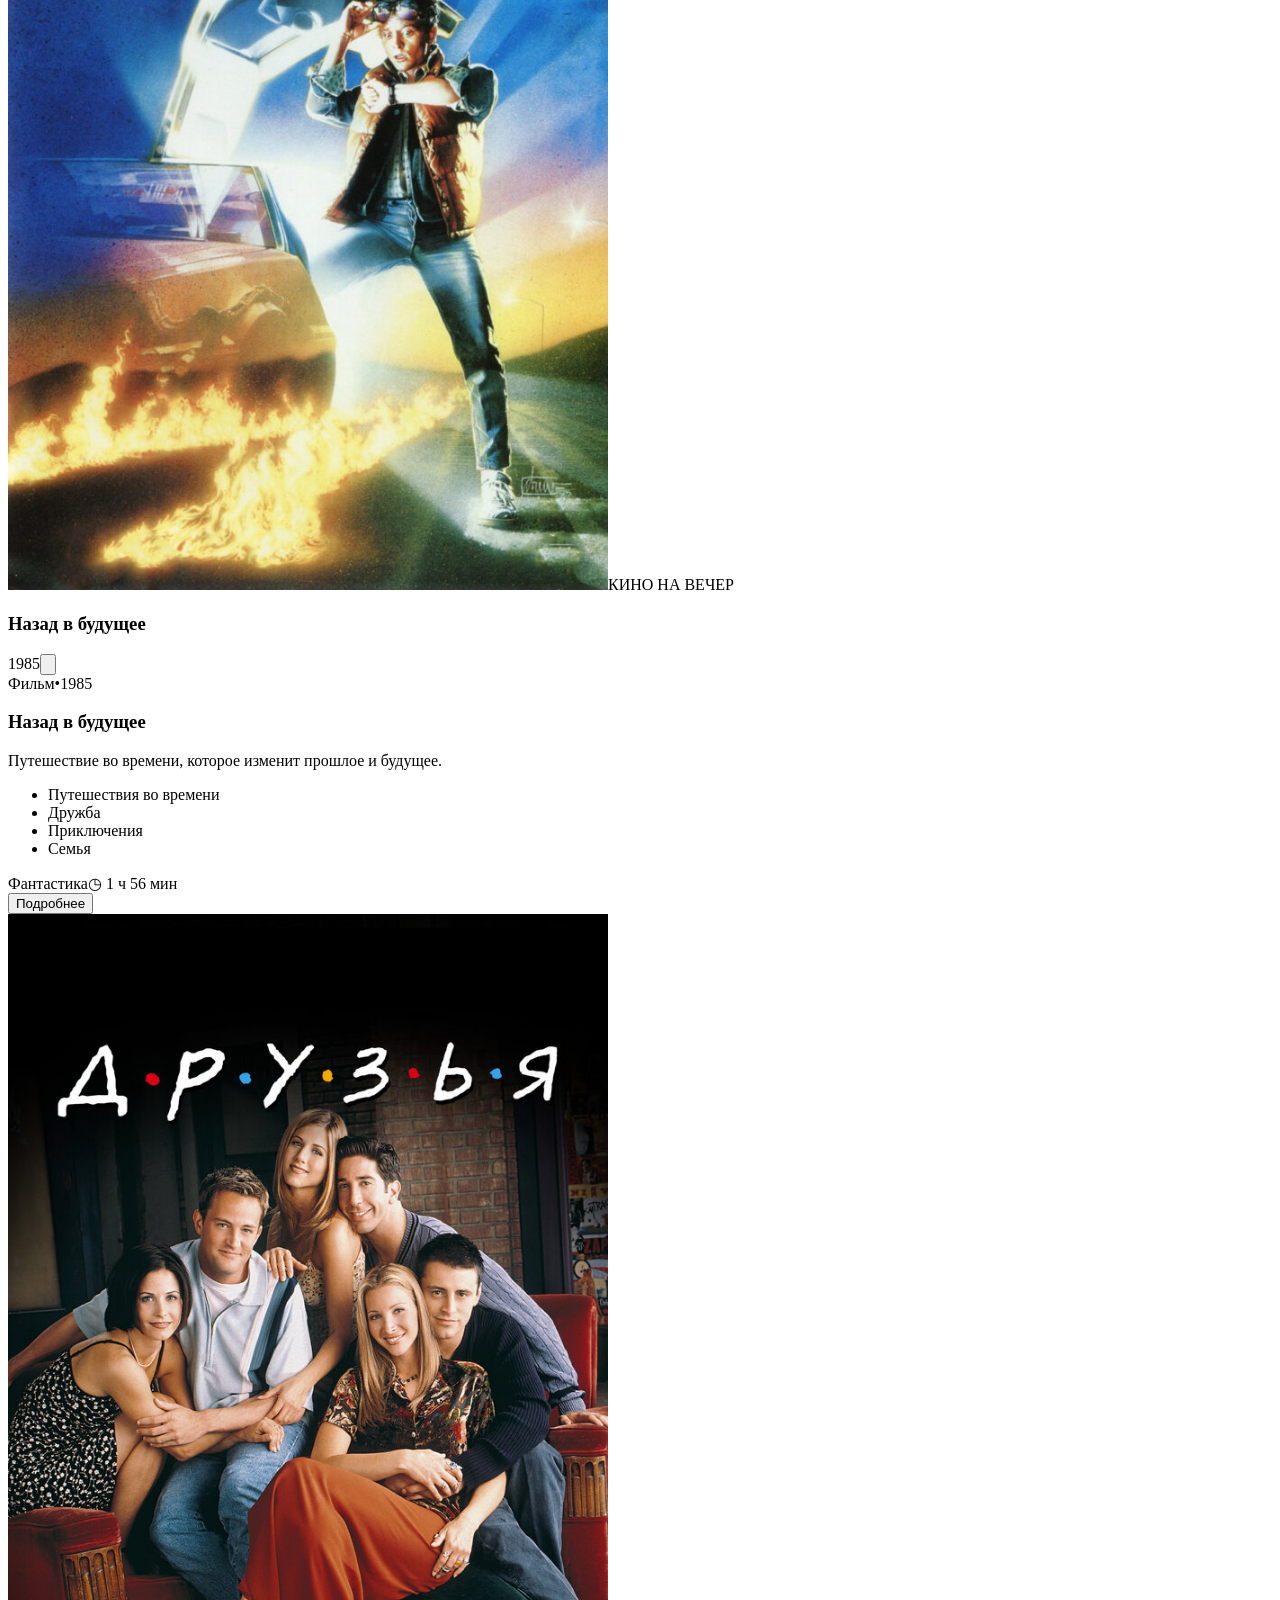
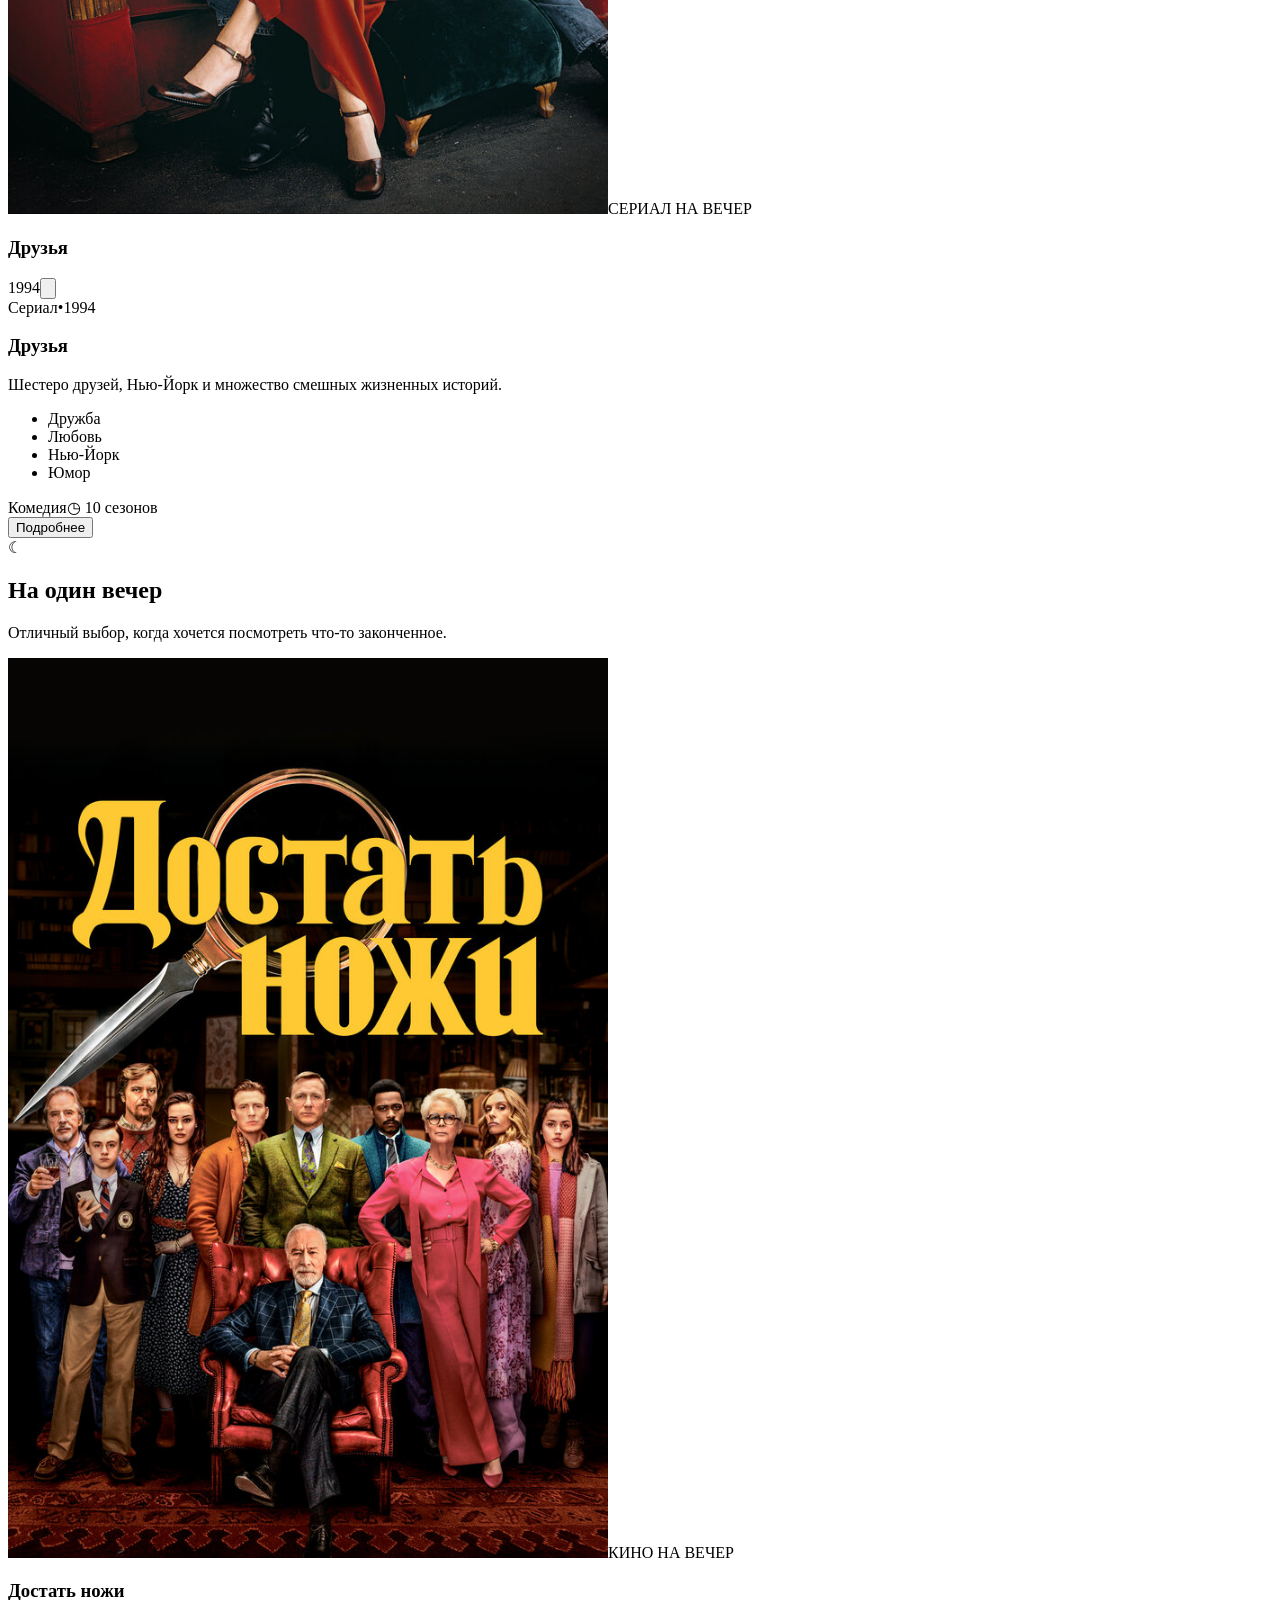
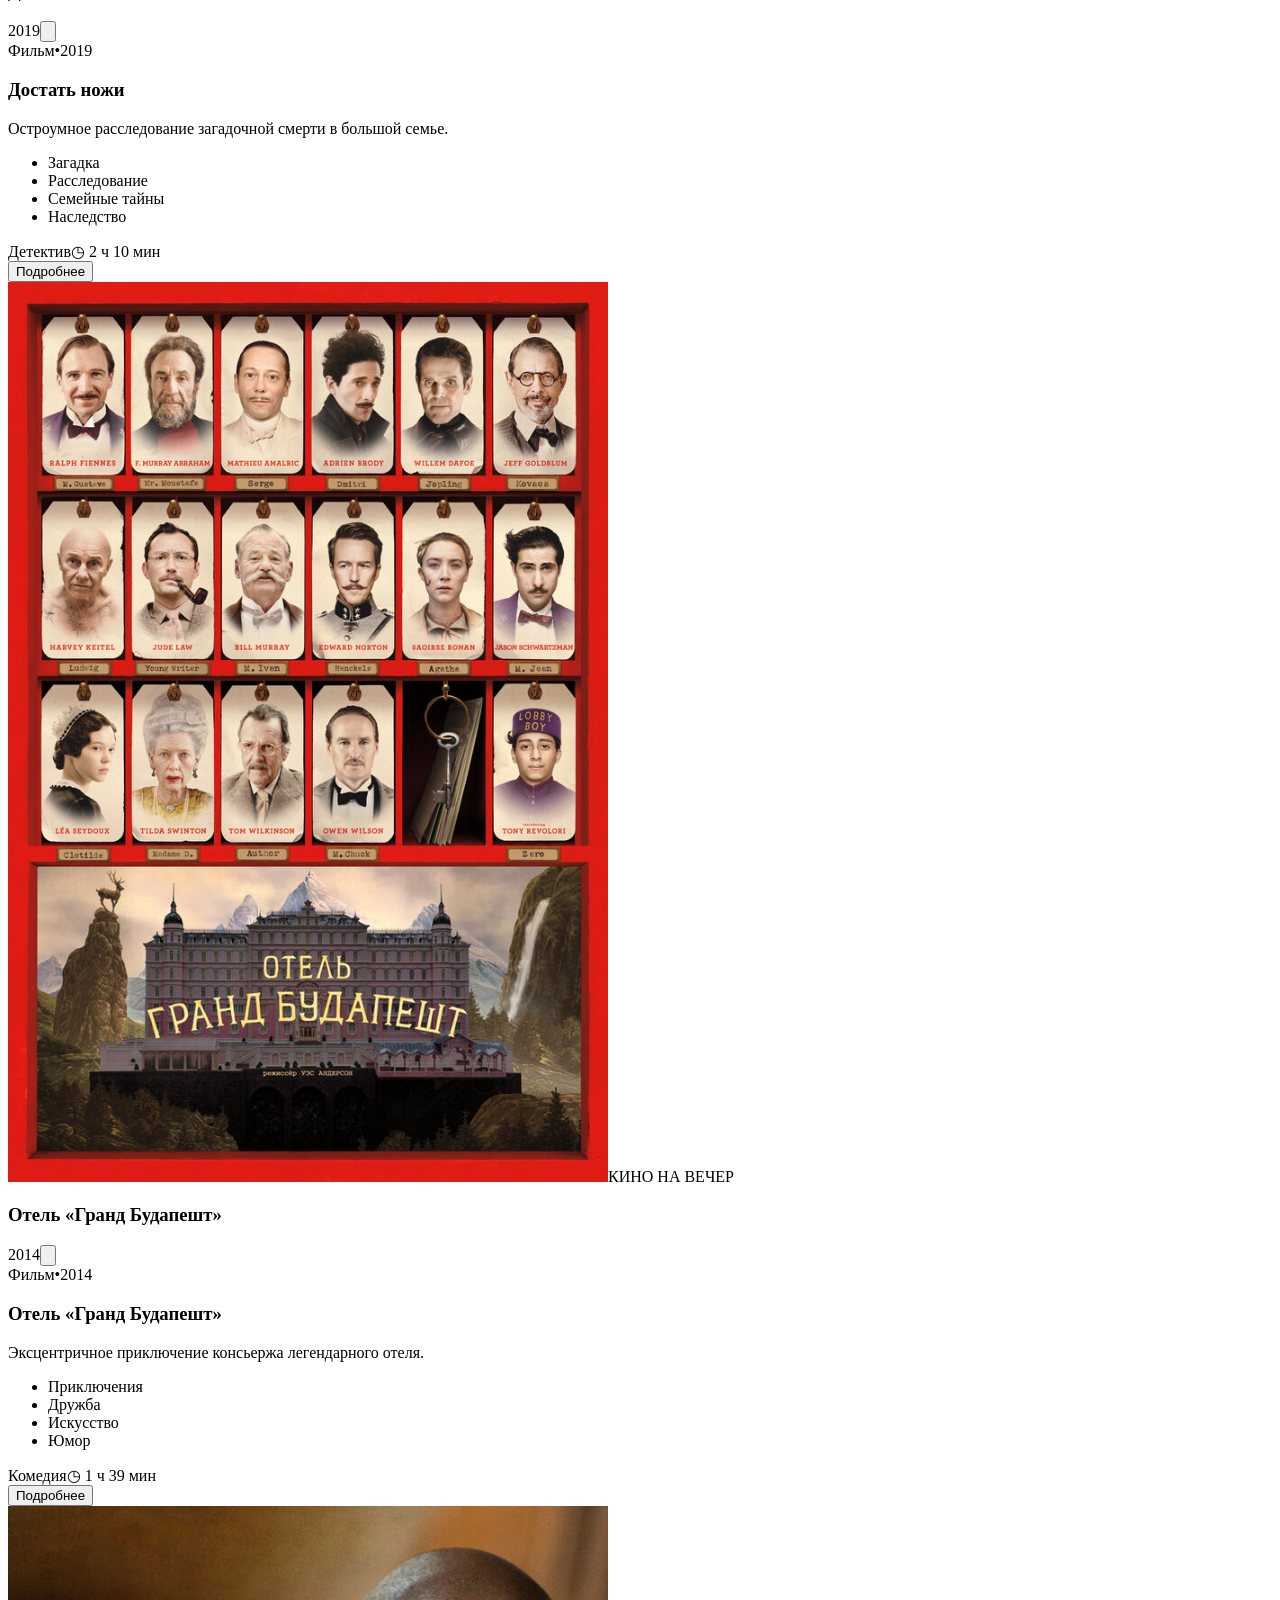
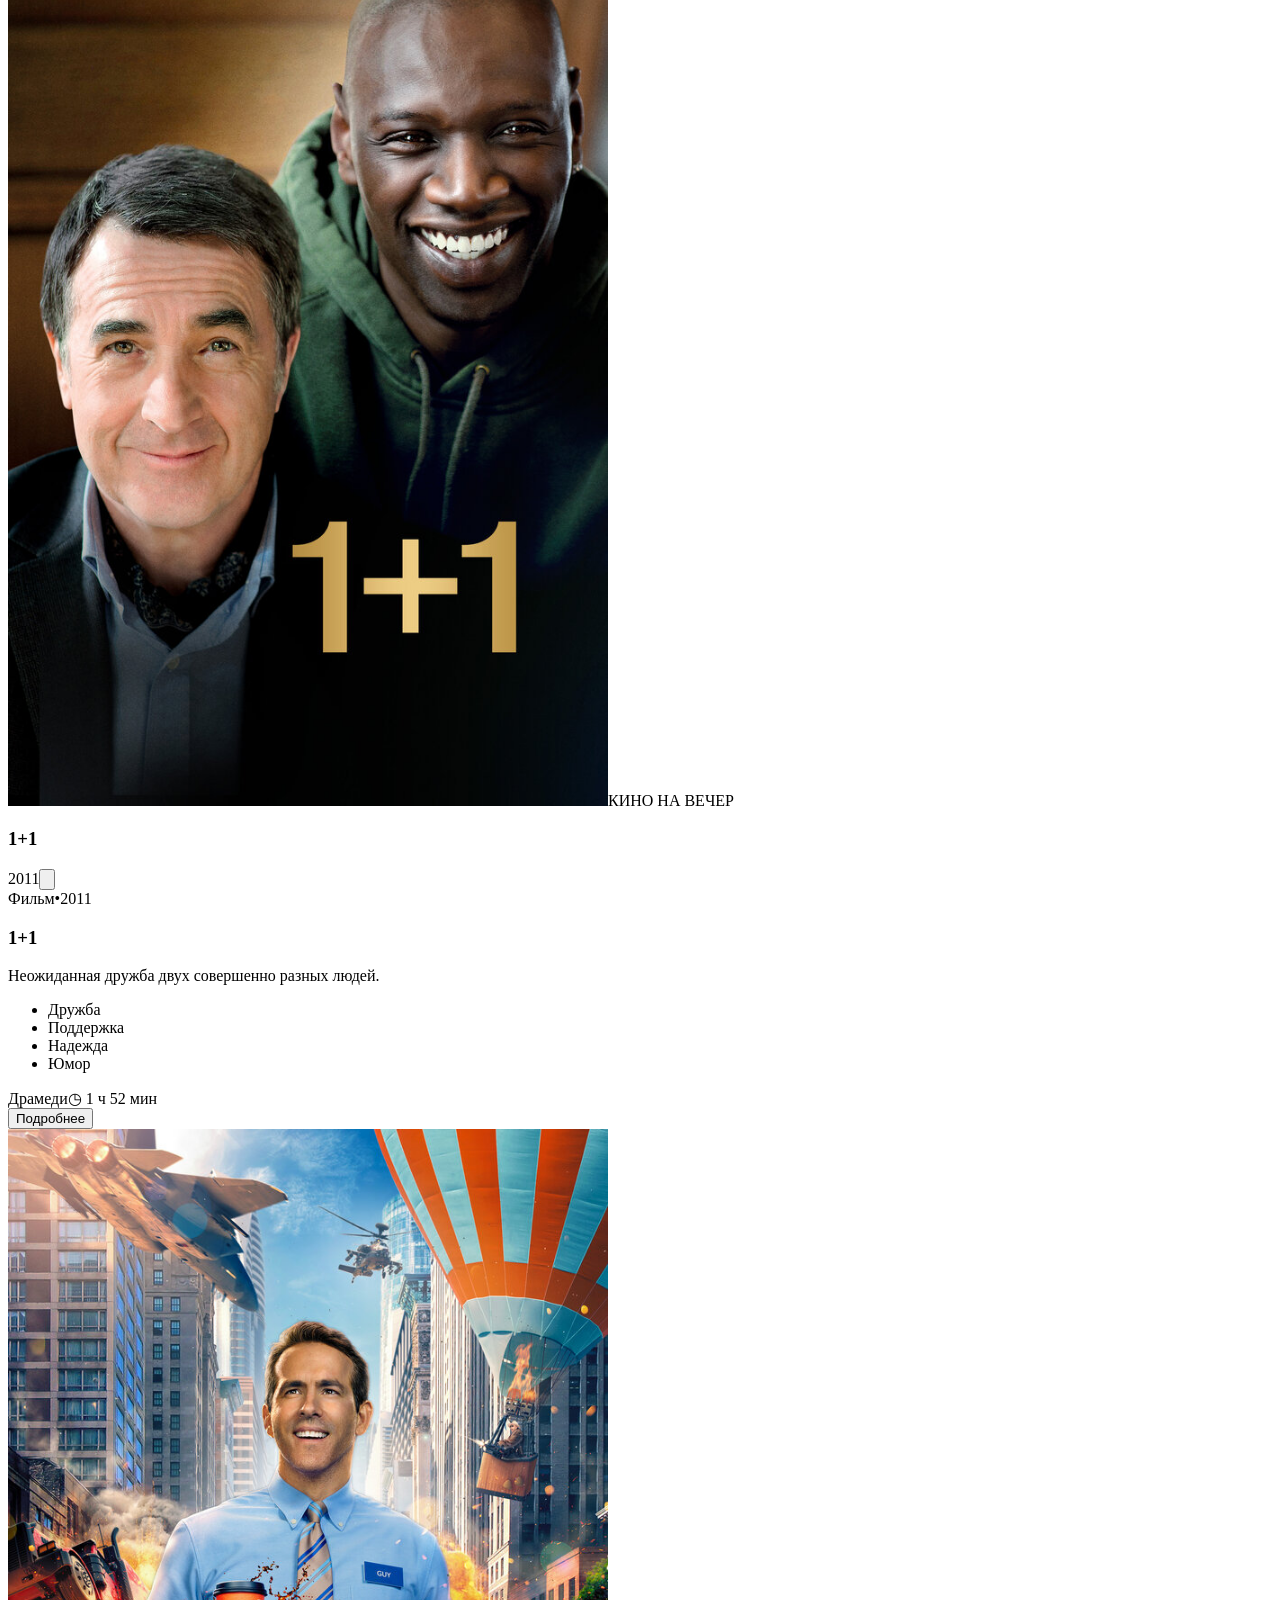
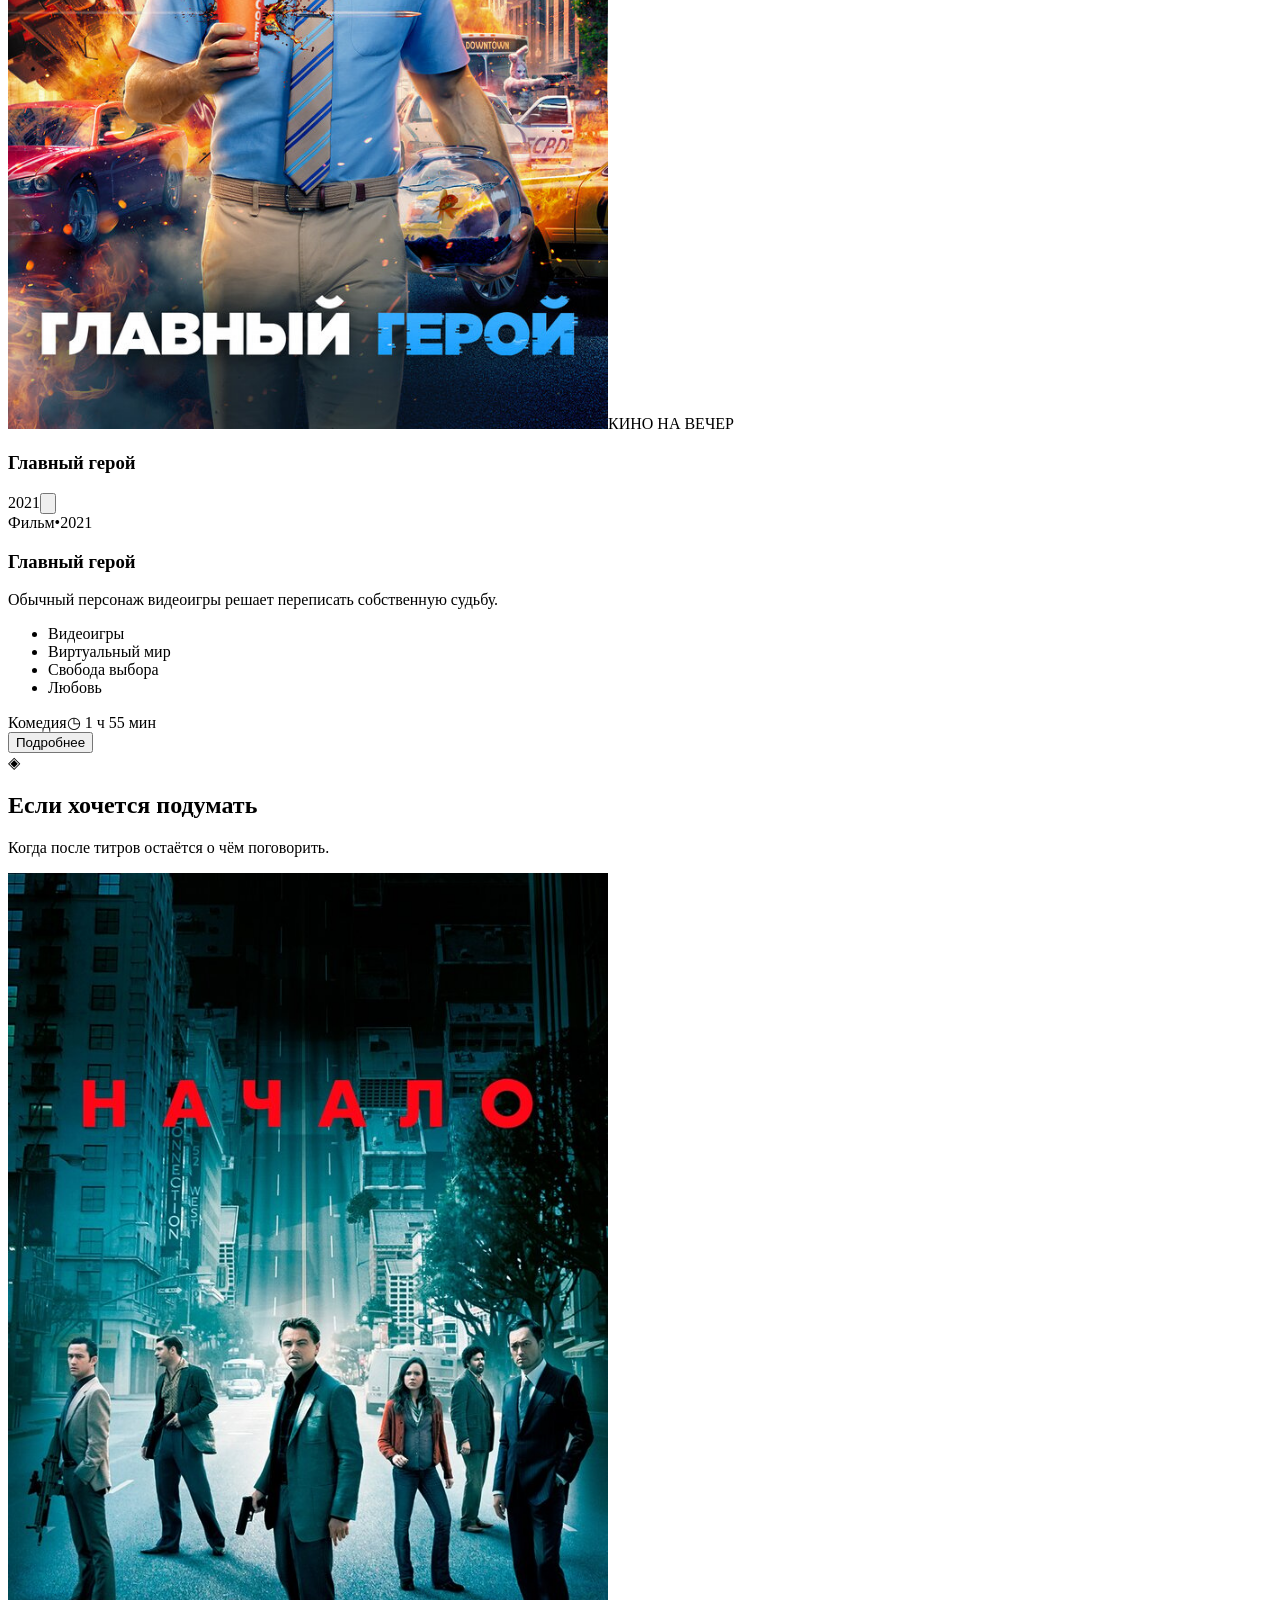
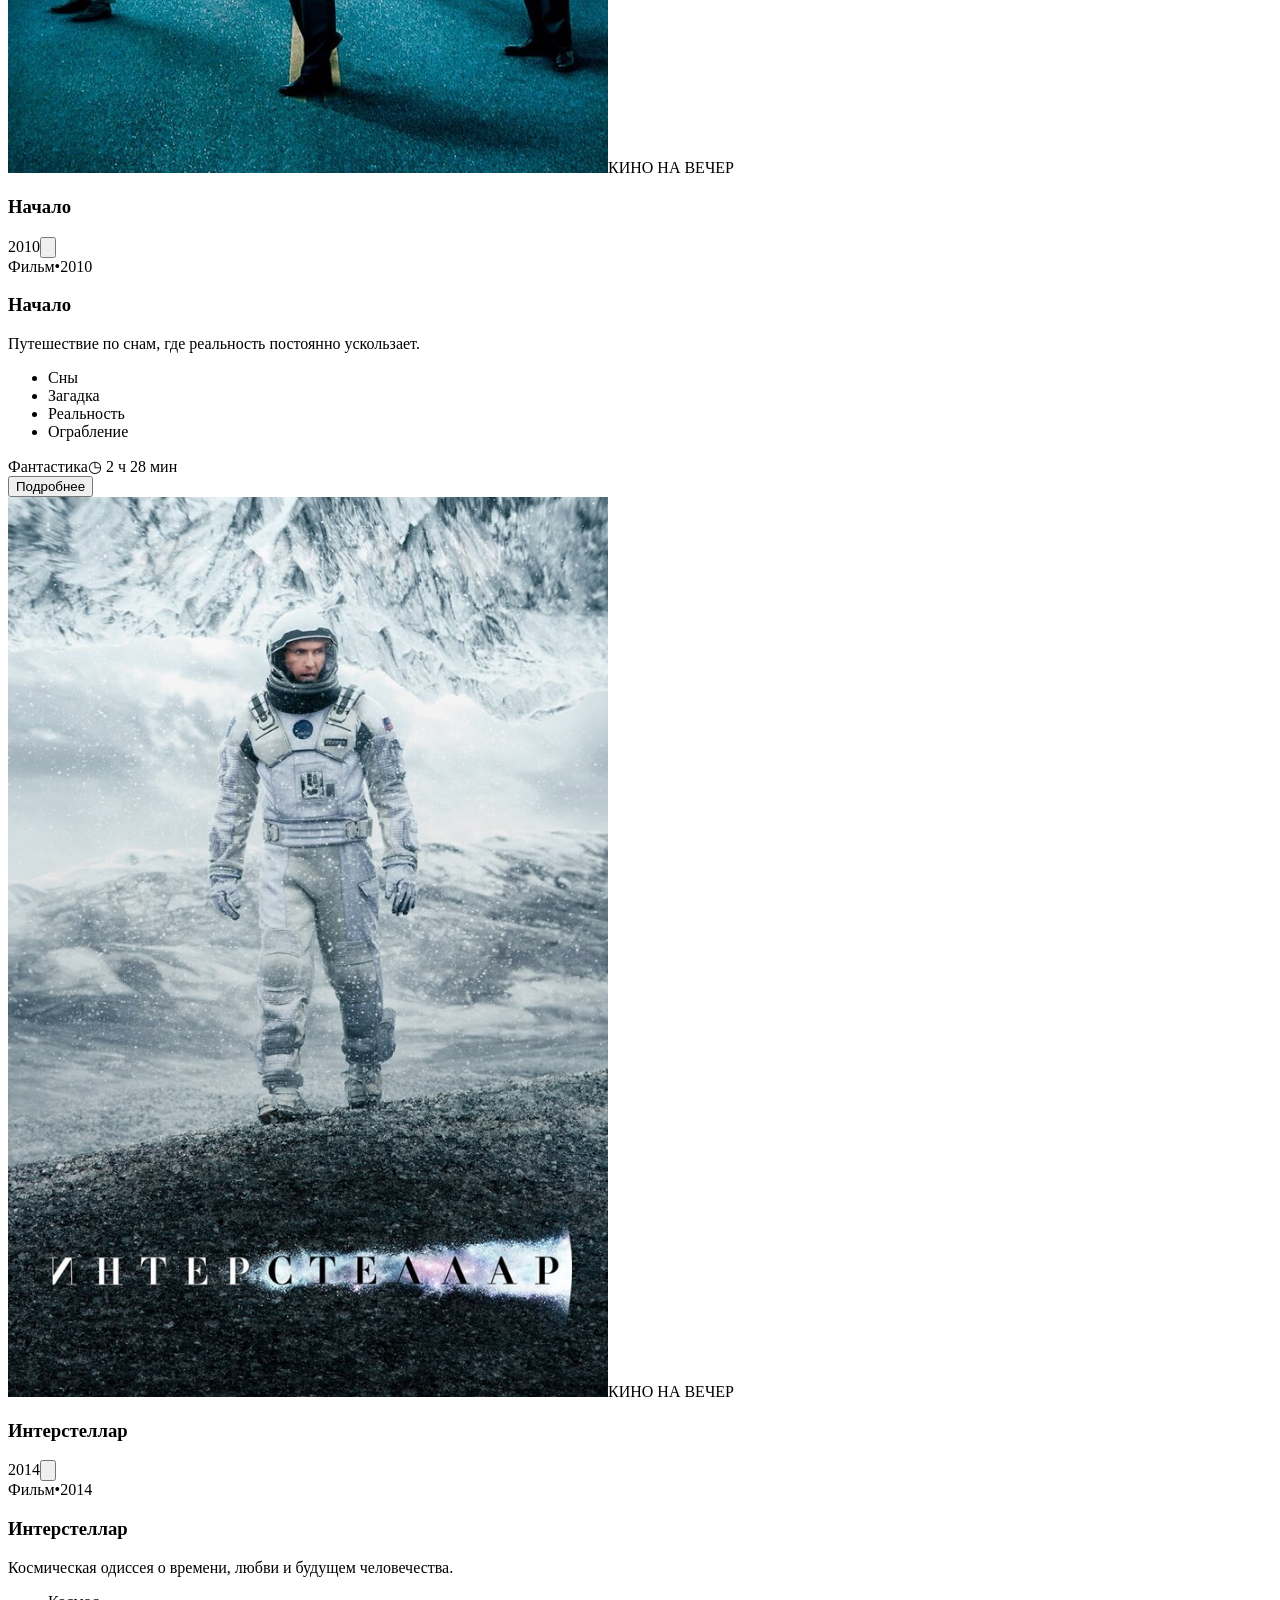
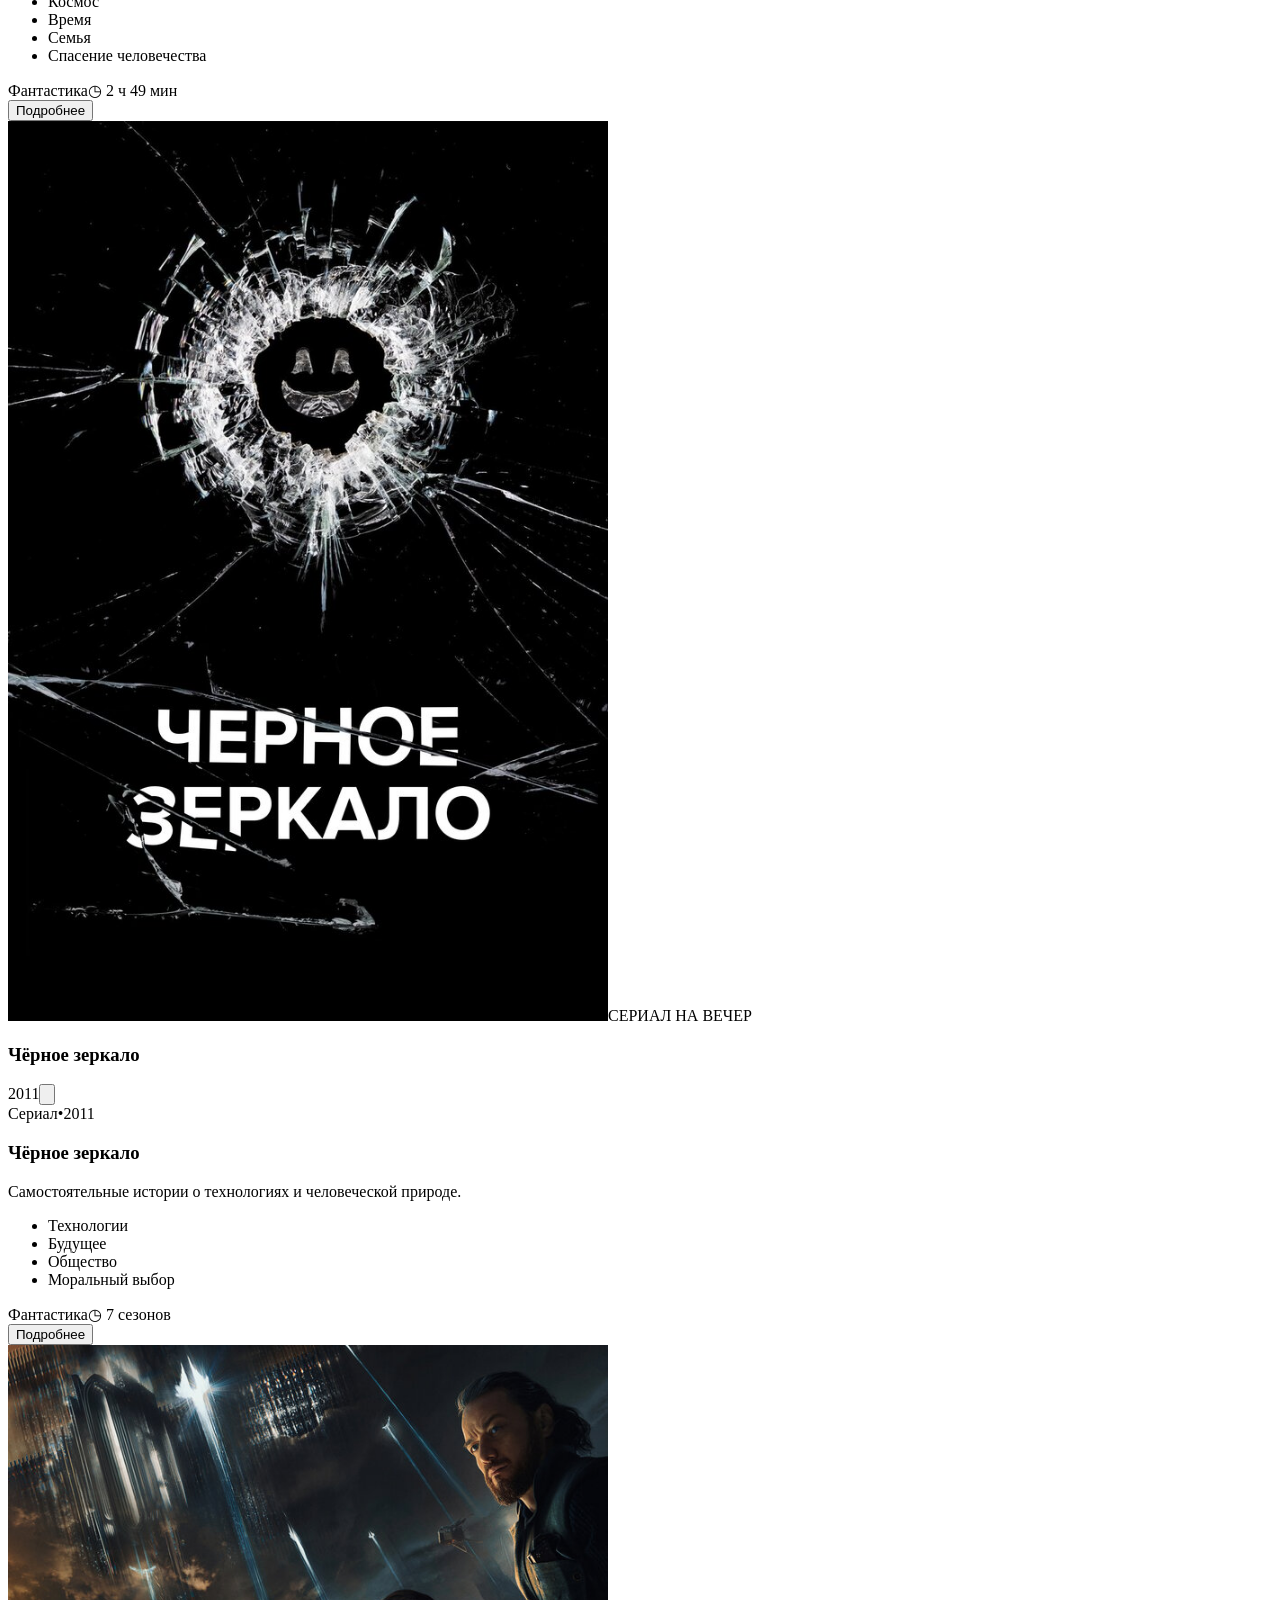
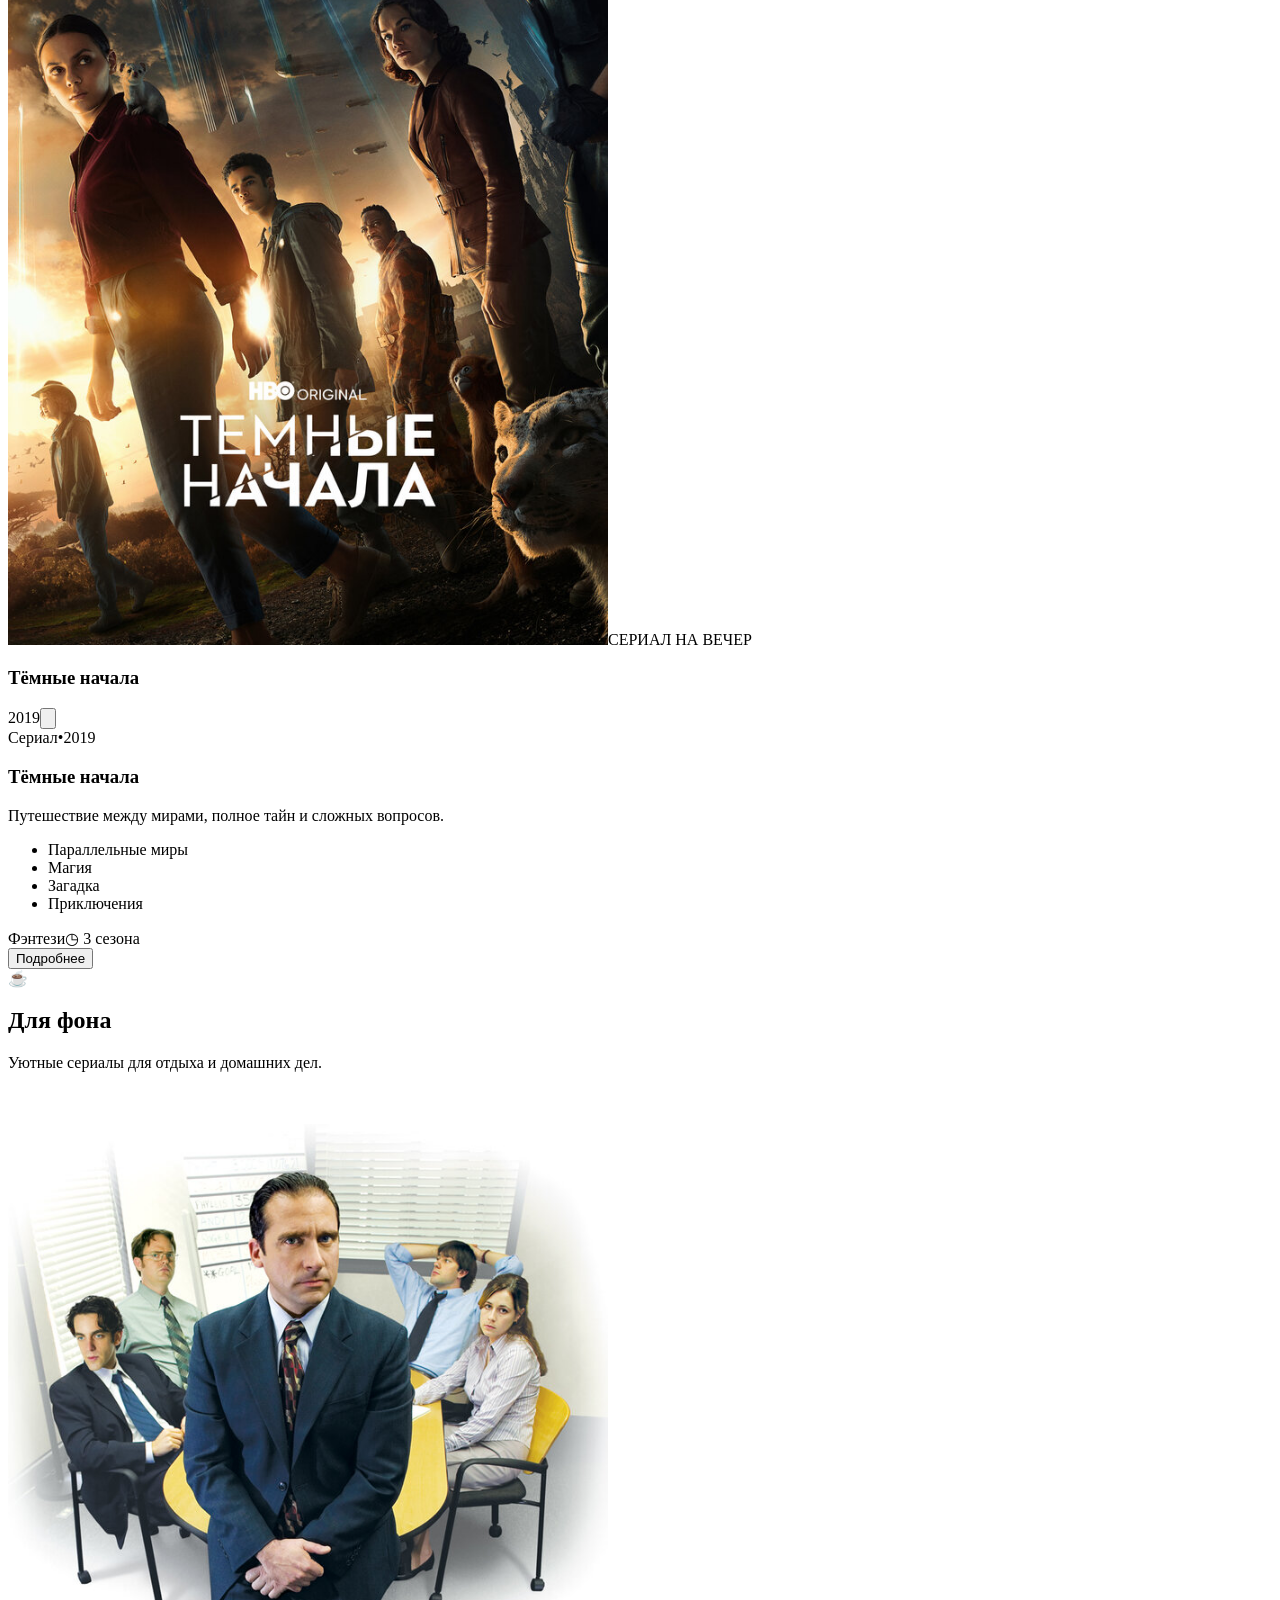
==== commit 24874f8c: "Rename index1.html to index.html" ====
--- a/index.html
+++ b/index.html
@@ -9,1080 +9,7 @@
 
   <title>Кино на вечер — Что посмотрим сегодня?</title>
 
-  <style>
-    /* ===== Основные настройки ===== */
-
-    :root {
-      color-scheme: dark;
-
-      --bg: #0d0f14;
-      --surface: #161922;
-      --surface-hover: #1c202b;
-      --border: #292d38;
-
-      --text: #f5f4f1;
-      --muted: #999eac;
-      --accent: #ffb347;
-      --accent-hover: #ffc779;
-
-      --radius: 18px;
-      --container: 1200px;
-
-      --transition: 220ms ease;
-    }
-
-    *,
-    *::before,
-    *::after {
-      box-sizing: border-box;
-    }
-
-    html {
-      scroll-behavior: smooth;
-    }
-
-    body {
-      margin: 0;
-      min-width: 320px;
-      background: var(--bg);
-      color: var(--text);
-      font-family: system-ui, -apple-system,
-        BlinkMacSystemFont, "Segoe UI", sans-serif;
-      line-height: 1.6;
-      -webkit-font-smoothing: antialiased;
-    }
-
-    button,
-    input {
-      font: inherit;
-    }
-
-    button {
-      cursor: pointer;
-    }
-
-    button:focus-visible,
-    input:focus-visible,
-    a:focus-visible {
-      outline: 3px solid var(--accent);
-      outline-offset: 4px;
-    }
-
-    a {
-      color: inherit;
-      text-decoration: none;
-    }
-
-    .container {
-      width: min(100% - 36px, var(--container));
-      margin-inline: auto;
-    }
-
-    .hidden {
-      display: none !important;
-    }
-
-    /* ===== Шапка ===== */
-
-    .site-header {
-      position: relative;
-      z-index: 10;
-      background: rgba(13, 15, 20, 0.96);
-      border-bottom: 1px solid var(--border);
-    }
-
-    .header-inner {
-      display: flex;
-      flex-direction: column;
-      gap: 18px;
-      padding-block: 20px;
-    }
-
-    .brand {
-      display: inline-flex;
-      align-items: center;
-      gap: 12px;
-      width: fit-content;
-    }
-
-    .brand-icon {
-      display: grid;
-      place-items: center;
-      width: 46px;
-      height: 46px;
-      border-radius: 14px;
-      background: var(--accent);
-      color: #1d1510;
-      font-size: 23px;
-      flex-shrink: 0;
-    }
-
-    .brand-name {
-      display: block;
-      font-size: 19px;
-      font-weight: 800;
-      letter-spacing: -0.6px;
-      line-height: 1.3;
-    }
-
-    .brand-caption {
-      display: block;
-      margin-top: 2px;
-      color: var(--muted);
-      font-size: 12px;
-    }
-
-    .header-actions {
-      display: flex;
-      flex-direction: column;
-      gap: 12px;
-    }
-
-    .search-wrapper {
-      position: relative;
-      width: 100%;
-    }
-
-    .search-icon {
-      position: absolute;
-      top: 50%;
-      left: 15px;
-      transform: translateY(-50%);
-      color: var(--muted);
-      pointer-events: none;
-    }
-
-    .search-input {
-      width: 100%;
-      height: 48px;
-      padding: 0 45px;
-      color: var(--text);
-      background: var(--surface);
-      border: 1px solid var(--border);
-      border-radius: 12px;
-      outline: none;
-      transition: border-color var(--transition),
-        background var(--transition);
-    }
-
-    .search-input::placeholder {
-      color: var(--muted);
-    }
-
-    .search-input:focus {
-      border-color: var(--accent);
-      background: var(--surface-hover);
-    }
-
-    .search-input:focus-visible {
-      outline: 2px solid var(--accent);
-      outline-offset: 2px;
-    }
-
-    .clear-search {
-      position: absolute;
-      top: 50%;
-      right: 9px;
-      transform: translateY(-50%);
-      width: 32px;
-      height: 32px;
-      border: 0;
-      border-radius: 8px;
-      color: var(--muted);
-      background: transparent;
-      font-size: 20px;
-    }
-
-    .clear-search:hover {
-      color: var(--text);
-      background: var(--border);
-    }
-
-    .favorites-toggle {
-      display: inline-flex;
-      align-items: center;
-      justify-content: center;
-      gap: 10px;
-      min-height: 48px;
-      padding: 10px 16px;
-      border: 1px solid var(--border);
-      border-radius: 12px;
-      background: var(--surface);
-      color: var(--text);
-      font-weight: 600;
-      white-space: nowrap;
-      transition: var(--transition);
-    }
-
-    .favorites-toggle:hover,
-    .favorites-toggle.active {
-      border-color: var(--accent);
-      background: #302519;
-      color: var(--accent);
-    }
-
-    .favorites-toggle .heart {
-      font-size: 21px;
-      line-height: 1;
-    }
-
-    .favorites-count {
-      display: grid;
-      place-items: center;
-      min-width: 26px;
-      height: 26px;
-      padding: 0 7px;
-      border-radius: 8px;
-      background: #30333d;
-      color: var(--text);
-      font-size: 12px;
-      font-weight: 800;
-    }
-
-    .favorites-toggle.active .favorites-count {
-      background: var(--accent);
-      color: #19130e;
-    }
-
-    .random-movie {
-      display: inline-flex;
-      align-items: center;
-      justify-content: center;
-      gap: 8px;
-      min-height: 48px;
-      padding: 10px 16px;
-      border: 1px solid var(--border);
-      border-radius: 12px;
-      background: var(--surface);
-      color: var(--text);
-      font-weight: 600;
-      white-space: nowrap;
-      transition: var(--transition);
-    }
-
-    .random-movie:hover {
-      border-color: var(--accent);
-      background: #302519;
-      color: var(--accent);
-    }
-
-    .random-movie:focus-visible {
-      outline: 2px solid var(--accent);
-      outline-offset: 2px;
-    }
-
-    .random-movie-dialog {
-      width: min(92vw, 480px);
-      padding: 0;
-      border: 1px solid var(--border);
-      border-radius: 18px;
-      color: var(--text);
-      background: var(--surface);
-    }
-
-    .random-movie-dialog::backdrop {
-      background: rgba(0, 0, 0, .72);
-      backdrop-filter: blur(4px);
-    }
-
-    .random-movie-dialog-content {
-      position: relative;
-      padding: 28px;
-      text-align: center;
-    }
-
-    .random-movie-close {
-      position: absolute;
-      top: 12px;
-      right: 14px;
-      border: 0;
-      color: var(--muted);
-      background: transparent;
-      font-size: 24px;
-      cursor: pointer;
-    }
-
-    .random-movie-poster {
-      width: 150px;
-      height: 210px;
-      margin-bottom: 18px;
-      border-radius: 12px;
-      object-fit: cover;
-    }
-
-    .random-movie-dialog h2 {
-      margin-bottom: 8px;
-    }
-
-    .random-movie-dialog p {
-      color: var(--muted);
-    }
-
-    .movie-details-dialog {
-      width: min(92vw, 640px);
-      max-height: min(86vh, 760px);
-      overflow-y: auto;
-      padding: 0;
-      border: 1px solid var(--border);
-      border-radius: 18px;
-      color: var(--text);
-      background: var(--surface);
-    }
-
-    .movie-details-dialog::backdrop {
-      background: rgba(0, 0, 0, .72);
-      backdrop-filter: blur(4px);
-    }
-
-    .movie-details-content {
-      position: relative;
-      padding: clamp(24px, 5vw, 38px);
-    }
-
-    .movie-details-content h2 {
-      margin: 0 42px 22px 0;
-      font-size: clamp(23px, 5vw, 30px);
-      line-height: 1.25;
-    }
-
-    .movie-details-meta {
-      display: grid;
-      grid-template-columns: repeat(auto-fit, minmax(125px, 1fr));
-      gap: 12px;
-      margin: 0;
-    }
-
-    .movie-details-meta div {
-      min-width: 0;
-      padding: 12px;
-      border: 1px solid var(--border);
-      border-radius: 11px;
-      background: #1b1e27;
-    }
-
-    .movie-details-meta dt {
-      margin-bottom: 4px;
-      color: var(--muted);
-      font-size: 11px;
-    }
-
-    .movie-details-meta dd {
-      margin: 0;
-      font-size: 14px;
-      font-weight: 650;
-      overflow-wrap: anywhere;
-    }
-
-    .movie-details-section {
-      margin-top: 24px;
-    }
-
-    .movie-details-section h3 {
-      margin: 0 0 10px;
-      font-size: 15px;
-    }
-
-    .movie-details-tags {
-      display: flex;
-      flex-wrap: wrap;
-      gap: 7px;
-      margin: 0;
-      padding: 0;
-      list-style: none;
-    }
-
-    .movie-details-description {
-      margin: 0;
-      color: #d0d1d8;
-      font-size: 14px;
-      line-height: 1.8;
-      white-space: pre-line;
-    }
-
-    .movie-details-sources {
-      display: flex;
-      flex-wrap: wrap;
-      align-items: center;
-      gap: 8px 14px;
-      margin-top: 24px;
-      padding-top: 16px;
-      border-top: 1px solid var(--border);
-      color: var(--muted);
-      font-size: 12px;
-    }
-
-    .movie-details-sources a {
-      color: var(--accent);
-      text-decoration: underline;
-      text-underline-offset: 3px;
-    }
-
-    .movie-details-sources a:hover {
-      color: var(--accent-hover);
-    }
-
-    /* ===== Главный экран ===== */
-
-    .hero {
-      position: relative;
-      overflow: hidden;
-      padding: 62px 0 50px;
-      border-bottom: 1px solid var(--border);
-      background:
-        radial-gradient(
-          ellipse at 85% 15%,
-          rgba(255, 179, 71, 0.09),
-          transparent 50%
-        ),
-        var(--bg);
-    }
-
-    .eyebrow {
-      display: inline-flex;
-      align-items: center;
-      gap: 8px;
-      margin-bottom: 18px;
-      color: var(--accent);
-      font-size: 12px;
-      font-weight: 800;
-      letter-spacing: 2px;
-      text-transform: uppercase;
-    }
-
-    .eyebrow::before {
-      content: "";
-      width: 7px;
-      height: 7px;
-      background: var(--accent);
-      border-radius: 50%;
-    }
-
-    .hero h1 {
-      max-width: 780px;
-      margin: 0;
-      font-size: clamp(36px, 7vw, 68px);
-      line-height: 1.12;
-      letter-spacing: -2px;
-      font-weight: 850;
-    }
-
-    .hero h1 span {
-      color: var(--accent);
-    }
-
-    .hero-description {
-      max-width: 560px;
-      margin: 22px 0 28px;
-      color: #adb0bc;
-      font-size: 16px;
-    }
-
-    .hero-stats {
-      display: flex;
-      flex-wrap: wrap;
-      gap: 12px;
-    }
-
-    .stat-chip {
-      display: inline-flex;
-      align-items: center;
-      gap: 9px;
-      min-height: 37px;
-      padding: 7px 13px;
-      background: #1b1e27;
-      border: 1px solid var(--border);
-      border-radius: 100px;
-      color: #b8bbc5;
-      font-size: 13px;
-    }
-
-    .stat-chip strong {
-      color: var(--text);
-    }
-
-    /* ===== Каталог ===== */
-
-    .catalog {
-      padding-block: 40px 70px;
-    }
-
-    .catalog-toolbar {
-      display: flex;
-      flex-wrap: wrap;
-      justify-content: space-between;
-      align-items: center;
-      gap: 14px;
-      margin-bottom: 36px;
-      padding-bottom: 22px;
-      border-bottom: 1px solid var(--border);
-    }
-
-    .catalog-label {
-      margin: 0;
-      font-size: 20px;
-      font-weight: 800;
-      letter-spacing: -0.5px;
-    }
-
-    .results-count {
-      color: var(--muted);
-      font-size: 14px;
-    }
-
-    .results-count strong {
-      color: var(--accent);
-      font-variant-numeric: tabular-nums;
-    }
-
-    .collection {
-      margin-bottom: 54px;
-    }
-
-    .collection-heading {
-      display: flex;
-      align-items: flex-start;
-      gap: 14px;
-      margin-bottom: 22px;
-    }
-
-    .collection-icon {
-      display: grid;
-      place-items: center;
-      flex-shrink: 0;
-      width: 46px;
-      height: 46px;
-      border: 1px solid var(--border);
-      border-radius: 13px;
-      background: var(--surface);
-      font-size: 22px;
-    }
-
-    .collection-heading h2 {
-      margin: 0;
-      font-size: clamp(20px, 3vw, 26px);
-      letter-spacing: -0.7px;
-      line-height: 1.3;
-    }
-
-    .collection-heading p {
-      margin: 4px 0 0;
-      color: var(--muted);
-      font-size: 13px;
-    }
-
-    .movie-grid {
-      display: grid;
-      grid-template-columns: minmax(0, 1fr);
-      gap: 20px;
-    }
-
-    /* ===== Карточки ===== */
-
-    .movie-card {
-      position: relative;
-      display: flex;
-      flex-direction: column;
-      overflow: hidden;
-      min-width: 0;
-      background: var(--surface);
-      border: 1px solid var(--border);
-      border-radius: var(--radius);
-      transition:
-        transform var(--transition),
-        box-shadow var(--transition),
-        border-color var(--transition);
-    }
-
-    .movie-card:hover {
-      transform: translateY(-5px);
-      border-color: #47414a;
-      box-shadow: 0 18px 42px rgba(0, 0, 0, 0.23);
-    }
-
-    .movie-poster {
-      position: relative;
-      display: flex;
-      flex-direction: column;
-      justify-content: flex-end;
-      overflow: hidden;
-      width: 100%;
-      aspect-ratio: 2 / 3;
-      padding: 22px;
-      background:
-        radial-gradient(
-          ellipse at 82% 16%,
-          rgba(255, 255, 255, 0.21),
-          transparent 42%
-        ),
-        linear-gradient(
-          150deg,
-          var(--poster-color),
-          #11131c 95%
-        );
-      isolation: isolate;
-    }
-
-    .movie-poster::before {
-      content: "";
-      position: absolute;
-      z-index: -1;
-      width: 205px;
-      height: 205px;
-      right: -62px;
-      top: -80px;
-      border: 1px solid rgba(255, 255, 255, 0.2);
-      border-radius: 50%;
-      box-shadow:
-        0 0 0 34px rgba(255, 255, 255, 0.035),
-        0 0 0 68px rgba(255, 255, 255, 0.025);
-      transition: transform 400ms ease;
-    }
-
-    .movie-card:hover .movie-poster:not(.has-poster)::before {
-      transform: scale(1.12);
-    }
-
-    .poster-image {
-      position: absolute;
-      z-index: -2;
-      inset: 0;
-      width: 100%;
-      height: 100%;
-      object-fit: cover;
-      opacity: 0;
-    }
-
-    .has-poster .poster-image {
-      opacity: 1;
-    }
-
-    .movie-poster.has-poster::before {
-      inset: 0;
-      width: auto;
-      height: auto;
-      border: 0;
-      border-radius: 0;
-      box-shadow: none;
-      background: linear-gradient(
-        to top,
-        rgba(8, 10, 15, 0.95),
-        rgba(8, 10, 15, 0.12) 60%,
-        rgba(8, 10, 15, 0.45)
-      );
-    }
-
-    .has-poster .poster-mark {
-      color: #fff;
-      text-shadow: 0 1px 5px #000;
-    }
-
-    .poster-mark {
-      position: absolute;
-      top: 18px;
-      left: 20px;
-      color: rgba(255, 255, 255, 0.65);
-      font-size: 10px;
-      font-weight: 800;
-      letter-spacing: 2px;
-      text-transform: uppercase;
-    }
-
-    .poster-title {
-      max-width: 95%;
-      margin: 0;
-      color: #fff;
-      font-size: clamp(24px, 6vw, 30px);
-      font-weight: 850;
-      letter-spacing: -1px;
-      line-height: 1.12;
-      text-wrap: balance;
-      text-shadow: 0 2px 15px rgba(0, 0, 0, 0.3);
-    }
-
-    .poster-year {
-      margin-top: 9px;
-      color: rgba(255, 255, 255, 0.8);
-      font-size: 12px;
-    }
-
-    .favorite-button {
-      position: absolute;
-      z-index: 2;
-      top: 12px;
-      right: 12px;
-      display: grid;
-      place-items: center;
-      width: 44px;
-      height: 44px;
-      border: 1px solid rgba(255, 255, 255, 0.2);
-      border-radius: 13px;
-      background: rgba(11, 13, 18, 0.65);
-      color: #fff;
-      backdrop-filter: blur(8px);
-      -webkit-backdrop-filter: blur(8px);
-      transition: var(--transition);
-    }
-
-    .favorite-button:hover {
-      transform: scale(1.08);
-      background: #3a281c;
-      color: var(--accent);
-    }
-
-    .favorite-button.is-favorite {
-      color: var(--accent);
-      border-color: rgba(255, 179, 71, 0.45);
-      background: #3b2a1d;
-    }
-
-    .favorite-button svg {
-      width: 22px;
-      height: 22px;
-      stroke: currentColor;
-      stroke-width: 1.9;
-      fill: none;
-      transition: var(--transition);
-    }
-
-    .favorite-button.is-favorite svg {
-      fill: currentColor;
-    }
-
-    .movie-content {
-      display: flex;
-      flex: 1;
-      flex-direction: column;
-      padding: 20px;
-    }
-
-    .movie-meta {
-      display: flex;
-      flex-wrap: wrap;
-      align-items: center;
-      gap: 7px;
-      margin-bottom: 11px;
-      font-size: 12px;
-      color: var(--muted);
-    }
-
-    .type-badge {
-      display: inline-flex;
-      align-items: center;
-      padding: 4px 9px;
-      border: 1px solid #3d3740;
-      background: #29252b;
-      border-radius: 7px;
-      color: #ffd092;
-      font-size: 11px;
-      font-weight: 700;
-    }
-
-    .meta-dot {
-      color: #686d7b;
-    }
-
-    .movie-title {
-      margin: 0 0 9px;
-      color: var(--text);
-      font-size: 19px;
-      font-weight: 800;
-      line-height: 1.3;
-      letter-spacing: -0.35px;
-    }
-
-    .movie-description {
-      display: -webkit-box;
-      overflow: hidden;
-      -webkit-box-orient: vertical;
-      -webkit-line-clamp: 2;
-      margin: 0;
-      color: var(--muted);
-      font-size: 13px;
-      line-height: 1.65;
-      min-height: 43px;
-    }
-
-    .movie-footer {
-      display: flex;
-      flex-wrap: wrap;
-      gap: 7px;
-      align-items: center;
-      margin-top: auto;
-      padding-top: 19px;
-    }
-
-    .movie-tags {
-      display: flex;
-      flex-wrap: wrap;
-      gap: 6px;
-      margin: 14px 0 0;
-      padding: 0;
-      list-style: none;
-    }
-
-    .theme-tag {
-      padding: 3px 8px;
-      border: 1px solid var(--border);
-      border-radius: 7px;
-      color: #d5c3a8;
-      font-size: 11px;
-    }
-
-    .genre-tag,
-    .duration-tag {
-      display: inline-flex;
-      align-items: center;
-      padding: 5px 9px;
-      background: #222631;
-      border-radius: 7px;
-      color: #bfc2cd;
-      font-size: 11px;
-      font-weight: 600;
-    }
-
-    .duration-tag {
-      background: transparent;
-      border: 1px solid var(--border);
-      color: var(--muted);
-    }
-
-    .movie-details-button {
-      min-height: 42px;
-      margin-top: 16px;
-      padding: 9px 13px;
-      border: 1px solid var(--border);
-      border-radius: 10px;
-      background: #222631;
-      color: var(--text);
-      font-size: 13px;
-      font-weight: 700;
-      transition: var(--transition);
-    }
-
-    .movie-details-button:hover {
-      border-color: var(--accent);
-      background: #302519;
-      color: var(--accent);
-    }
-
-    /* ===== Пустые результаты ===== */
-
-    .empty-state {
-      display: flex;
-      flex-direction: column;
-      align-items: center;
-      justify-content: center;
-      min-height: 310px;
-      padding: 45px 20px;
-      border: 1px dashed #383b46;
-      border-radius: 20px;
-      text-align: center;
-    }
-
-    .empty-icon {
-      display: grid;
-      place-items: center;
-      width: 70px;
-      height: 70px;
-      margin-bottom: 20px;
-      background: #24212a;
-      border-radius: 20px;
-      color: var(--accent);
-      font-size: 32px;
-    }
-
-    .empty-state h2 {
-      margin: 0 0 10px;
-      font-size: 22px;
-    }
-
-    .empty-state p {
-      max-width: 400px;
-      margin: 0;
-      color: var(--muted);
-      font-size: 14px;
-    }
-
-    .empty-action {
-      margin-top: 22px;
-      padding: 12px 20px;
-      border: 0;
-      border-radius: 11px;
-      background: var(--accent);
-      color: #1e160e;
-      font-weight: 800;
-      transition: var(--transition);
-    }
-
-    .empty-action:hover {
-      background: var(--accent-hover);
-      transform: translateY(-2px);
-    }
-
-    /* ===== О проекте ===== */
-
-    .about {
-      padding: 48px 0;
-      background: #13161d;
-      border-top: 1px solid var(--border);
-      border-bottom: 1px solid var(--border);
-    }
-
-    .about-inner {
-      display: flex;
-      flex-direction: column;
-      gap: 18px;
-    }
-
-    .about-label {
-      color: var(--accent);
-      font-size: 11px;
-      font-weight: 800;
-      letter-spacing: 2px;
-      text-transform: uppercase;
-    }
-
-    .about h2 {
-      margin: 8px 0 0;
-      font-size: 28px;
-      line-height: 1.2;
-      letter-spacing: -0.8px;
-    }
-
-    .about p {
-      max-width: 670px;
-      margin: 0;
-      color: var(--muted);
-      font-size: 14px;
-      line-height: 1.9;
-    }
-
-    .about-credits {
-      display: flex;
-      align-items: center;
-      gap: 12px;
-      margin-top: 18px;
-      color: var(--muted);
-      font-size: 12px;
-      line-height: 1.6;
-    }
-
-    .about-credits img {
-      width: 72px;
-      height: auto;
-      flex-shrink: 0;
-    }
-
-    /* ===== Подвал ===== */
-
-    .site-footer {
-      padding: 26px 0;
-    }
-
-    .footer-inner {
-      display: flex;
-      flex-direction: column;
-      align-items: flex-start;
-      gap: 10px;
-      color: var(--muted);
-      font-size: 12px;
-    }
-
-    .footer-inner strong {
-      color: var(--text);
-    }
-
-    /* ===== Адаптивность ===== */
-
-    @media (min-width: 600px) {
-      .header-inner {
-        flex-direction: row;
-        justify-content: space-between;
-        align-items: center;
-      }
-
-      .header-actions {
-        flex-direction: row;
-        align-items: center;
-      }
-
-      .search-wrapper {
-        width: 230px;
-      }
-
-      .movie-grid {
-        grid-template-columns: repeat(2, minmax(0, 1fr));
-      }
-
-      .poster-title {
-        font-size: 27px;
-      }
-
-      .footer-inner {
-        flex-direction: row;
-        justify-content: space-between;
-        align-items: center;
-      }
-    }
-
-    @media (min-width: 900px) {
-      .header-inner {
-        padding-block: 18px;
-      }
-
-      .search-wrapper {
-        width: 300px;
-      }
-
-      .hero {
-        padding: 85px 0 72px;
-      }
-
-      .hero-description {
-        font-size: 17px;
-      }
-
-      .catalog {
-        padding-top: 50px;
-      }
-
-      .movie-grid {
-        grid-template-columns: repeat(3, minmax(0, 1fr));
-        gap: 22px;
-      }
-
-      .about-inner {
-        flex-direction: row;
-        align-items: center;
-        justify-content: space-between;
-        gap: 65px;
-      }
-
-      .about-inner > div:first-child {
-        flex-shrink: 0;
-      }
-    }
-
-    @media (min-width: 1150px) {
-      .movie-grid {
-        grid-template-columns: repeat(4, minmax(0, 1fr));
-      }
-
-      .poster-title {
-        font-size: 25px;
-      }
-    }
-
-    @media (prefers-reduced-motion: reduce) {
-      *,
-      *::before,
-      *::after {
-        scroll-behavior: auto !important;
-        transition-duration: 0.01ms !important;
-        animation-duration: 0.01ms !important;
-      }
-    }
-  </style>
+ 
 </head>
 
 <body>
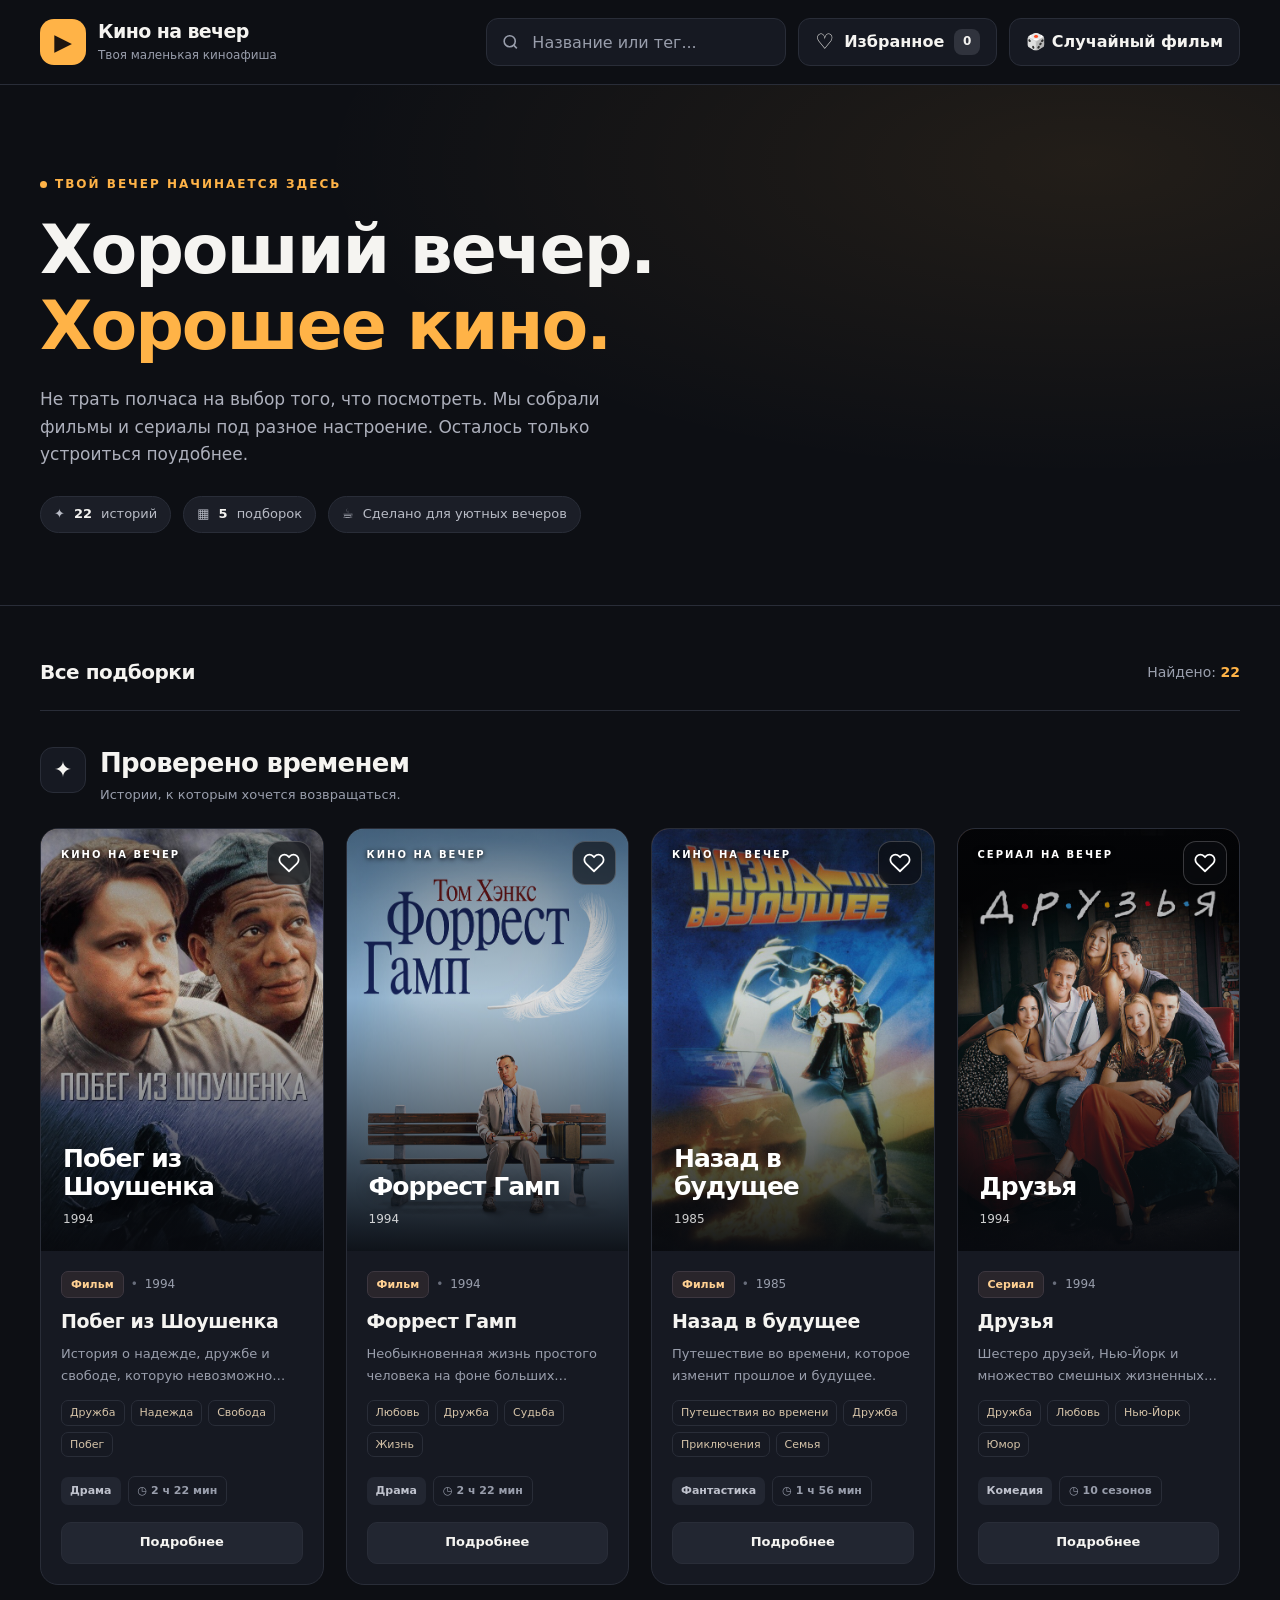
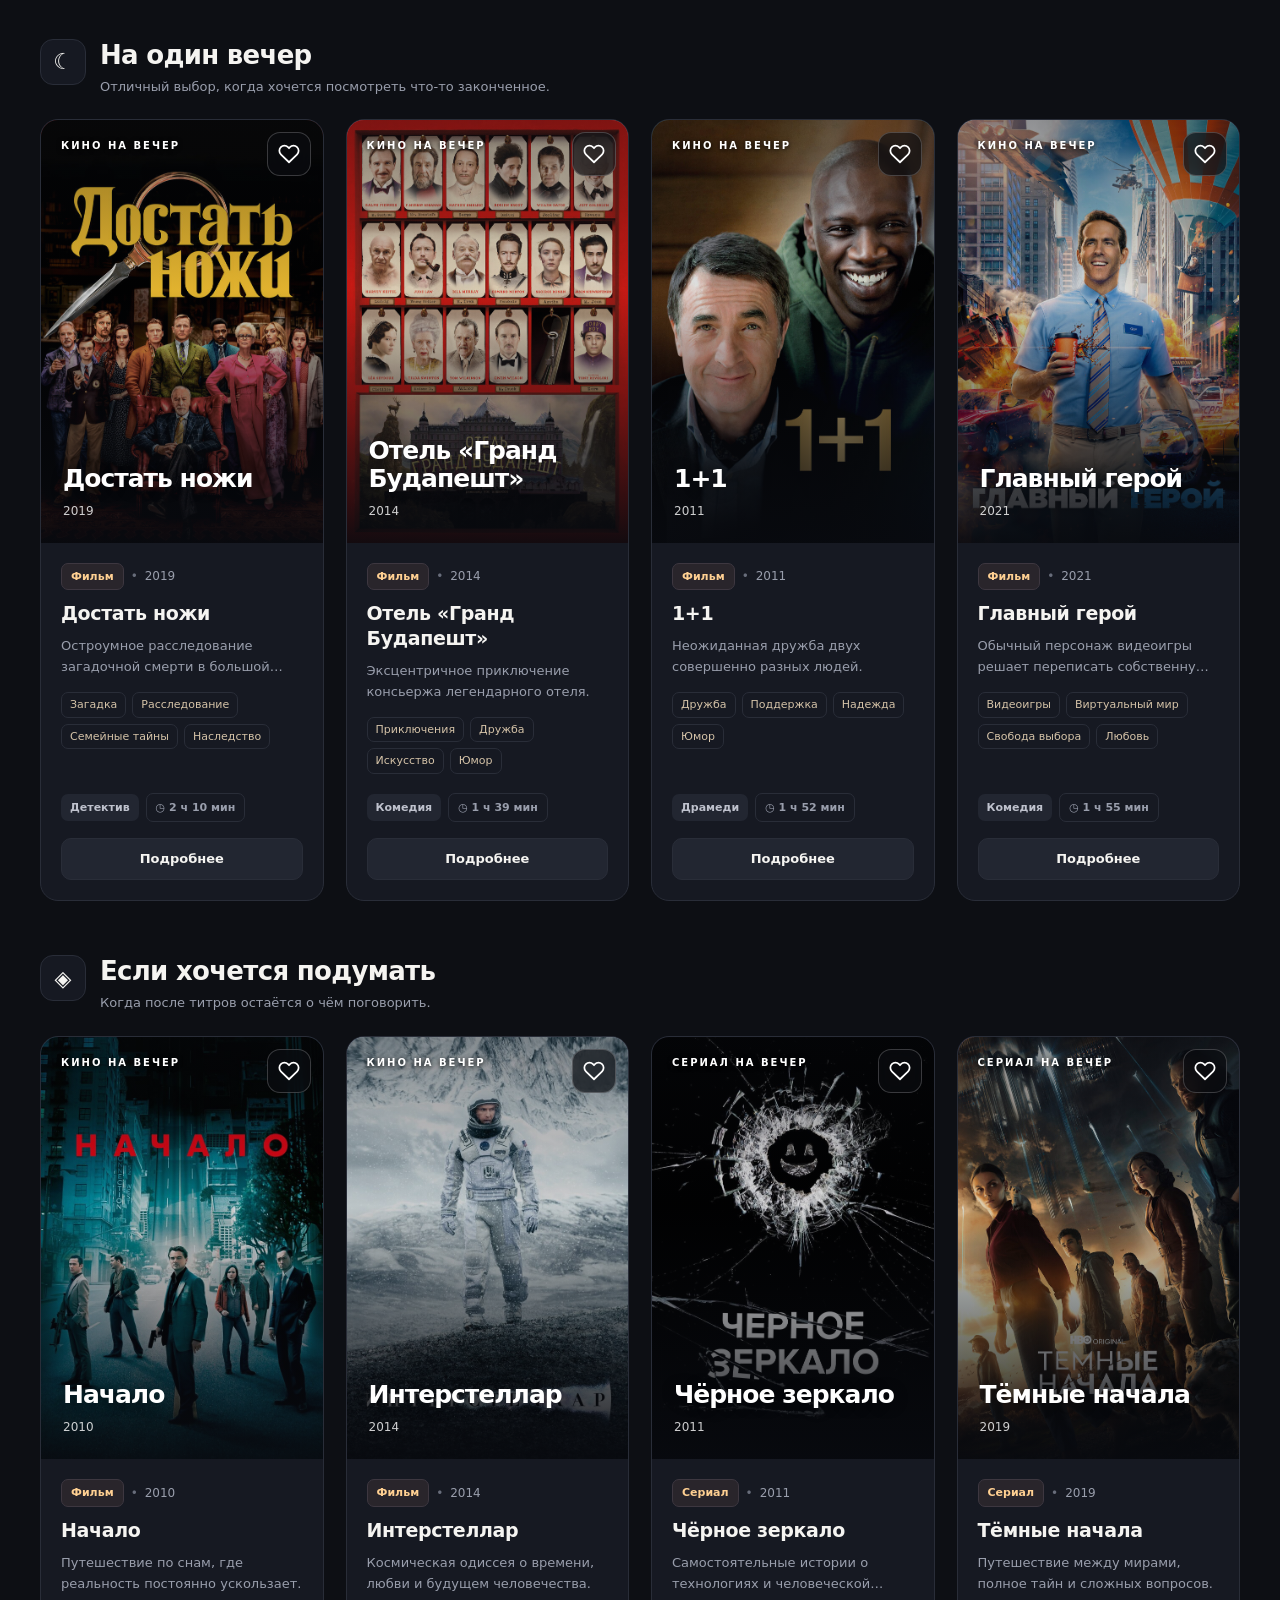
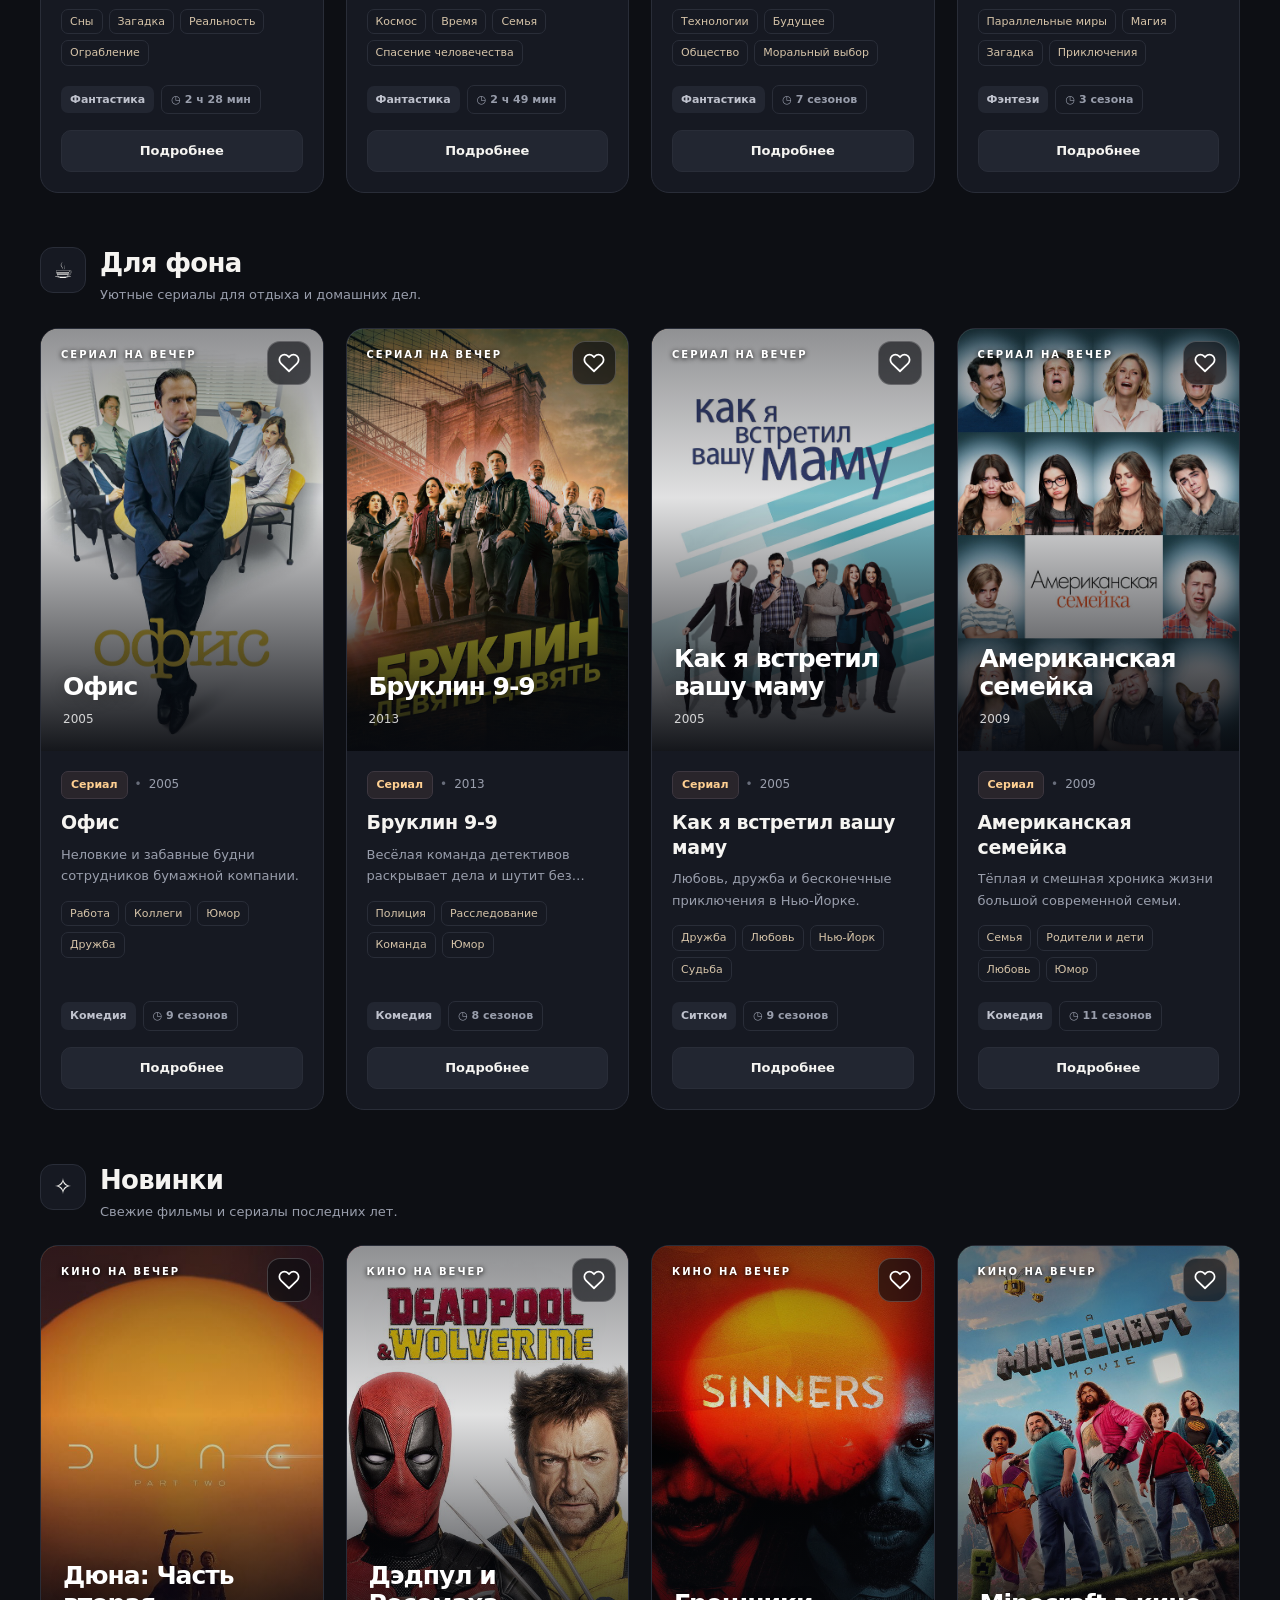
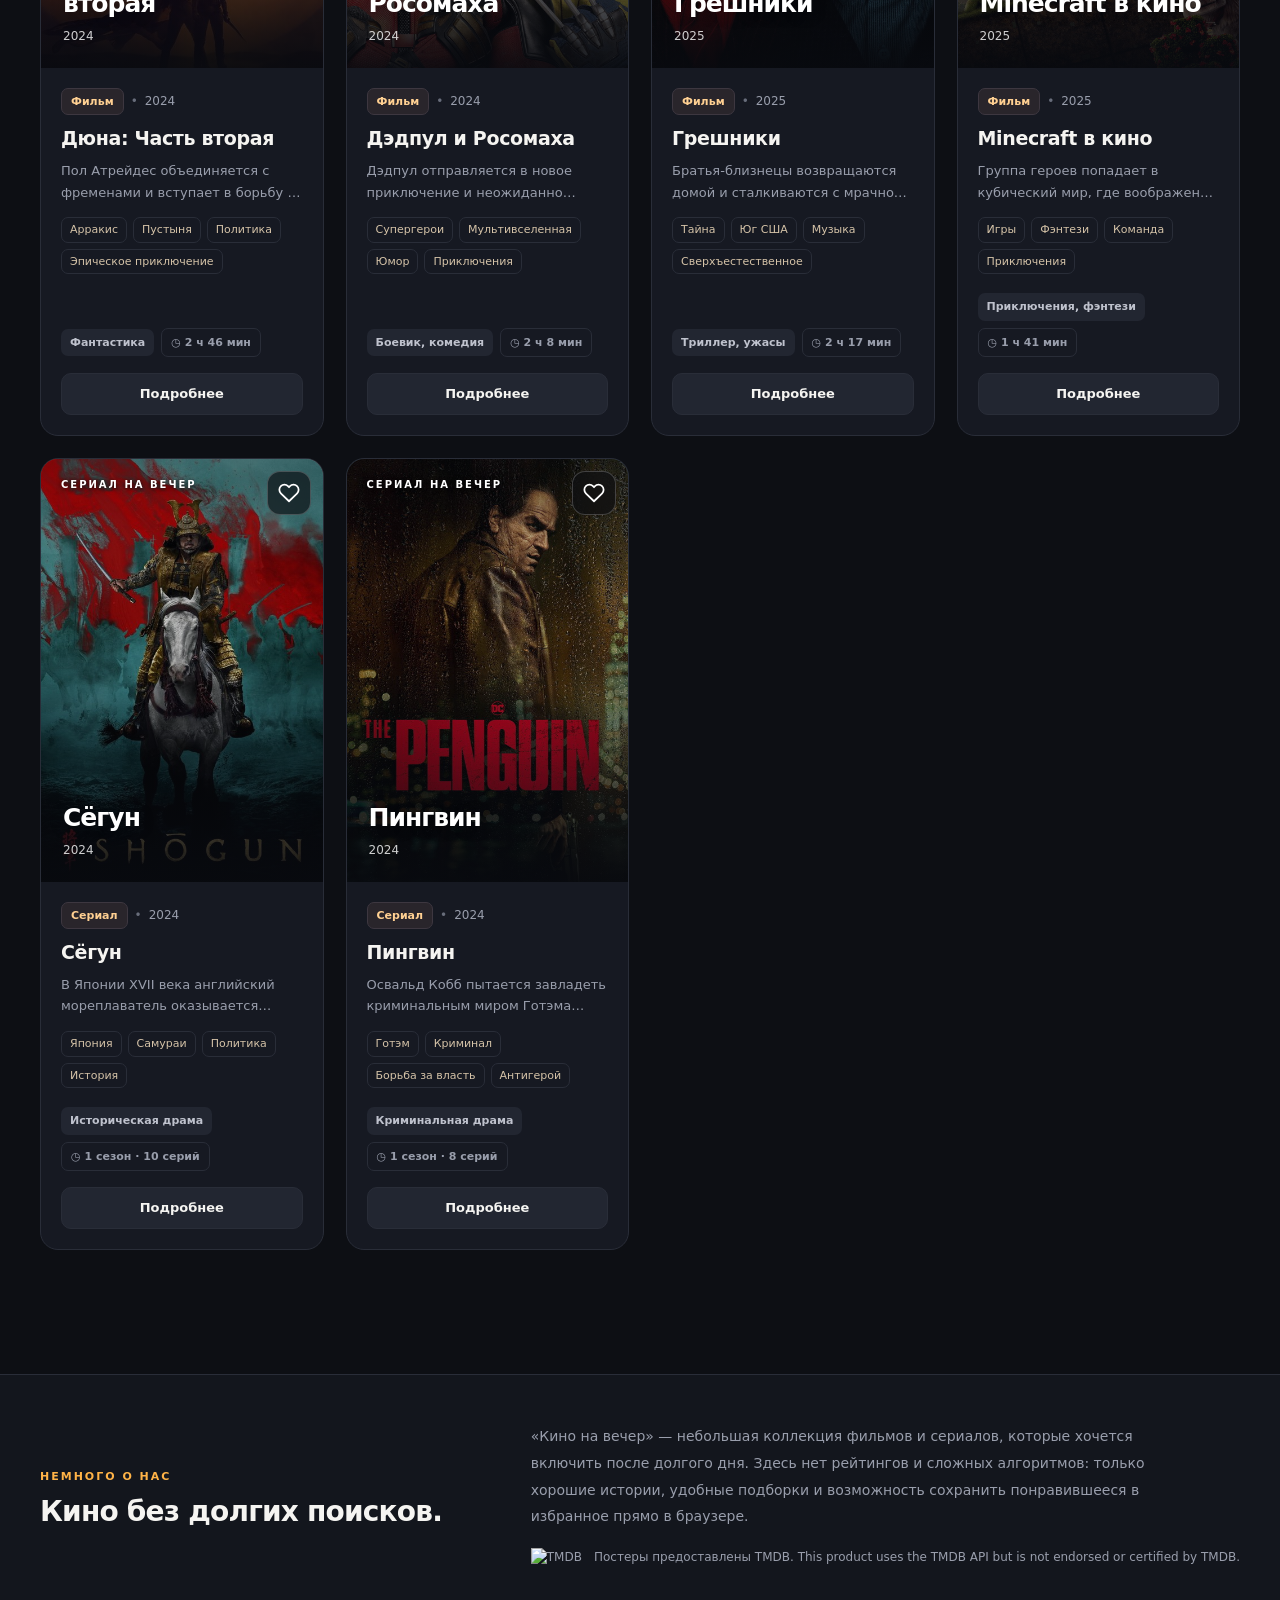
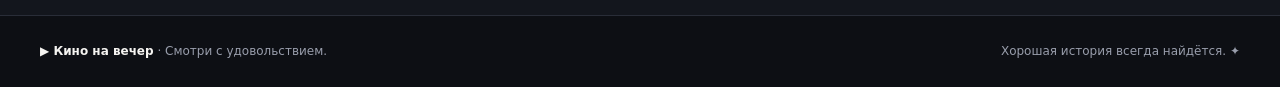
==== commit febc815b: "Remove unnecessary style tags from index.html Removed style tags from index.html." ====
--- a/index.html
+++ b/index.html
@@ -8,6 +8,8 @@
   <meta name="description" content="Кино на вечер — уютные подборки фильмов и сериалов под любое настроение.">
 
   <title>Кино на вечер — Что посмотрим сегодня?</title>
+
+  <link rel="stylesheet" href="style.css">
 
  
 </head>
--- a/style.css
+++ b/style.css
@@ -0,0 +1,1072 @@
+/* ===== Основные настройки ===== */
+
+    :root {
+      color-scheme: dark;
+
+      --bg: #0d0f14;
+      --surface: #161922;
+      --surface-hover: #1c202b;
+      --border: #292d38;
+
+      --text: #f5f4f1;
+      --muted: #999eac;
+      --accent: #ffb347;
+      --accent-hover: #ffc779;
+
+      --radius: 18px;
+      --container: 1200px;
+
+      --transition: 220ms ease;
+    }
+
+    *,
+    *::before,
+    *::after {
+      box-sizing: border-box;
+    }
+
+    html {
+      scroll-behavior: smooth;
+    }
+
+    body {
+      margin: 0;
+      min-width: 320px;
+      background: var(--bg);
+      color: var(--text);
+      font-family: system-ui, -apple-system,
+        BlinkMacSystemFont, "Segoe UI", sans-serif;
+      line-height: 1.6;
+      -webkit-font-smoothing: antialiased;
+    }
+
+    button,
+    input {
+      font: inherit;
+    }
+
+    button {
+      cursor: pointer;
+    }
+
+    button:focus-visible,
+    input:focus-visible,
+    a:focus-visible {
+      outline: 3px solid var(--accent);
+      outline-offset: 4px;
+    }
+
+    a {
+      color: inherit;
+      text-decoration: none;
+    }
+
+    .container {
+      width: min(100% - 36px, var(--container));
+      margin-inline: auto;
+    }
+
+    .hidden {
+      display: none !important;
+    }
+
+    /* ===== Шапка ===== */
+
+    .site-header {
+      position: relative;
+      z-index: 10;
+      background: rgba(13, 15, 20, 0.96);
+      border-bottom: 1px solid var(--border);
+    }
+
+    .header-inner {
+      display: flex;
+      flex-direction: column;
+      gap: 18px;
+      padding-block: 20px;
+    }
+
+    .brand {
+      display: inline-flex;
+      align-items: center;
+      gap: 12px;
+      width: fit-content;
+    }
+
+    .brand-icon {
+      display: grid;
+      place-items: center;
+      width: 46px;
+      height: 46px;
+      border-radius: 14px;
+      background: var(--accent);
+      color: #1d1510;
+      font-size: 23px;
+      flex-shrink: 0;
+    }
+
+    .brand-name {
+      display: block;
+      font-size: 19px;
+      font-weight: 800;
+      letter-spacing: -0.6px;
+      line-height: 1.3;
+    }
+
+    .brand-caption {
+      display: block;
+      margin-top: 2px;
+      color: var(--muted);
+      font-size: 12px;
+    }
+
+    .header-actions {
+      display: flex;
+      flex-direction: column;
+      gap: 12px;
+    }
+
+    .search-wrapper {
+      position: relative;
+      width: 100%;
+    }
+
+    .search-icon {
+      position: absolute;
+      top: 50%;
+      left: 15px;
+      transform: translateY(-50%);
+      color: var(--muted);
+      pointer-events: none;
+    }
+
+    .search-input {
+      width: 100%;
+      height: 48px;
+      padding: 0 45px;
+      color: var(--text);
+      background: var(--surface);
+      border: 1px solid var(--border);
+      border-radius: 12px;
+      outline: none;
+      transition: border-color var(--transition),
+        background var(--transition);
+    }
+
+    .search-input::placeholder {
+      color: var(--muted);
+    }
+
+    .search-input:focus {
+      border-color: var(--accent);
+      background: var(--surface-hover);
+    }
+
+    .search-input:focus-visible {
+      outline: 2px solid var(--accent);
+      outline-offset: 2px;
+    }
+
+    .clear-search {
+      position: absolute;
+      top: 50%;
+      right: 9px;
+      transform: translateY(-50%);
+      width: 32px;
+      height: 32px;
+      border: 0;
+      border-radius: 8px;
+      color: var(--muted);
+      background: transparent;
+      font-size: 20px;
+    }
+
+    .clear-search:hover {
+      color: var(--text);
+      background: var(--border);
+    }
+
+    .favorites-toggle {
+      display: inline-flex;
+      align-items: center;
+      justify-content: center;
+      gap: 10px;
+      min-height: 48px;
+      padding: 10px 16px;
+      border: 1px solid var(--border);
+      border-radius: 12px;
+      background: var(--surface);
+      color: var(--text);
+      font-weight: 600;
+      white-space: nowrap;
+      transition: var(--transition);
+    }
+
+    .favorites-toggle:hover,
+    .favorites-toggle.active {
+      border-color: var(--accent);
+      background: #302519;
+      color: var(--accent);
+    }
+
+    .favorites-toggle .heart {
+      font-size: 21px;
+      line-height: 1;
+    }
+
+    .favorites-count {
+      display: grid;
+      place-items: center;
+      min-width: 26px;
+      height: 26px;
+      padding: 0 7px;
+      border-radius: 8px;
+      background: #30333d;
+      color: var(--text);
+      font-size: 12px;
+      font-weight: 800;
+    }
+
+    .favorites-toggle.active .favorites-count {
+      background: var(--accent);
+      color: #19130e;
+    }
+
+    .random-movie {
+      display: inline-flex;
+      align-items: center;
+      justify-content: center;
+      gap: 8px;
+      min-height: 48px;
+      padding: 10px 16px;
+      border: 1px solid var(--border);
+      border-radius: 12px;
+      background: var(--surface);
+      color: var(--text);
+      font-weight: 600;
+      white-space: nowrap;
+      transition: var(--transition);
+    }
+
+    .random-movie:hover {
+      border-color: var(--accent);
+      background: #302519;
+      color: var(--accent);
+    }
+
+    .random-movie:focus-visible {
+      outline: 2px solid var(--accent);
+      outline-offset: 2px;
+    }
+
+    .random-movie-dialog {
+      width: min(92vw, 480px);
+      padding: 0;
+      border: 1px solid var(--border);
+      border-radius: 18px;
+      color: var(--text);
+      background: var(--surface);
+    }
+
+    .random-movie-dialog::backdrop {
+      background: rgba(0, 0, 0, .72);
+      backdrop-filter: blur(4px);
+    }
+
+    .random-movie-dialog-content {
+      position: relative;
+      padding: 28px;
+      text-align: center;
+    }
+
+    .random-movie-close {
+      position: absolute;
+      top: 12px;
+      right: 14px;
+      border: 0;
+      color: var(--muted);
+      background: transparent;
+      font-size: 24px;
+      cursor: pointer;
+    }
+
+    .random-movie-poster {
+      width: 150px;
+      height: 210px;
+      margin-bottom: 18px;
+      border-radius: 12px;
+      object-fit: cover;
+    }
+
+    .random-movie-dialog h2 {
+      margin-bottom: 8px;
+    }
+
+    .random-movie-dialog p {
+      color: var(--muted);
+    }
+
+    .movie-details-dialog {
+      width: min(92vw, 640px);
+      max-height: min(86vh, 760px);
+      overflow-y: auto;
+      padding: 0;
+      border: 1px solid var(--border);
+      border-radius: 18px;
+      color: var(--text);
+      background: var(--surface);
+    }
+
+    .movie-details-dialog::backdrop {
+      background: rgba(0, 0, 0, .72);
+      backdrop-filter: blur(4px);
+    }
+
+    .movie-details-content {
+      position: relative;
+      padding: clamp(24px, 5vw, 38px);
+    }
+
+    .movie-details-content h2 {
+      margin: 0 42px 22px 0;
+      font-size: clamp(23px, 5vw, 30px);
+      line-height: 1.25;
+    }
+
+    .movie-details-meta {
+      display: grid;
+      grid-template-columns: repeat(auto-fit, minmax(125px, 1fr));
+      gap: 12px;
+      margin: 0;
+    }
+
+    .movie-details-meta div {
+      min-width: 0;
+      padding: 12px;
+      border: 1px solid var(--border);
+      border-radius: 11px;
+      background: #1b1e27;
+    }
+
+    .movie-details-meta dt {
+      margin-bottom: 4px;
+      color: var(--muted);
+      font-size: 11px;
+    }
+
+    .movie-details-meta dd {
+      margin: 0;
+      font-size: 14px;
+      font-weight: 650;
+      overflow-wrap: anywhere;
+    }
+
+    .movie-details-section {
+      margin-top: 24px;
+    }
+
+    .movie-details-section h3 {
+      margin: 0 0 10px;
+      font-size: 15px;
+    }
+
+    .movie-details-tags {
+      display: flex;
+      flex-wrap: wrap;
+      gap: 7px;
+      margin: 0;
+      padding: 0;
+      list-style: none;
+    }
+
+    .movie-details-description {
+      margin: 0;
+      color: #d0d1d8;
+      font-size: 14px;
+      line-height: 1.8;
+      white-space: pre-line;
+    }
+
+    .movie-details-sources {
+      display: flex;
+      flex-wrap: wrap;
+      align-items: center;
+      gap: 8px 14px;
+      margin-top: 24px;
+      padding-top: 16px;
+      border-top: 1px solid var(--border);
+      color: var(--muted);
+      font-size: 12px;
+    }
+
+    .movie-details-sources a {
+      color: var(--accent);
+      text-decoration: underline;
+      text-underline-offset: 3px;
+    }
+
+    .movie-details-sources a:hover {
+      color: var(--accent-hover);
+    }
+
+    /* ===== Главный экран ===== */
+
+    .hero {
+      position: relative;
+      overflow: hidden;
+      padding: 62px 0 50px;
+      border-bottom: 1px solid var(--border);
+      background:
+        radial-gradient(
+          ellipse at 85% 15%,
+          rgba(255, 179, 71, 0.09),
+          transparent 50%
+        ),
+        var(--bg);
+    }
+
+    .eyebrow {
+      display: inline-flex;
+      align-items: center;
+      gap: 8px;
+      margin-bottom: 18px;
+      color: var(--accent);
+      font-size: 12px;
+      font-weight: 800;
+      letter-spacing: 2px;
+      text-transform: uppercase;
+    }
+
+    .eyebrow::before {
+      content: "";
+      width: 7px;
+      height: 7px;
+      background: var(--accent);
+      border-radius: 50%;
+    }
+
+    .hero h1 {
+      max-width: 780px;
+      margin: 0;
+      font-size: clamp(36px, 7vw, 68px);
+      line-height: 1.12;
+      letter-spacing: -2px;
+      font-weight: 850;
+    }
+
+    .hero h1 span {
+      color: var(--accent);
+    }
+
+    .hero-description {
+      max-width: 560px;
+      margin: 22px 0 28px;
+      color: #adb0bc;
+      font-size: 16px;
+    }
+
+    .hero-stats {
+      display: flex;
+      flex-wrap: wrap;
+      gap: 12px;
+    }
+
+    .stat-chip {
+      display: inline-flex;
+      align-items: center;
+      gap: 9px;
+      min-height: 37px;
+      padding: 7px 13px;
+      background: #1b1e27;
+      border: 1px solid var(--border);
+      border-radius: 100px;
+      color: #b8bbc5;
+      font-size: 13px;
+    }
+
+    .stat-chip strong {
+      color: var(--text);
+    }
+
+    /* ===== Каталог ===== */
+
+    .catalog {
+      padding-block: 40px 70px;
+    }
+
+    .catalog-toolbar {
+      display: flex;
+      flex-wrap: wrap;
+      justify-content: space-between;
+      align-items: center;
+      gap: 14px;
+      margin-bottom: 36px;
+      padding-bottom: 22px;
+      border-bottom: 1px solid var(--border);
+    }
+
+    .catalog-label {
+      margin: 0;
+      font-size: 20px;
+      font-weight: 800;
+      letter-spacing: -0.5px;
+    }
+
+    .results-count {
+      color: var(--muted);
+      font-size: 14px;
+    }
+
+    .results-count strong {
+      color: var(--accent);
+      font-variant-numeric: tabular-nums;
+    }
+
+    .collection {
+      margin-bottom: 54px;
+    }
+
+    .collection-heading {
+      display: flex;
+      align-items: flex-start;
+      gap: 14px;
+      margin-bottom: 22px;
+    }
+
+    .collection-icon {
+      display: grid;
+      place-items: center;
+      flex-shrink: 0;
+      width: 46px;
+      height: 46px;
+      border: 1px solid var(--border);
+      border-radius: 13px;
+      background: var(--surface);
+      font-size: 22px;
+    }
+
+    .collection-heading h2 {
+      margin: 0;
+      font-size: clamp(20px, 3vw, 26px);
+      letter-spacing: -0.7px;
+      line-height: 1.3;
+    }
+
+    .collection-heading p {
+      margin: 4px 0 0;
+      color: var(--muted);
+      font-size: 13px;
+    }
+
+    .movie-grid {
+      display: grid;
+      grid-template-columns: minmax(0, 1fr);
+      gap: 20px;
+    }
+
+    /* ===== Карточки ===== */
+
+    .movie-card {
+      position: relative;
+      display: flex;
+      flex-direction: column;
+      overflow: hidden;
+      min-width: 0;
+      background: var(--surface);
+      border: 1px solid var(--border);
+      border-radius: var(--radius);
+      transition:
+        transform var(--transition),
+        box-shadow var(--transition),
+        border-color var(--transition);
+    }
+
+    .movie-card:hover {
+      transform: translateY(-5px);
+      border-color: #47414a;
+      box-shadow: 0 18px 42px rgba(0, 0, 0, 0.23);
+    }
+
+    .movie-poster {
+      position: relative;
+      display: flex;
+      flex-direction: column;
+      justify-content: flex-end;
+      overflow: hidden;
+      width: 100%;
+      aspect-ratio: 2 / 3;
+      padding: 22px;
+      background:
+        radial-gradient(
+          ellipse at 82% 16%,
+          rgba(255, 255, 255, 0.21),
+          transparent 42%
+        ),
+        linear-gradient(
+          150deg,
+          var(--poster-color),
+          #11131c 95%
+        );
+      isolation: isolate;
+    }
+
+    .movie-poster::before {
+      content: "";
+      position: absolute;
+      z-index: -1;
+      width: 205px;
+      height: 205px;
+      right: -62px;
+      top: -80px;
+      border: 1px solid rgba(255, 255, 255, 0.2);
+      border-radius: 50%;
+      box-shadow:
+        0 0 0 34px rgba(255, 255, 255, 0.035),
+        0 0 0 68px rgba(255, 255, 255, 0.025);
+      transition: transform 400ms ease;
+    }
+
+    .movie-card:hover .movie-poster:not(.has-poster)::before {
+      transform: scale(1.12);
+    }
+
+    .poster-image {
+      position: absolute;
+      z-index: -2;
+      inset: 0;
+      width: 100%;
+      height: 100%;
+      object-fit: cover;
+      opacity: 0;
+    }
+
+    .has-poster .poster-image {
+      opacity: 1;
+    }
+
+    .movie-poster.has-poster::before {
+      inset: 0;
+      width: auto;
+      height: auto;
+      border: 0;
+      border-radius: 0;
+      box-shadow: none;
+      background: linear-gradient(
+        to top,
+        rgba(8, 10, 15, 0.95),
+        rgba(8, 10, 15, 0.12) 60%,
+        rgba(8, 10, 15, 0.45)
+      );
+    }
+
+    .has-poster .poster-mark {
+      color: #fff;
+      text-shadow: 0 1px 5px #000;
+    }
+
+    .poster-mark {
+      position: absolute;
+      top: 18px;
+      left: 20px;
+      color: rgba(255, 255, 255, 0.65);
+      font-size: 10px;
+      font-weight: 800;
+      letter-spacing: 2px;
+      text-transform: uppercase;
+    }
+
+    .poster-title {
+      max-width: 95%;
+      margin: 0;
+      color: #fff;
+      font-size: clamp(24px, 6vw, 30px);
+      font-weight: 850;
+      letter-spacing: -1px;
+      line-height: 1.12;
+      text-wrap: balance;
+      text-shadow: 0 2px 15px rgba(0, 0, 0, 0.3);
+    }
+
+    .poster-year {
+      margin-top: 9px;
+      color: rgba(255, 255, 255, 0.8);
+      font-size: 12px;
+    }
+
+    .favorite-button {
+      position: absolute;
+      z-index: 2;
+      top: 12px;
+      right: 12px;
+      display: grid;
+      place-items: center;
+      width: 44px;
+      height: 44px;
+      border: 1px solid rgba(255, 255, 255, 0.2);
+      border-radius: 13px;
+      background: rgba(11, 13, 18, 0.65);
+      color: #fff;
+      backdrop-filter: blur(8px);
+      -webkit-backdrop-filter: blur(8px);
+      transition: var(--transition);
+    }
+
+    .favorite-button:hover {
+      transform: scale(1.08);
+      background: #3a281c;
+      color: var(--accent);
+    }
+
+    .favorite-button.is-favorite {
+      color: var(--accent);
+      border-color: rgba(255, 179, 71, 0.45);
+      background: #3b2a1d;
+    }
+
+    .favorite-button svg {
+      width: 22px;
+      height: 22px;
+      stroke: currentColor;
+      stroke-width: 1.9;
+      fill: none;
+      transition: var(--transition);
+    }
+
+    .favorite-button.is-favorite svg {
+      fill: currentColor;
+    }
+
+    .movie-content {
+      display: flex;
+      flex: 1;
+      flex-direction: column;
+      padding: 20px;
+    }
+
+    .movie-meta {
+      display: flex;
+      flex-wrap: wrap;
+      align-items: center;
+      gap: 7px;
+      margin-bottom: 11px;
+      font-size: 12px;
+      color: var(--muted);
+    }
+
+    .type-badge {
+      display: inline-flex;
+      align-items: center;
+      padding: 4px 9px;
+      border: 1px solid #3d3740;
+      background: #29252b;
+      border-radius: 7px;
+      color: #ffd092;
+      font-size: 11px;
+      font-weight: 700;
+    }
+
+    .meta-dot {
+      color: #686d7b;
+    }
+
+    .movie-title {
+      margin: 0 0 9px;
+      color: var(--text);
+      font-size: 19px;
+      font-weight: 800;
+      line-height: 1.3;
+      letter-spacing: -0.35px;
+    }
+
+    .movie-description {
+      display: -webkit-box;
+      overflow: hidden;
+      -webkit-box-orient: vertical;
+      -webkit-line-clamp: 2;
+      margin: 0;
+      color: var(--muted);
+      font-size: 13px;
+      line-height: 1.65;
+      min-height: 43px;
+    }
+
+    .movie-footer {
+      display: flex;
+      flex-wrap: wrap;
+      gap: 7px;
+      align-items: center;
+      margin-top: auto;
+      padding-top: 19px;
+    }
+
+    .movie-tags {
+      display: flex;
+      flex-wrap: wrap;
+      gap: 6px;
+      margin: 14px 0 0;
+      padding: 0;
+      list-style: none;
+    }
+
+    .theme-tag {
+      padding: 3px 8px;
+      border: 1px solid var(--border);
+      border-radius: 7px;
+      color: #d5c3a8;
+      font-size: 11px;
+    }
+
+    .genre-tag,
+    .duration-tag {
+      display: inline-flex;
+      align-items: center;
+      padding: 5px 9px;
+      background: #222631;
+      border-radius: 7px;
+      color: #bfc2cd;
+      font-size: 11px;
+      font-weight: 600;
+    }
+
+    .duration-tag {
+      background: transparent;
+      border: 1px solid var(--border);
+      color: var(--muted);
+    }
+
+    .movie-details-button {
+      min-height: 42px;
+      margin-top: 16px;
+      padding: 9px 13px;
+      border: 1px solid var(--border);
+      border-radius: 10px;
+      background: #222631;
+      color: var(--text);
+      font-size: 13px;
+      font-weight: 700;
+      transition: var(--transition);
+    }
+
+    .movie-details-button:hover {
+      border-color: var(--accent);
+      background: #302519;
+      color: var(--accent);
+    }
+
+    /* ===== Пустые результаты ===== */
+
+    .empty-state {
+      display: flex;
+      flex-direction: column;
+      align-items: center;
+      justify-content: center;
+      min-height: 310px;
+      padding: 45px 20px;
+      border: 1px dashed #383b46;
+      border-radius: 20px;
+      text-align: center;
+    }
+
+    .empty-icon {
+      display: grid;
+      place-items: center;
+      width: 70px;
+      height: 70px;
+      margin-bottom: 20px;
+      background: #24212a;
+      border-radius: 20px;
+      color: var(--accent);
+      font-size: 32px;
+    }
+
+    .empty-state h2 {
+      margin: 0 0 10px;
+      font-size: 22px;
+    }
+
+    .empty-state p {
+      max-width: 400px;
+      margin: 0;
+      color: var(--muted);
+      font-size: 14px;
+    }
+
+    .empty-action {
+      margin-top: 22px;
+      padding: 12px 20px;
+      border: 0;
+      border-radius: 11px;
+      background: var(--accent);
+      color: #1e160e;
+      font-weight: 800;
+      transition: var(--transition);
+    }
+
+    .empty-action:hover {
+      background: var(--accent-hover);
+      transform: translateY(-2px);
+    }
+
+    /* ===== О проекте ===== */
+
+    .about {
+      padding: 48px 0;
+      background: #13161d;
+      border-top: 1px solid var(--border);
+      border-bottom: 1px solid var(--border);
+    }
+
+    .about-inner {
+      display: flex;
+      flex-direction: column;
+      gap: 18px;
+    }
+
+    .about-label {
+      color: var(--accent);
+      font-size: 11px;
+      font-weight: 800;
+      letter-spacing: 2px;
+      text-transform: uppercase;
+    }
+
+    .about h2 {
+      margin: 8px 0 0;
+      font-size: 28px;
+      line-height: 1.2;
+      letter-spacing: -0.8px;
+    }
+
+    .about p {
+      max-width: 670px;
+      margin: 0;
+      color: var(--muted);
+      font-size: 14px;
+      line-height: 1.9;
+    }
+
+    .about-credits {
+      display: flex;
+      align-items: center;
+      gap: 12px;
+      margin-top: 18px;
+      color: var(--muted);
+      font-size: 12px;
+      line-height: 1.6;
+    }
+
+    .about-credits img {
+      width: 72px;
+      height: auto;
+      flex-shrink: 0;
+    }
+
+    /* ===== Подвал ===== */
+
+    .site-footer {
+      padding: 26px 0;
+    }
+
+    .footer-inner {
+      display: flex;
+      flex-direction: column;
+      align-items: flex-start;
+      gap: 10px;
+      color: var(--muted);
+      font-size: 12px;
+    }
+
+    .footer-inner strong {
+      color: var(--text);
+    }
+
+    /* ===== Адаптивность ===== */
+
+    @media (min-width: 600px) {
+      .header-inner {
+        flex-direction: row;
+        justify-content: space-between;
+        align-items: center;
+      }
+
+      .header-actions {
+        flex-direction: row;
+        align-items: center;
+      }
+
+      .search-wrapper {
+        width: 230px;
+      }
+
+      .movie-grid {
+        grid-template-columns: repeat(2, minmax(0, 1fr));
+      }
+
+      .poster-title {
+        font-size: 27px;
+      }
+
+      .footer-inner {
+        flex-direction: row;
+        justify-content: space-between;
+        align-items: center;
+      }
+    }
+
+    @media (min-width: 900px) {
+      .header-inner {
+        padding-block: 18px;
+      }
+
+      .search-wrapper {
+        width: 300px;
+      }
+
+      .hero {
+        padding: 85px 0 72px;
+      }
+
+      .hero-description {
+        font-size: 17px;
+      }
+
+      .catalog {
+        padding-top: 50px;
+      }
+
+      .movie-grid {
+        grid-template-columns: repeat(3, minmax(0, 1fr));
+        gap: 22px;
+      }
+
+      .about-inner {
+        flex-direction: row;
+        align-items: center;
+        justify-content: space-between;
+        gap: 65px;
+      }
+
+      .about-inner > div:first-child {
+        flex-shrink: 0;
+      }
+    }
+
+    @media (min-width: 1150px) {
+      .movie-grid {
+        grid-template-columns: repeat(4, minmax(0, 1fr));
+      }
+
+      .poster-title {
+        font-size: 25px;
+      }
+    }
+
+    @media (prefers-reduced-motion: reduce) {
+      *,
+      *::before,
+      *::after {
+        scroll-behavior: auto !important;
+        transition-duration: 0.01ms !important;
+        animation-duration: 0.01ms !important;
+      }
+    }
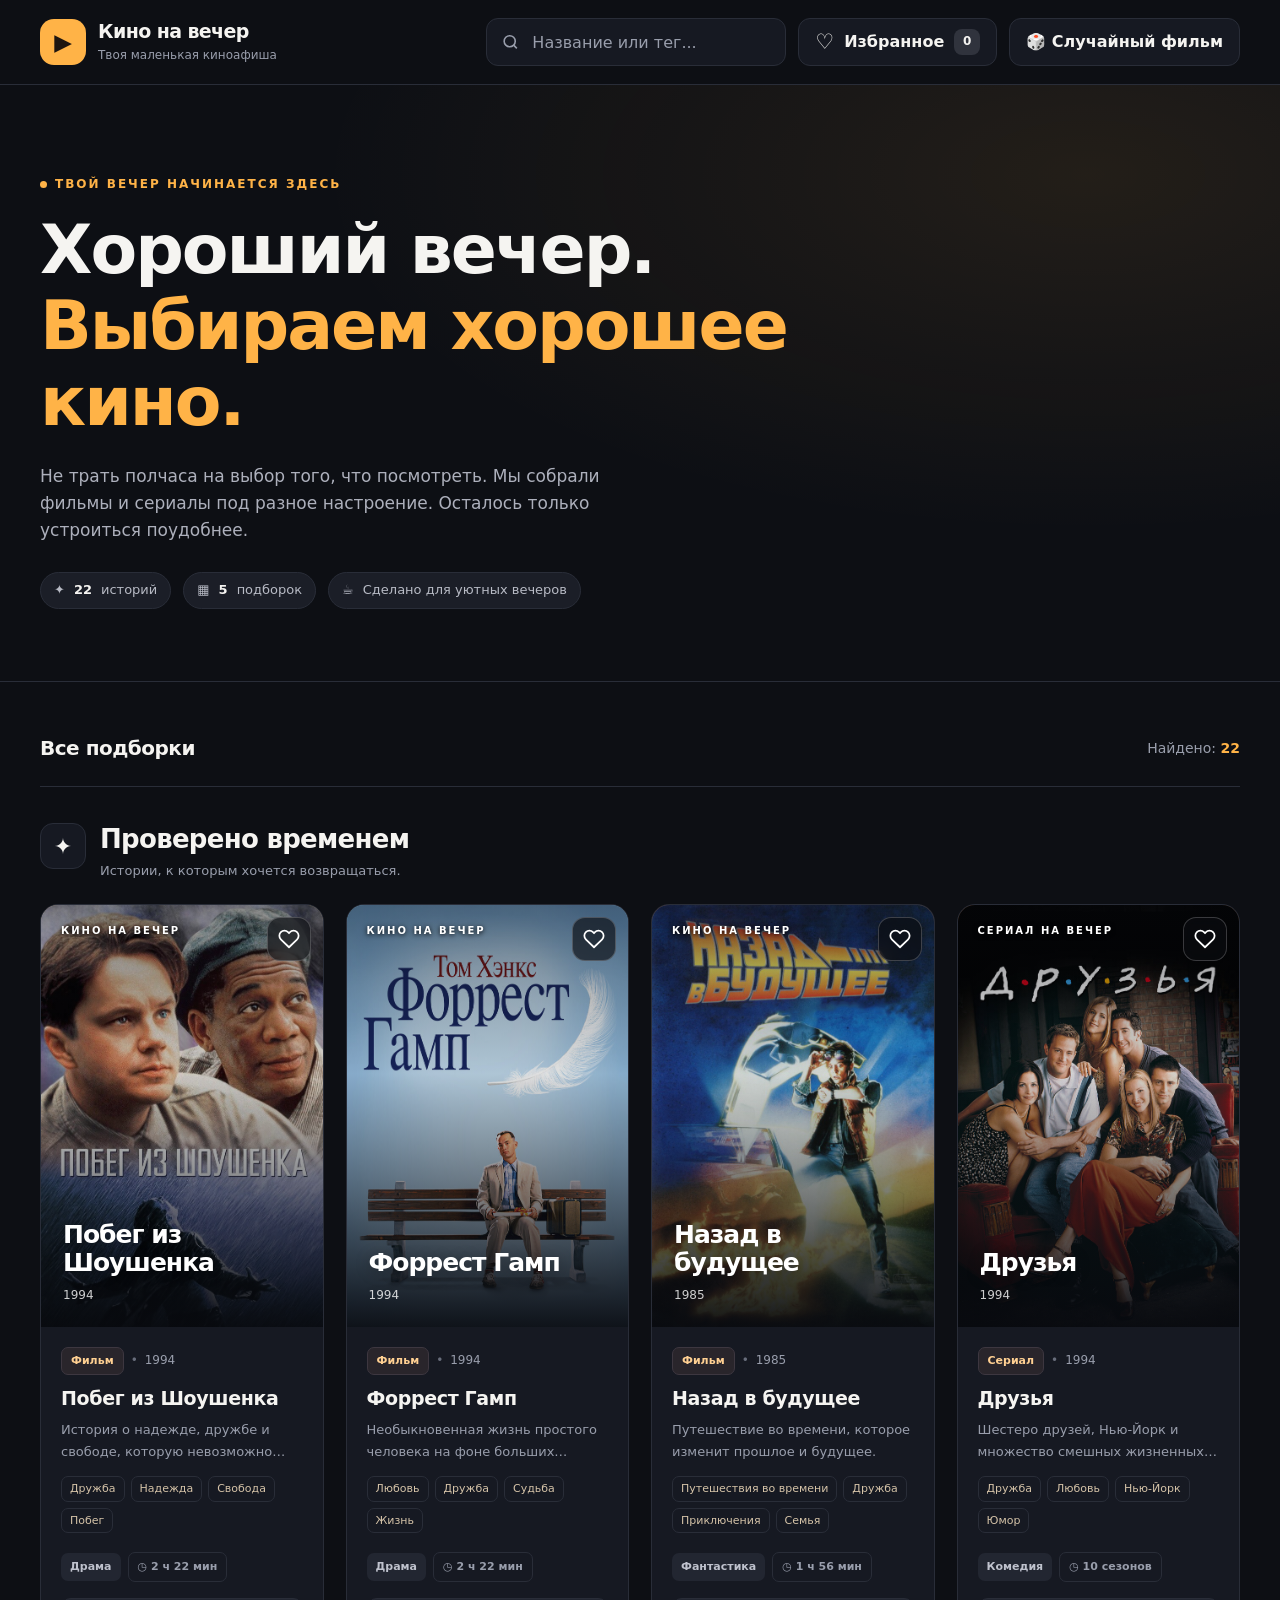
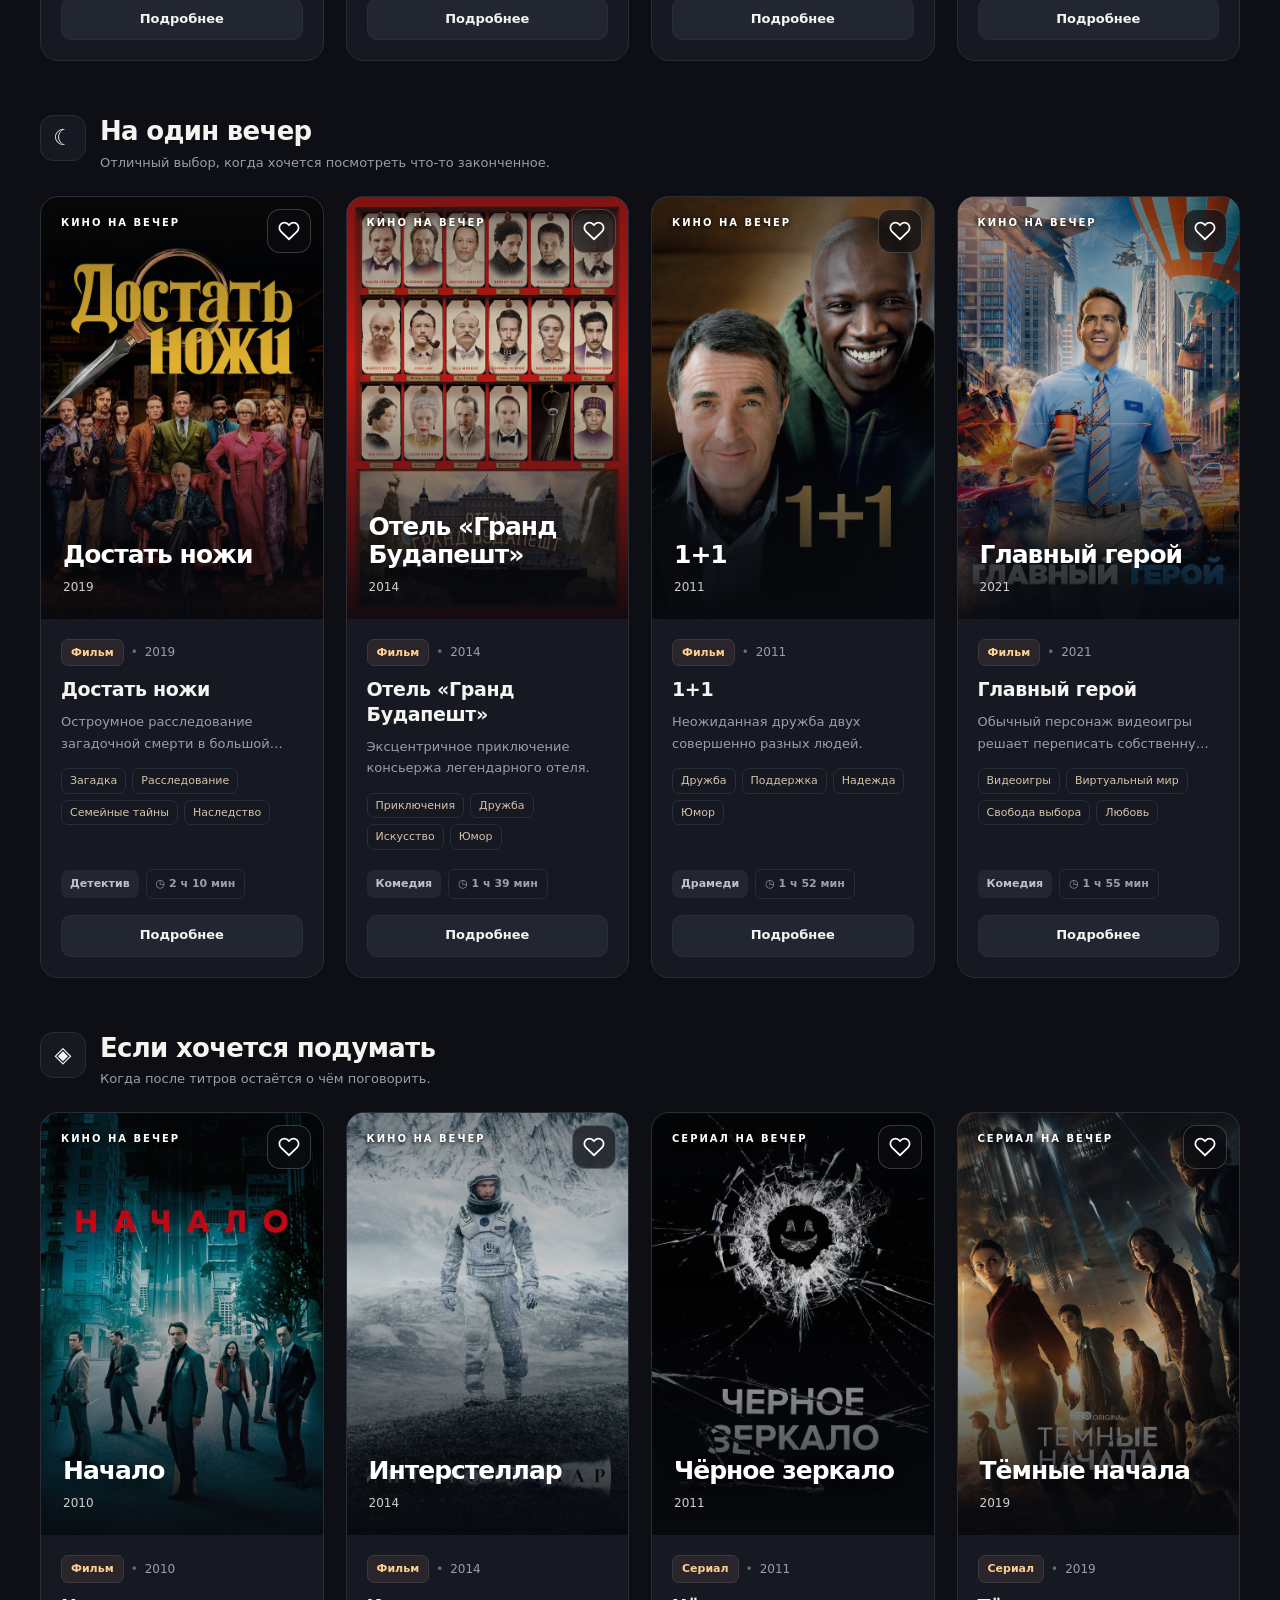
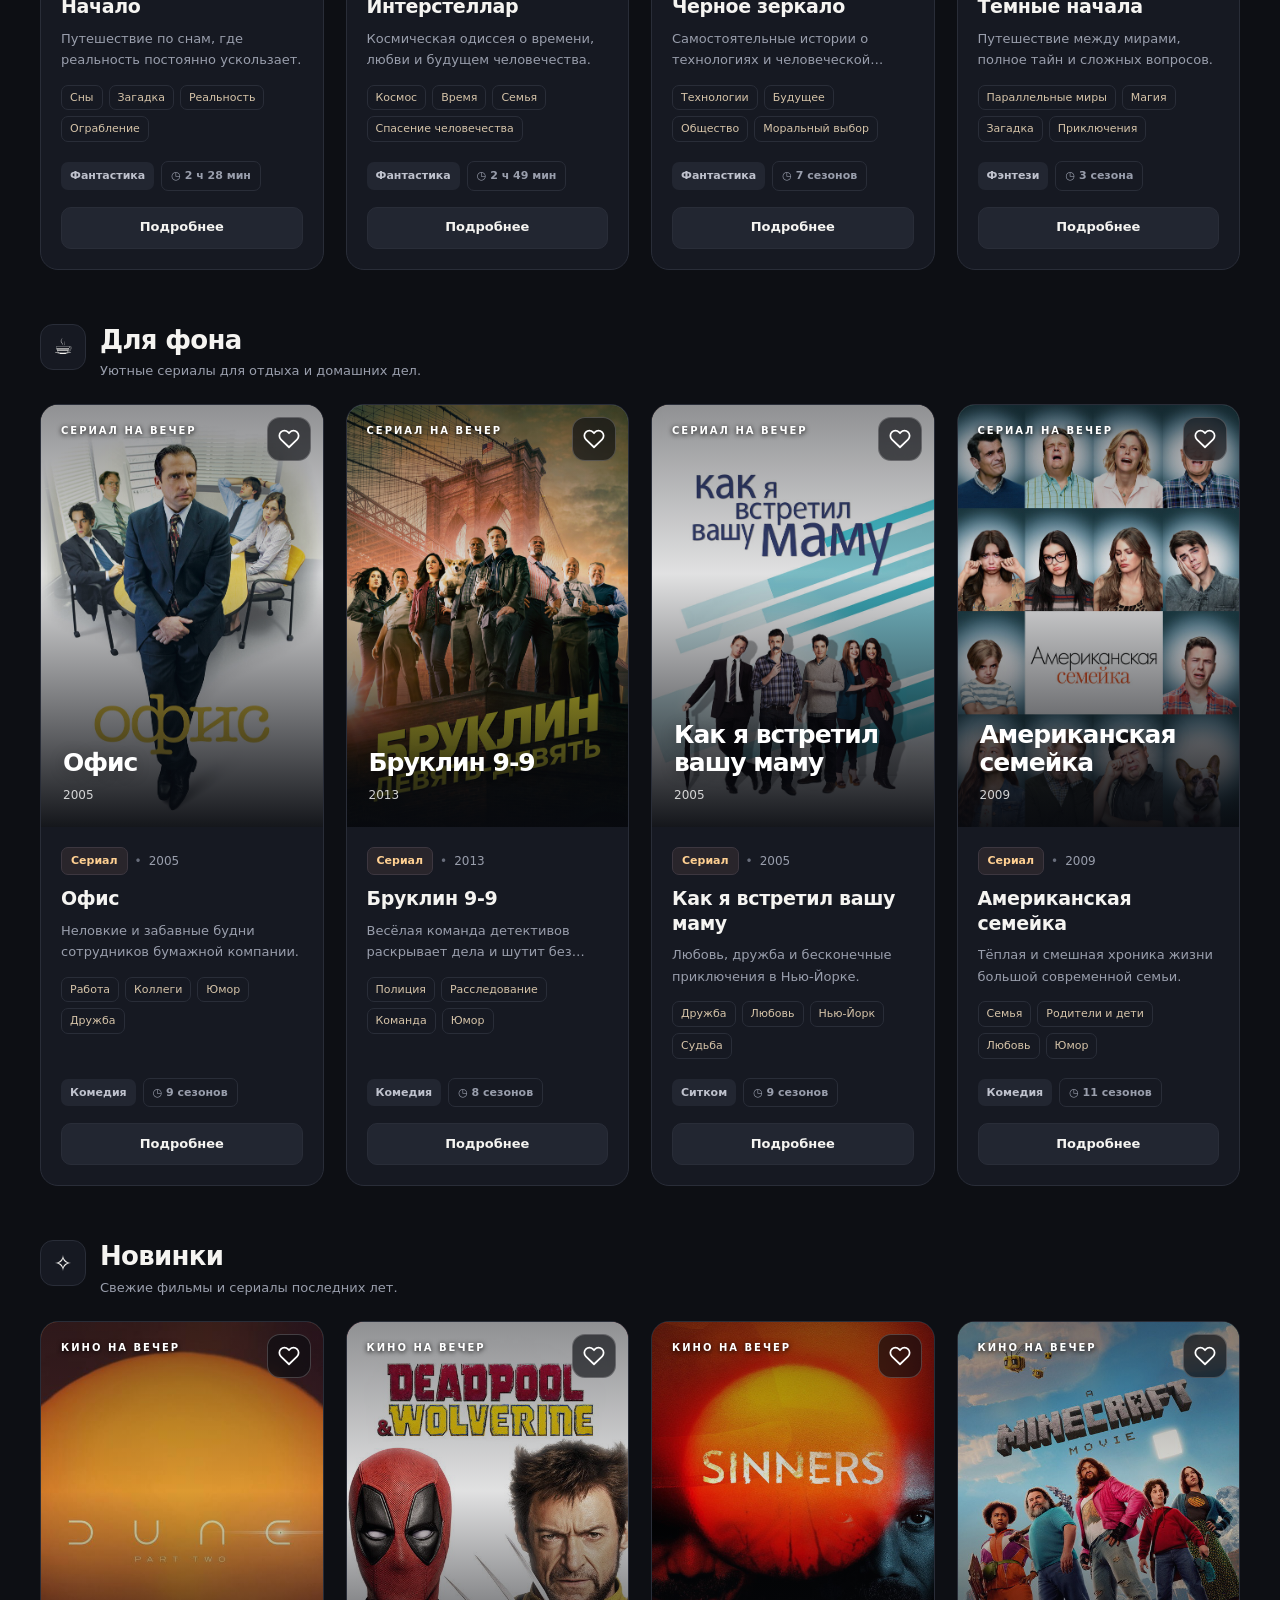
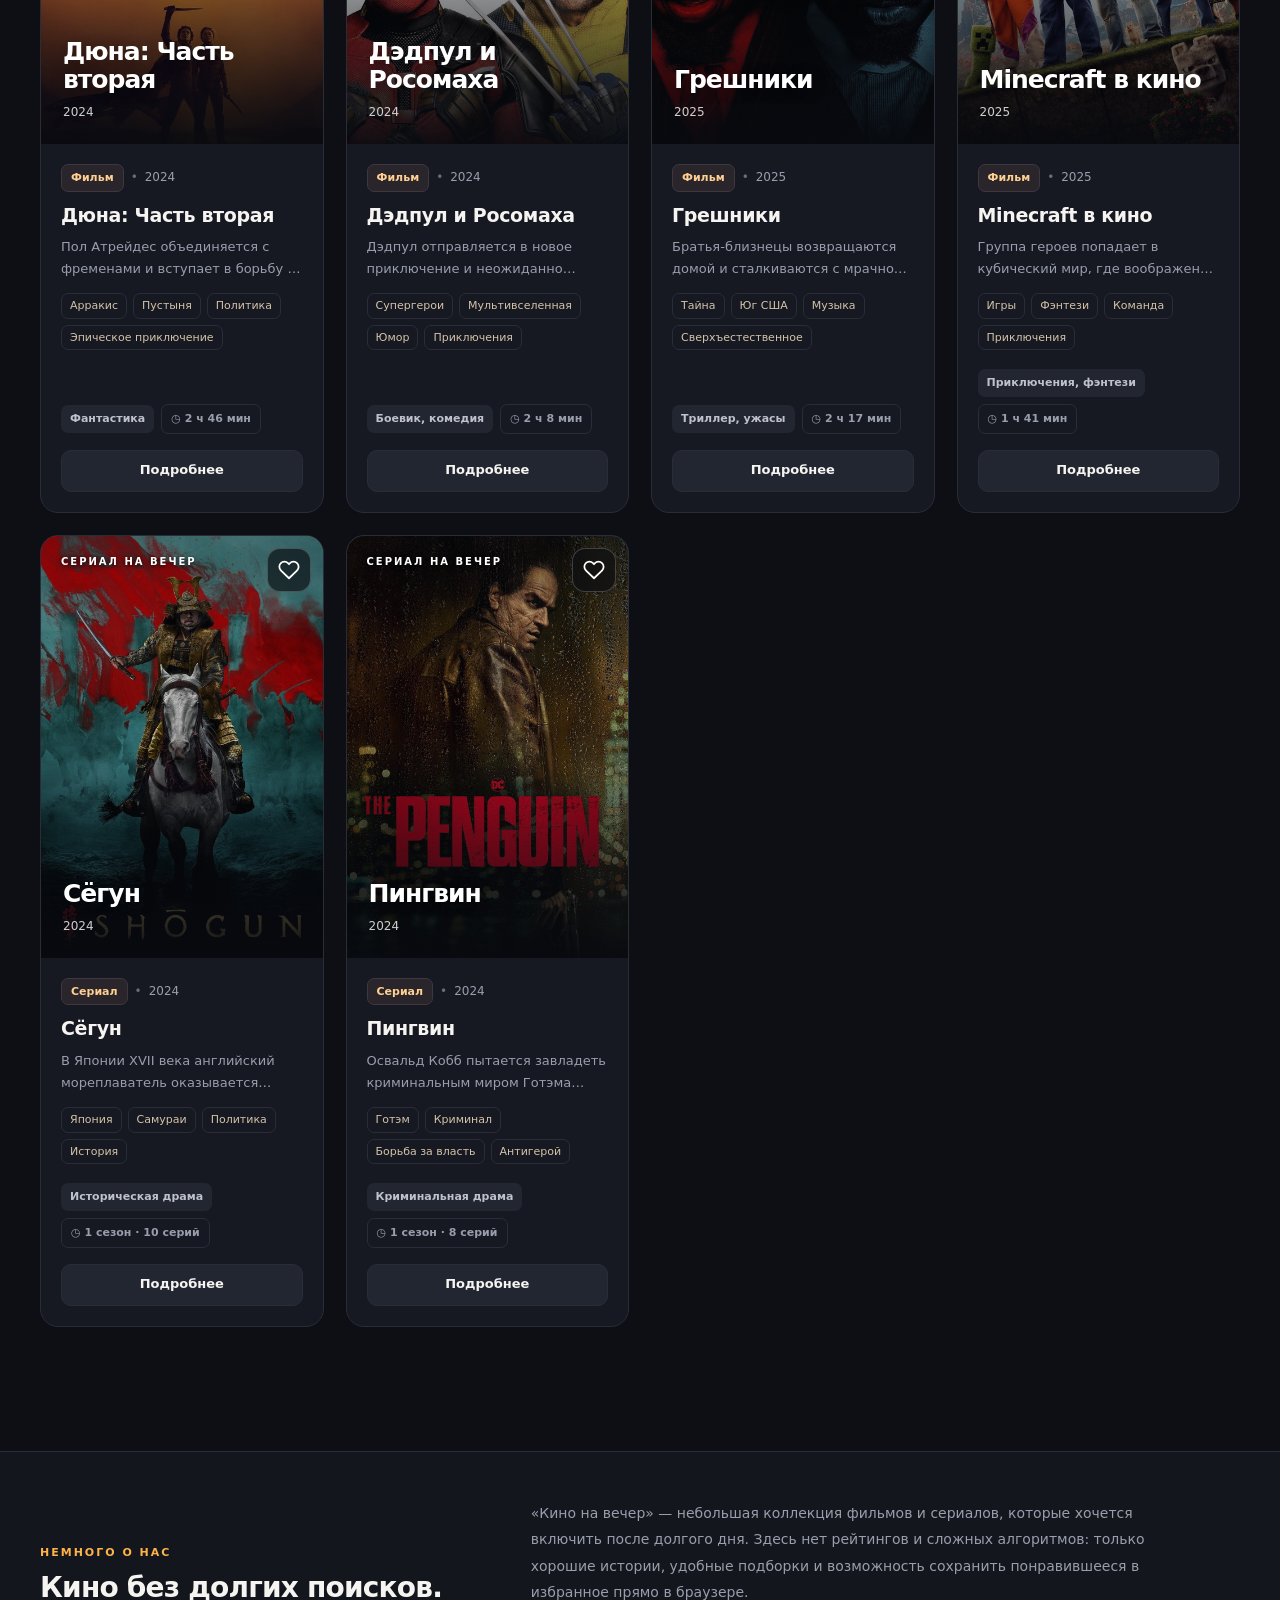
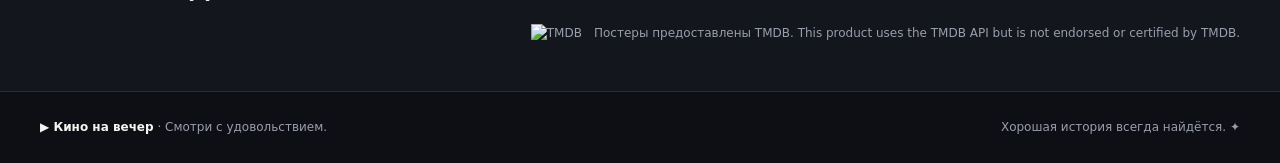
==== commit 8cd58662: "Update hero title span text in index.html" ====
--- a/index.html
+++ b/index.html
@@ -105,7 +105,7 @@
 
         <h1 id="heroTitle">
           Хороший вечер.<br>
-          <span>Хорошее кино.</span>
+          <span>Выбираем хорошее кино.</span>
         </h1>
 
         <p class="hero-description">
